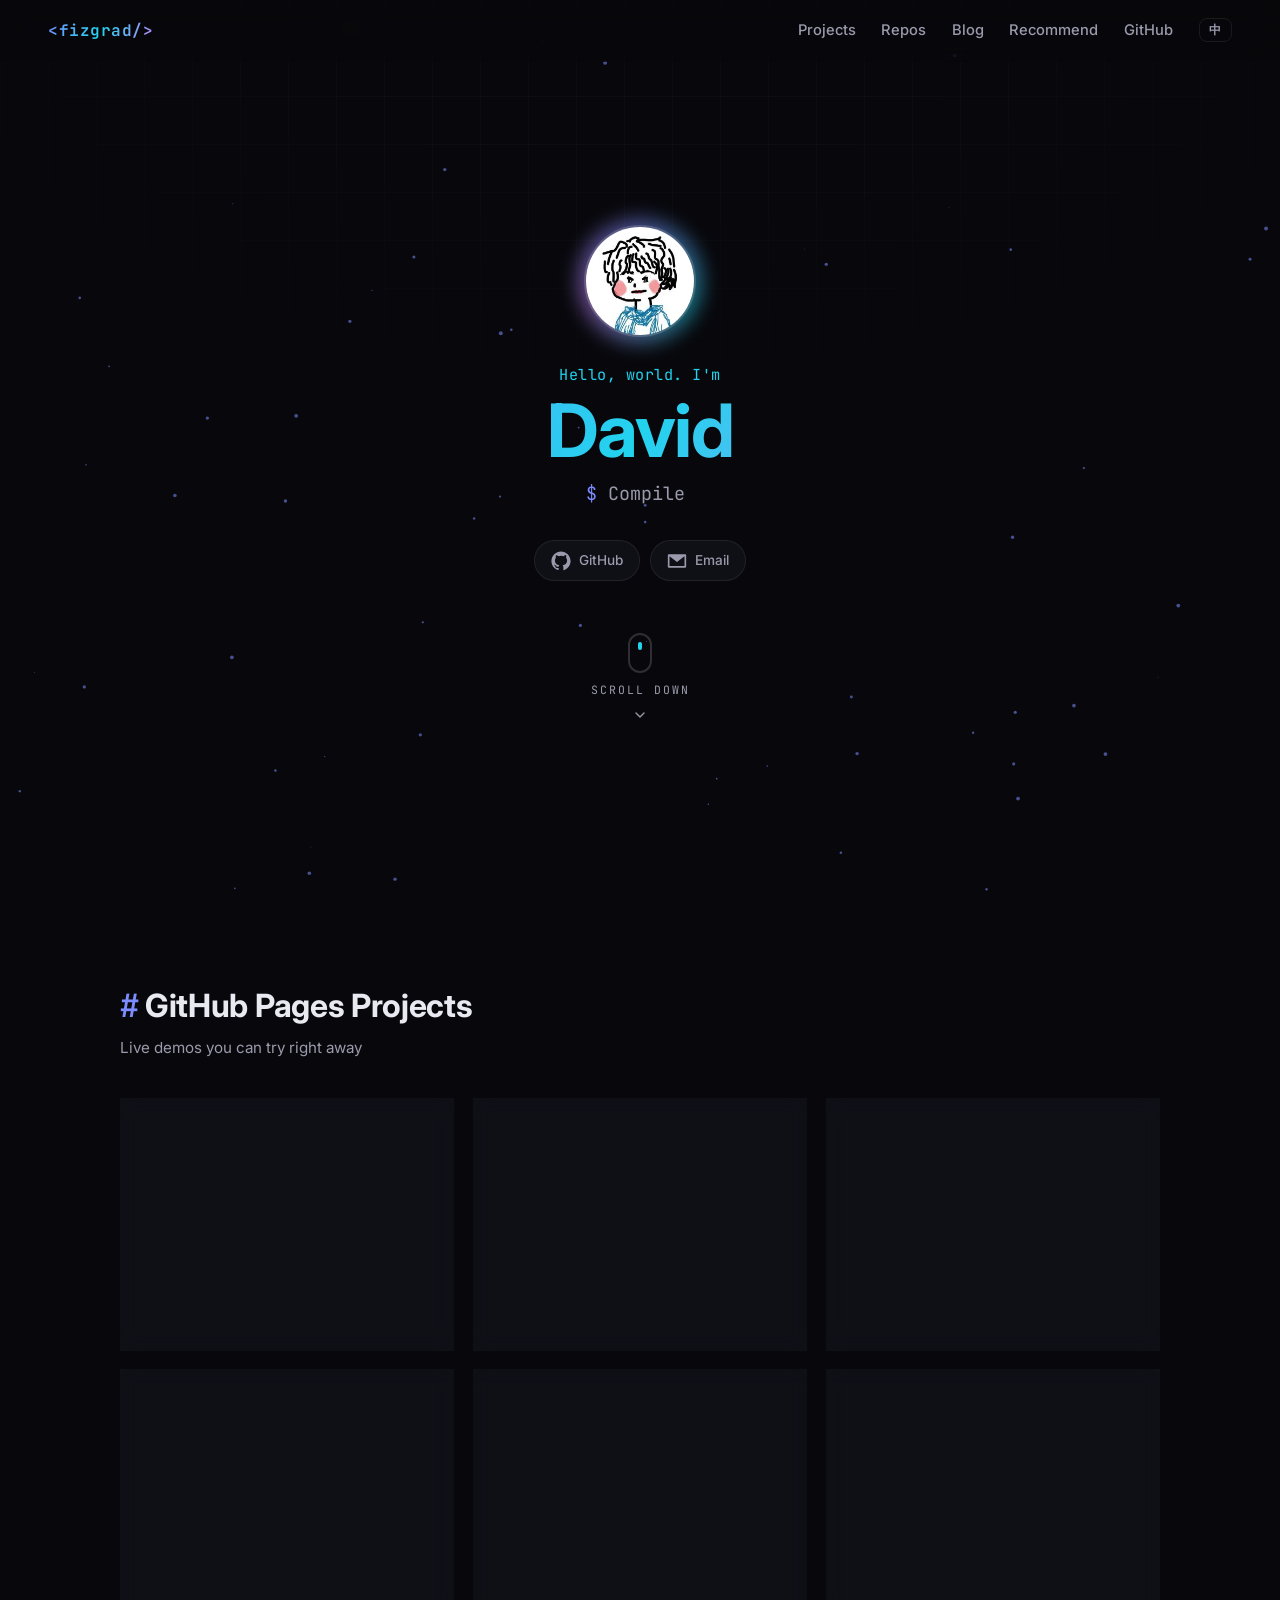
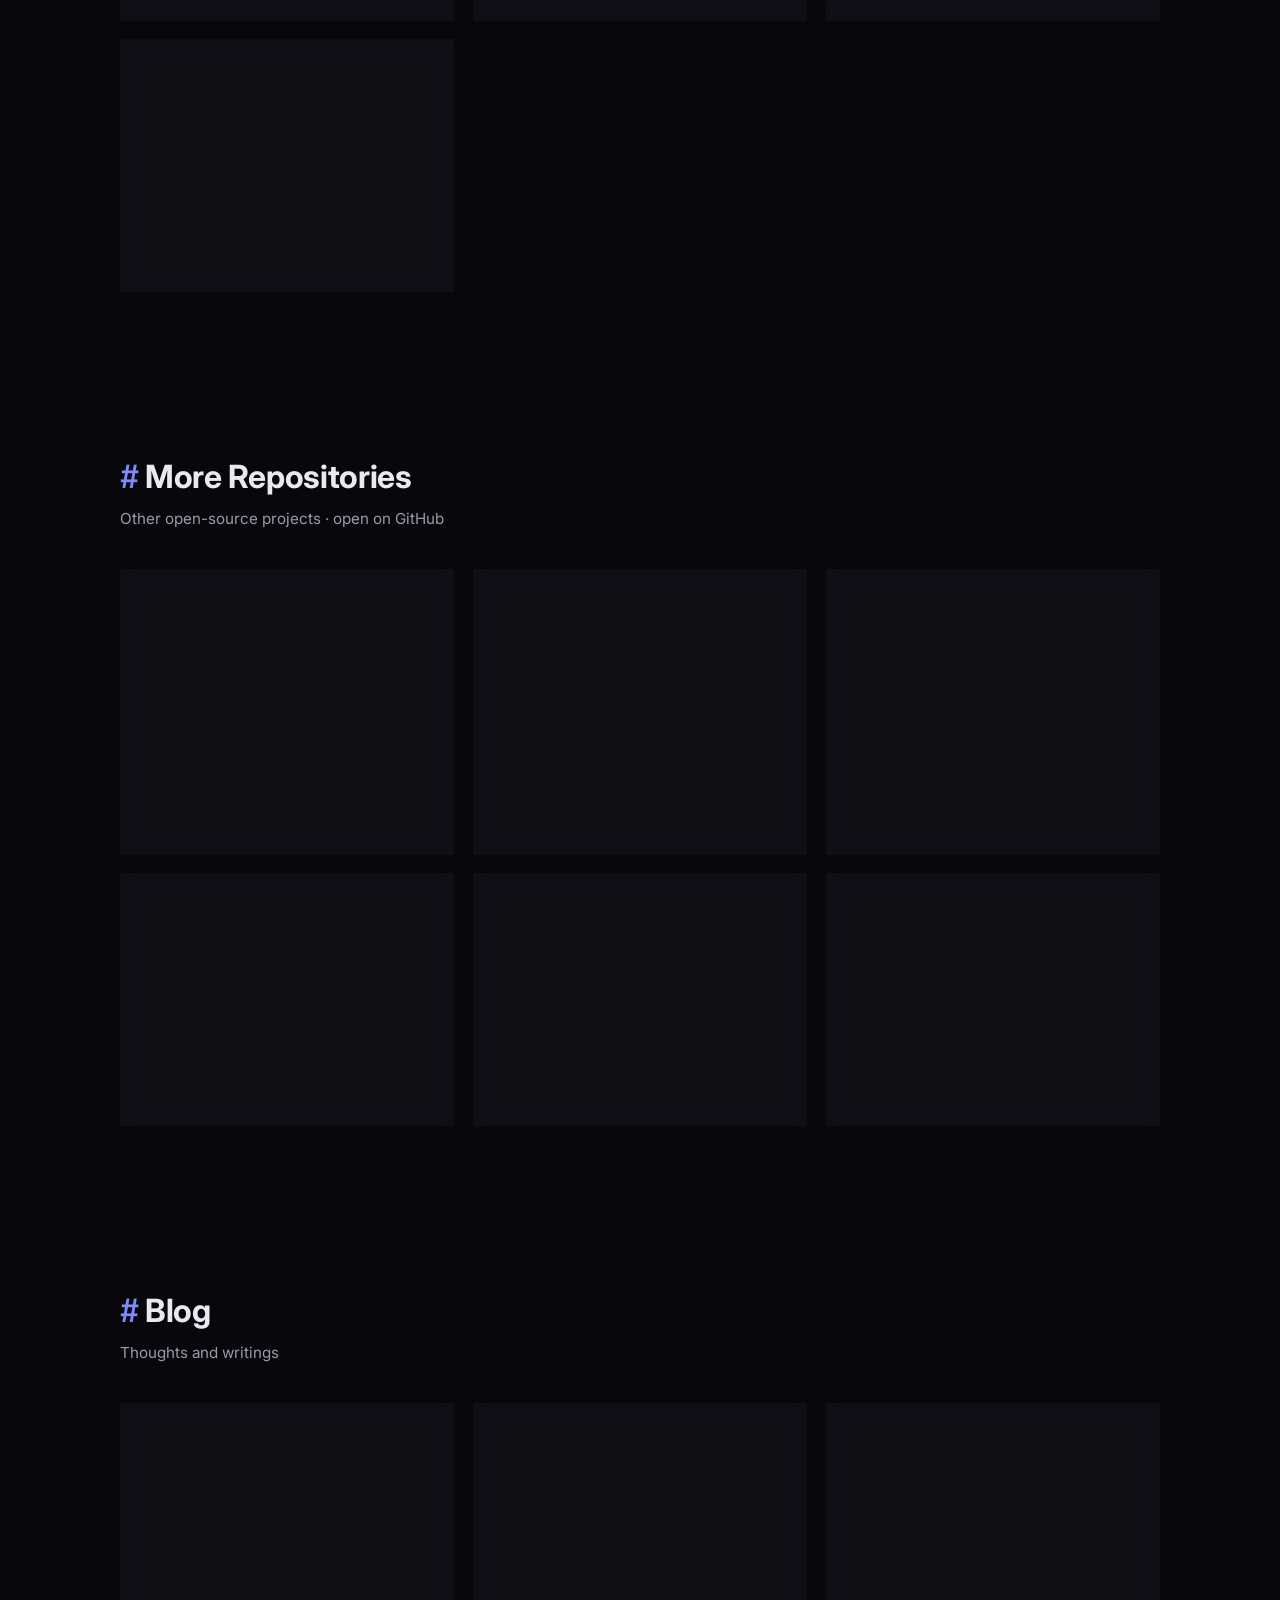
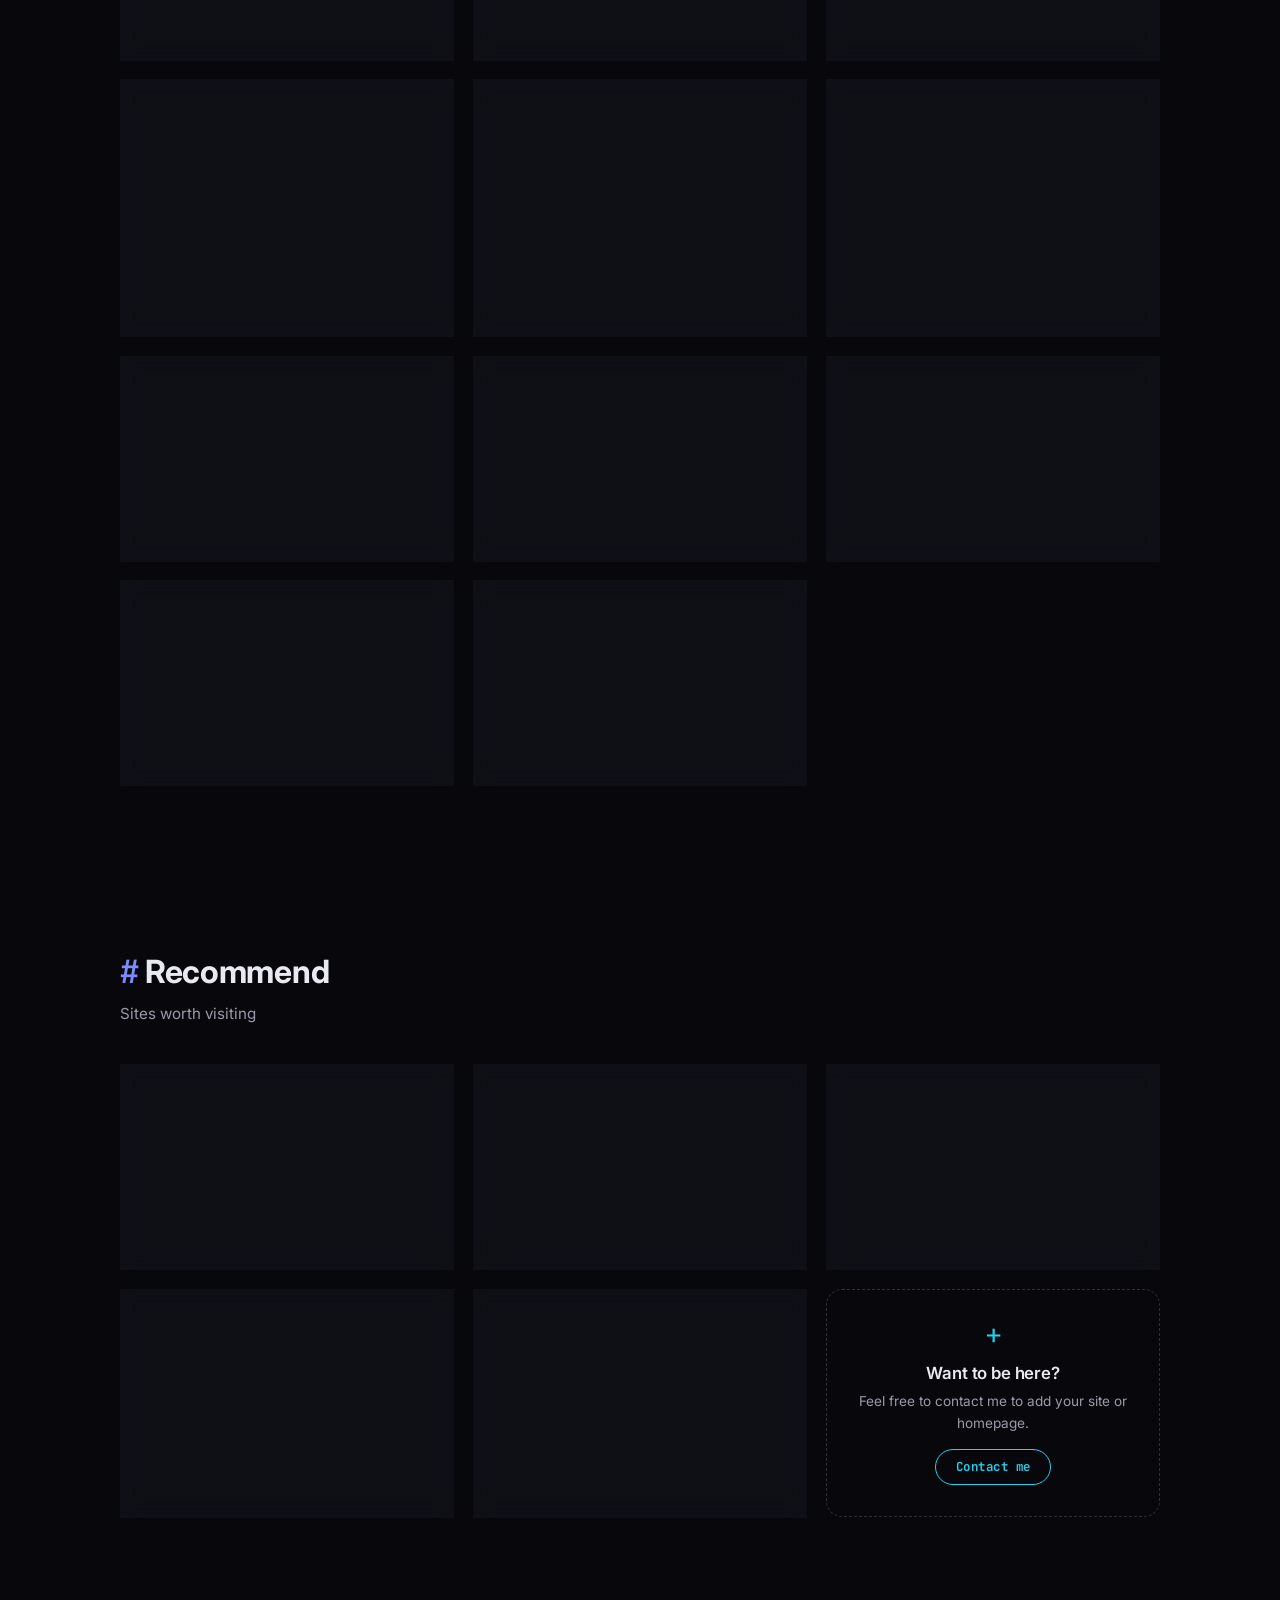
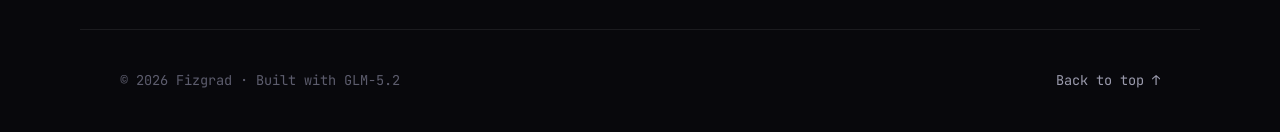
==== index.html @ fcf9db64 "Tighten hamburger drawer width (180px), fix overlay blocking content - Shrink drawer from 220px to 1" ====
<!DOCTYPE html>
<html lang="zh-CN">
<head>
  <meta charset="UTF-8" />
  <meta name="viewport" content="width=device-width, initial-scale=1.0" />
  <meta name="description" content="Fizgrad - 个人主页" />
  <title>Fizgrad</title>
  <link rel="icon" href="assets/img/avatar.png" />
  <link rel="preconnect" href="https://fonts.googleapis.com" />
  <link rel="preconnect" href="https://fonts.gstatic.com" crossorigin />
  <link href="https://fonts.googleapis.com/css2?family=Inter:wght@300;400;500;600;700&family=JetBrains+Mono:wght@400;500;600&display=swap" rel="stylesheet" />
  <link rel="stylesheet" href="assets/css/style.css" />
</head>
<body>
  <canvas id="bg-canvas" aria-hidden="true"></canvas>
  <div class="grid-overlay" aria-hidden="true"></div>
  <div class="nav-overlay" id="nav-overlay"></div>

  <a class="skip-link" href="#main" data-i18n="skip">跳到主内容</a>

  <header class="nav">
    <a href="#top" class="nav-logo">&lt;fizgrad/&gt;</a>
    <button class="nav-hamburger" id="nav-hamburger" type="button" aria-label="Toggle menu">
      <span></span><span></span><span></span>
    </button>
    <nav class="nav-links" id="nav-menu">
      <a href="#projects" data-i18n="navProjects">项目</a>
      <a href="#repos" data-i18n="navRepos">仓库</a>
      <a href="#blog" data-i18n="navBlog">博客</a>
      <a href="#recommend" data-i18n="navRec">推荐</a>
      <a href="https://github.com/Fizgrad" target="_blank" rel="noopener" aria-label="GitHub" class="nav-github">
        <span class="nav-github-text">GitHub</span>
        <svg class="nav-github-icon" viewBox="0 0 24 24" width="18" height="18" aria-hidden="true"><path fill="currentColor" d="M12 .5C5.7.5.5 5.7.5 12c0 5.1 3.3 9.4 7.9 10.9.6.1.8-.3.8-.6v-2c-3.2.7-3.9-1.5-3.9-1.5-.5-1.3-1.3-1.7-1.3-1.7-1.1-.7.1-.7.1-.7 1.2.1 1.8 1.2 1.8 1.2 1 1.8 2.7 1.3 3.4 1 .1-.8.4-1.3.7-1.6-2.6-.3-5.3-1.3-5.3-5.8 0-1.3.5-2.3 1.2-3.1-.1-.3-.5-1.5.1-3.1 0 0 1-.3 3.3 1.2a11.5 11.5 0 0 1 6 0C17 4.6 18 4.9 18 4.9c.6 1.6.2 2.8.1 3.1.8.8 1.2 1.8 1.2 3.1 0 4.5-2.7 5.5-5.3 5.8.4.4.8 1.1.8 2.2v3.3c0 .3.2.7.8.6 4.6-1.5 7.9-5.8 7.9-10.9C23.5 5.7 18.3.5 12 .5z"/></svg>
      </a>
      <button id="lang-toggle" class="lang-btn" type="button" data-i18n="langBtn" data-i18n-aria="langBtnAria" aria-label="Switch to English">EN</button>
    </nav>
  </header>

  <main id="main">
    <section class="hero" id="top">
      <div class="hero-inner">
        <div class="avatar-wrap">
          <img src="assets/img/avatar.png" alt="Fizgrad avatar" class="avatar" loading="eager" />
          <span class="avatar-ring"></span>
        </div>
        <p class="hero-greet" data-i18n="greet">Hello, world. 我是</p>
        <h1 class="hero-name" data-text="David">David</h1>
        <p class="hero-tagline"><span class="prompt">$</span> <span id="typed"></span><span class="caret"></span></p>
        <ul class="socials">
          <li>
            <a href="https://github.com/Fizgrad" target="_blank" rel="noopener" aria-label="GitHub">
              <svg viewBox="0 0 24 24" width="20" height="20" aria-hidden="true"><path fill="currentColor" d="M12 .5C5.7.5.5 5.7.5 12c0 5.1 3.3 9.4 7.9 10.9.6.1.8-.3.8-.6v-2c-3.2.7-3.9-1.5-3.9-1.5-.5-1.3-1.3-1.7-1.3-1.7-1.1-.7.1-.7.1-.7 1.2.1 1.8 1.2 1.8 1.2 1 1.8 2.7 1.3 3.4 1 .1-.8.4-1.3.7-1.6-2.6-.3-5.3-1.3-5.3-5.8 0-1.3.5-2.3 1.2-3.1-.1-.3-.5-1.5.1-3.1 0 0 1-.3 3.3 1.2a11.5 11.5 0 0 1 6 0C17 4.6 18 4.9 18 4.9c.6 1.6.2 2.8.1 3.1.8.8 1.2 1.8 1.2 3.1 0 4.5-2.7 5.5-5.3 5.8.4.4.8 1.1.8 2.2v3.3c0 .3.2.7.8.6 4.6-1.5 7.9-5.8 7.9-10.9C23.5 5.7 18.3.5 12 .5z"/></svg>
              <span>GitHub</span>
            </a>
          </li>
          <li>
            <a href="mailto:davidchenms@hotmail.com" aria-label="Email">
              <svg viewBox="0 0 24 24" width="20" height="20" aria-hidden="true"><path fill="currentColor" d="M2 4h20a1 1 0 0 1 1 1v14a1 1 0 0 1-1 1H2a1 1 0 0 1-1-1V5a1 1 0 0 1 1-1zm10 7L3.5 5.5h17L12 11zm0 2.3L3 6.4V18h18V6.4l-9 6.9z"/></svg>
              <span>Email</span>
            </a>
          </li>
         </ul>
        <div class="hero-scroll">
          <a href="#projects" data-i18n-aria="scrollAria" aria-label="向下滚动查看项目">
            <span class="mouse"><span class="wheel"></span></span>
            <span class="scroll-label" data-i18n="scroll">向下探索</span>
            <svg class="scroll-chev" viewBox="0 0 24 24" width="16" height="16" aria-hidden="true"><path fill="none" stroke="currentColor" stroke-width="2" stroke-linecap="round" stroke-linejoin="round" d="m6 9 6 6 6-6"/></svg>
          </a>
        </div>
      </div>
    </section>

    <section class="section" id="projects">
      <div class="section-head">
        <h2 class="section-title"><span class="hash">#</span> <span data-i18n="pagesTitle">GitHub Pages 项目</span></h2>
        <p class="section-sub" data-i18n="pagesSub">可直接访问的在线 Demo</p>
      </div>
      <div class="card-grid" id="pages-grid"></div>
    </section>

    <section class="section" id="repos">
      <div class="section-head">
        <h2 class="section-title"><span class="hash">#</span> <span data-i18n="reposTitle">更多仓库</span></h2>
        <p class="section-sub" data-i18n="reposSub">其他开源项目 · 点击前往 GitHub</p>
      </div>
      <div class="card-grid" id="repos-grid"></div>
    </section>

    <section class="section" id="blog">
      <div class="section-head">
        <h2 class="section-title"><span class="hash">#</span> <span data-i18n="blogTitle">博客</span></h2>
        <p class="section-sub" data-i18n="blogSub">所思所写</p>
      </div>
      <div class="card-grid" id="blog-grid"></div>
    </section>

    <section class="section" id="recommend">
      <div class="section-head">
        <h2 class="section-title"><span class="hash">#</span> <span data-i18n="recTitle">推荐</span></h2>
        <p class="section-sub" data-i18n="recSub">值得一看的站点</p>
      </div>
      <div class="card-grid" id="rec-grid"></div>
    </section>
  </main>

  <footer class="footer">
    <p>&copy; <span id="year"></span> Fizgrad · Built with GLM-5.2</p>
    <a href="#top" class="back-top" data-i18n="backTop">回到顶部 ↑</a>
  </footer>

  <script src="assets/js/main.js"></script>
</body>
</html>
---- assets/css/style.css ----
:root {
  --bg: #08080c;
  --surface: rgba(20, 20, 30, 0.6);
  --border: rgba(255, 255, 255, 0.08);
  --border-strong: rgba(255, 255, 255, 0.16);
  --text: #e9e9f2;
  --text-dim: #9a9aac;
  --text-faint: #5d5d6e;
  --accent: #7c8cff;
  --accent-2: #22d3ee;
  --accent-3: #c084fc;
  --grad: linear-gradient(120deg, var(--accent) 0%, var(--accent-2) 50%, var(--accent-3) 100%);
  --shadow: 0 20px 60px -20px rgba(0, 0, 0, 0.7);
  --radius: 16px;
  --maxw: 1120px;
  --font-sans: "Inter", -apple-system, BlinkMacSystemFont, "Segoe UI", Roboto, "PingFang SC", "Microsoft YaHei", sans-serif;
  --font-mono: "JetBrains Mono", "SF Mono", ui-monospace, Menlo, Consolas, monospace;
}

* { box-sizing: border-box; margin: 0; padding: 0; }

html { scroll-behavior: smooth; }

body {
  font-family: var(--font-sans);
  background: var(--bg);
  color: var(--text);
  line-height: 1.6;
  -webkit-font-smoothing: antialiased;
  overflow-x: hidden;
  position: relative;
}

a { color: inherit; text-decoration: none; }

#bg-canvas {
  position: fixed;
  inset: 0;
  z-index: -2;
  width: 100%;
  height: 100%;
}

.grid-overlay {
  position: fixed;
  inset: 0;
  z-index: -1;
  background-image:
    linear-gradient(rgba(255, 255, 255, 0.025) 1px, transparent 1px),
    linear-gradient(90deg, rgba(255, 255, 255, 0.025) 1px, transparent 1px);
  background-size: 48px 48px;
  mask-image: radial-gradient(ellipse 80% 60% at 50% 0%, #000 30%, transparent 80%);
  -webkit-mask-image: radial-gradient(ellipse 80% 60% at 50% 0%, #000 30%, transparent 80%);
  pointer-events: none;
}

.skip-link {
  position: absolute;
  left: -9999px;
  top: 0;
  background: var(--accent);
  color: #000;
  padding: 0.5rem 1rem;
  z-index: 100;
}
.skip-link:focus { left: 1rem; top: 1rem; }

.nav {
  position: fixed;
  top: 0;
  left: 0;
  right: 0;
  z-index: 50;
  display: flex;
  align-items: center;
  justify-content: space-between;
  padding: 1.1rem clamp(1.2rem, 5vw, 3rem);
  backdrop-filter: blur(12px);
  -webkit-backdrop-filter: blur(12px);
  background: rgba(8, 8, 12, 0.55);
  border-bottom: 1px solid transparent;
  transition: border-color 0.3s, background 0.3s;
}
.nav.scrolled { border-bottom-color: var(--border); background: rgba(8, 8, 12, 0.8); }
.nav-logo {
  font-family: var(--font-mono);
  font-weight: 600;
  font-size: 1rem;
  letter-spacing: 0.5px;
  background: var(--grad);
  -webkit-background-clip: text;
  background-clip: text;
  color: transparent;
}
.nav-links { display: flex; align-items: center; gap: 1.6rem; }
.nav-links a {
  display: inline-flex;
  align-items: center;
  font-size: 0.92rem;
  color: var(--text-dim);
  font-weight: 500;
  transition: color 0.2s;
  position: relative;
  text-decoration: none;
}
.nav-github-icon { vertical-align: middle; }
.nav-github-text { line-height: 1; }
.nav-links a:hover { color: var(--text); }
.nav-links a::after {
  content: "";
  position: absolute;
  left: 0; bottom: -6px;
  width: 0; height: 2px;
  background: var(--grad);
  transition: width 0.25s;
}
.nav-links a:hover::after { width: 100%; }
.lang-btn {
  font-family: var(--font-mono);
  font-size: 0.78rem;
  font-weight: 600;
  letter-spacing: 0.3px;
  padding: 0.3rem 0.6rem;
  border-radius: 8px;
  border: 1px solid var(--border);
  background: transparent;
  color: var(--text-dim);
  cursor: pointer;
  transition: color 0.2s, border-color 0.2s, background 0.2s;
  line-height: 1;
}
.lang-btn:hover { color: var(--text); border-color: var(--accent); background: rgba(124, 140, 255, 0.08); }

main { max-width: var(--maxw); margin: 0 auto; padding: 0 clamp(1.2rem, 5vw, 2.5rem); }

.hero {
  min-height: 100vh;
  display: flex;
  align-items: center;
  justify-content: center;
  text-align: center;
  padding: 6rem 0 3rem;
}
.hero-inner { width: 100%; }

.avatar-wrap {
  position: relative;
  width: 112px;
  height: 112px;
  margin: 0 auto 1.6rem;
}
.avatar {
  width: 100%;
  height: 100%;
  border-radius: 50%;
  border: 2px solid var(--border-strong);
  position: relative;
  z-index: 2;
}
.avatar-ring {
  position: absolute;
  inset: -6px;
  border-radius: 50%;
  background: conic-gradient(from 0deg, var(--accent), var(--accent-2), var(--accent-3), var(--accent));
  filter: blur(10px);
  opacity: 0.55;
  z-index: 1;
  animation: spin 8s linear infinite;
}
@keyframes spin { to { transform: rotate(360deg); } }

.hero-greet {
  font-family: var(--font-mono);
  color: var(--accent-2);
  font-size: 0.95rem;
  letter-spacing: 0.5px;
  margin-bottom: 0.3rem;
  opacity: 0;
  animation: rise 0.7s 0.1s forwards;
}
.hero-name {
  font-size: clamp(2.6rem, 8vw, 4.6rem);
  font-weight: 700;
  letter-spacing: -0.02em;
  line-height: 1.05;
  background: var(--grad);
  -webkit-background-clip: text;
  background-clip: text;
  color: transparent;
  margin-bottom: 0.6rem;
  opacity: 0;
  animation: rise 0.7s 0.2s forwards;
}
.hero-tagline {
  font-family: var(--font-mono);
  font-size: clamp(0.95rem, 2.5vw, 1.15rem);
  color: var(--text-dim);
  min-height: 1.6em;
  opacity: 0;
  animation: rise 0.7s 0.3s forwards;
}
.hero-tagline .prompt { color: var(--accent); }
.caret {
  display: inline-block;
  width: 8px;
  background: var(--accent-2);
  margin-left: 2px;
  animation: blink 1s steps(2) infinite;
}
@keyframes blink { 50% { opacity: 0; } }
@keyframes rise {
  from { opacity: 0; transform: translateY(16px); }
  to { opacity: 1; transform: translateY(0); }
}

.socials {
  list-style: none;
  display: flex;
  flex-wrap: wrap;
  justify-content: center;
  gap: 0.6rem;
  margin-top: 2rem;
  opacity: 0;
  animation: rise 0.7s 0.4s forwards;
}
.socials a {
  display: inline-flex;
  align-items: center;
  gap: 0.5rem;
  padding: 0.55rem 1rem;
  border-radius: 999px;
  border: 1px solid var(--border);
  background: var(--surface);
  color: var(--text-dim);
  font-size: 0.85rem;
  font-weight: 500;
  backdrop-filter: blur(6px);
  transition: transform 0.2s, color 0.2s, border-color 0.2s, box-shadow 0.2s;
}
.socials a:hover {
  color: var(--text);
  border-color: var(--accent);
  transform: translateY(-2px);
  box-shadow: 0 8px 24px -10px var(--accent);
}

.hero-scroll { margin-top: 3.2rem; opacity: 0; animation: rise 0.7s 0.5s forwards; }
.hero-scroll a {
  display: inline-flex;
  flex-direction: column;
  align-items: center;
  gap: 0.5rem;
  color: var(--text-dim);
  transition: color 0.2s, transform 0.2s;
}
.hero-scroll a:hover { color: var(--accent-2); transform: translateY(3px); }
.mouse {
  display: inline-block;
  width: 24px;
  height: 40px;
  border: 2px solid var(--border-strong);
  border-radius: 14px;
  position: relative;
  transition: border-color 0.2s;
}
.hero-scroll a:hover .mouse { border-color: var(--accent-2); }
.wheel {
  position: absolute;
  left: 50%; top: 7px;
  width: 4px; height: 8px;
  background: var(--accent-2);
  border-radius: 2px;
  transform: translateX(-50%);
  animation: wheel 1.6s ease-in-out infinite;
}
@keyframes wheel { 0% { opacity: 1; top: 7px; } 70% { opacity: 0; top: 20px; } 100% { opacity: 0; } }
.scroll-label {
  font-family: var(--font-mono);
  font-size: 0.72rem;
  letter-spacing: 2px;
  text-transform: uppercase;
}
.scroll-chev { animation: bob 1.6s ease-in-out infinite; }
@keyframes bob { 0%, 100% { transform: translateY(0); } 50% { transform: translateY(4px); } }

.section { padding: 5rem 0; }
.section-head { margin-bottom: 2.4rem; }
.section-title {
  font-size: clamp(1.5rem, 4vw, 2rem);
  font-weight: 700;
  letter-spacing: -0.01em;
  display: flex;
  align-items: baseline;
  gap: 0.4rem;
}
.section-title .hash { color: var(--accent); font-family: var(--font-mono); }
.section-sub { color: var(--text-dim); font-size: 0.95rem; margin-top: 0.3rem; }

.card-grid {
  display: grid;
  grid-template-columns: repeat(auto-fill, minmax(300px, 1fr));
  gap: 1.2rem;
}

.card {
  position: relative;
  display: flex;
  flex-direction: column;
  padding: 1.5rem;
  border-radius: var(--radius);
  border: 1px solid var(--border);
  background: var(--surface);
  backdrop-filter: blur(10px);
  -webkit-backdrop-filter: blur(10px);
  overflow: hidden;
  transition: transform 0.25s, border-color 0.25s, box-shadow 0.25s;
  opacity: 0;
  transform: translateY(24px);
}
.card.reveal { opacity: 1; transform: translateY(0); transition: opacity 0.6s, transform 0.6s, border-color 0.25s, box-shadow 0.25s; }
.card::before {
  content: "";
  position: absolute;
  inset: 0;
  border-radius: var(--radius);
  padding: 1px;
  background: var(--grad);
  -webkit-mask: linear-gradient(#000 0 0) content-box, linear-gradient(#000 0 0);
  mask: linear-gradient(#000 0 0) content-box, linear-gradient(#000 0 0);
  -webkit-mask-composite: xor;
  mask-composite: exclude;
  opacity: 0;
  transition: opacity 0.3s;
  pointer-events: none;
}
.card:hover { transform: translateY(-6px); border-color: transparent; box-shadow: var(--shadow); }
.card:hover::before { opacity: 1; }
.card::after {
  content: "";
  position: absolute;
  top: -40%;
  right: -20%;
  width: 220px;
  height: 220px;
  background: radial-gradient(circle, var(--card-glow, var(--accent)) 0%, transparent 70%);
  opacity: 0;
  transition: opacity 0.4s;
  pointer-events: none;
}
.card:hover::after { opacity: 0.18; }

.card-top { display: flex; align-items: center; justify-content: space-between; margin-bottom: 0.9rem; }
.card-icon {
  width: 40px; height: 40px;
  border-radius: 10px;
  display: grid;
  place-items: center;
  background: rgba(124, 140, 255, 0.12);
  color: var(--card-glow, var(--accent));
  font-family: var(--font-mono);
  font-weight: 600;
  font-size: 1.1rem;
}
.card-arrow {
  color: var(--text-faint);
  transition: color 0.2s, transform 0.2s;
}
.card:hover .card-arrow { color: var(--accent-2); transform: translate(3px, -3px); }
.card-title {
  font-size: 1.12rem;
  font-weight: 600;
  letter-spacing: -0.01em;
  margin-bottom: 0.4rem;
  word-break: break-word;
}
.card-head {
  display: flex;
  align-items: center;
  gap: 0.6rem;
  margin-bottom: 0.4rem;
}
.card-head .card-title { margin-bottom: 0; }
.badge {
  font-family: var(--font-mono);
  font-size: 0.68rem;
  font-weight: 600;
  letter-spacing: 0.3px;
  padding: 0.18rem 0.5rem;
  border-radius: 6px;
  white-space: nowrap;
  flex-shrink: 0;
}
.badge.contrib {
  color: #08080c;
  background: linear-gradient(120deg, var(--accent-2), #34d399);
  box-shadow: 0 0 12px -2px var(--accent-2);
}
.badge.recommend {
  color: #08080c;
  background: linear-gradient(120deg, #f472b6, #f59e0b);
  box-shadow: 0 0 12px -2px #f472b6;
}
.card-desc {
  color: var(--text-dim);
  font-size: 0.9rem;
  flex: 1;
  margin-bottom: 1rem;
}
.card-tags { display: flex; flex-wrap: wrap; gap: 0.4rem; margin-top: auto; }
.tag {
  font-family: var(--font-mono);
  font-size: 0.72rem;
  padding: 0.2rem 0.55rem;
  border-radius: 6px;
  background: rgba(255, 255, 255, 0.05);
  color: var(--text-dim);
  border: 1px solid var(--border);
}
.card-link { position: absolute; inset: 0; z-index: 1; }

.cta-card {
  align-items: center;
  justify-content: center;
  text-align: center;
  gap: 0.3rem;
  border: 1.5px dashed var(--border-strong);
  background: transparent;
  backdrop-filter: none;
  -webkit-backdrop-filter: none;
  color: var(--text-dim);
  transition: border-color 0.25s, background 0.25s, transform 0.25s;
}
.cta-card::before,
.cta-card::after { display: none; }
.cta-card:hover {
  transform: translateY(-6px);
  border-color: var(--accent-2);
  background: rgba(34, 211, 238, 0.05);
  box-shadow: none;
}
.cta-plus {
  font-family: var(--font-mono);
  font-size: 1.8rem;
  font-weight: 300;
  line-height: 1;
  color: var(--accent-2);
  margin-bottom: 0.3rem;
  transition: transform 0.3s;
}
.cta-card:hover .cta-plus { transform: rotate(90deg); }
.cta-title {
  font-size: 1.05rem;
  font-weight: 600;
  color: var(--text);
  letter-spacing: -0.01em;
}
.cta-text {
  font-size: 0.85rem;
}
.cta-btn {
  margin-top: 0.6rem;
  font-family: var(--font-mono);
  font-size: 0.78rem;
  font-weight: 600;
  letter-spacing: 0.5px;
  padding: 0.45rem 1.2rem;
  border-radius: 999px;
  color: var(--accent-2);
  border: 1px solid var(--accent-2);
  transition: color 0.2s, background 0.2s;
}
.cta-card:hover .cta-btn {
  color: #08080c;
  background: var(--accent-2);
}

.blog-card { cursor: pointer; }
.blog-tag {
  color: var(--accent-2);
  border-color: var(--accent-2);
}

.post-wrap {
  max-width: 800px;
  margin: 0 auto;
  padding-bottom: 4rem;
}
.post-page { padding-top: 5rem; }
.post-wrap.markdown-body {
  background: transparent;
  font-family: "JetBrains Mono", var(--font-mono);
}
.post-wrap .mermaid {
  display: inline-block;
}
.mermaid-wrapper {
  position: relative;
  margin: 1rem 0;
  border: 1px solid var(--border);
  border-radius: 10px;
  background: rgba(0, 0, 0, 0.2);
}
.mermaid-scroll {
  overflow: auto;
  max-height: 600px;
  padding: 1rem;
  text-align: center;
}
.mermaid-controls {
  position: absolute;
  bottom: 0.5rem;
  right: 0.5rem;
  display: flex;
  gap: 0.3rem;
  z-index: 2;
}
.mermaid-zoom-btn {
  width: 28px;
  height: 28px;
  display: grid;
  place-items: center;
  font-size: 1rem;
  font-weight: 600;
  line-height: 1;
  color: var(--text-dim);
  background: rgba(255, 255, 255, 0.08);
  border: 1px solid var(--border);
  border-radius: 6px;
  cursor: pointer;
  transition: color 0.2s, border-color 0.2s;
}
.mermaid-zoom-btn:hover {
  color: var(--accent-2);
  border-color: var(--accent-2);
}

.markdown-body pre {
  position: relative;
}
.copy-btn {
  position: absolute;
  top: 0.5rem;
  right: 0.5rem;
  padding: 0.3rem 0.6rem;
  font-family: var(--font-mono);
  font-size: 0.72rem;
  color: var(--text-faint);
  background: rgba(255, 255, 255, 0.06);
  border: 1px solid var(--border);
  border-radius: 6px;
  cursor: pointer;
  opacity: 0;
  transition: opacity 0.2s;
  z-index: 1;
}
.markdown-body pre:hover .copy-btn,
.code-block-wrapper:hover .copy-btn { opacity: 1; }
.copy-btn:hover { color: var(--accent-2); border-color: var(--accent-2); }

.markdown-body h1, .markdown-body h2, .markdown-body h3,
.markdown-body h4, .markdown-body h5, .markdown-body h6 {
  position: relative;
}
.heading-anchor {
  position: absolute;
  left: -1.2em;
  color: var(--text-faint);
  text-decoration: none;
  opacity: 0;
  transition: opacity 0.2s 1s;
}
.markdown-body h1:hover .heading-anchor,
.markdown-body h2:hover .heading-anchor,
.markdown-body h3:hover .heading-anchor,
.markdown-body h4:hover .heading-anchor,
.markdown-body h5:hover .heading-anchor,
.markdown-body h6:hover .heading-anchor {
  opacity: 1;
  transition: opacity 0.2s;
}

.section-toggle {
  display: inline-block;
  background: none;
  border: none;
  cursor: pointer;
  color: var(--text-faint);
  font-size: 0.75em;
  margin-right: 0.3em;
  padding: 0;
  transition: color 0.2s, transform 0.2s;
}
.section-toggle:hover { color: var(--accent-2); }

.code-block-wrapper {
  position: relative;
  overflow: hidden;
  max-height: 400px;
}
.markdown-body .code-block-wrapper pre {
  overflow-y: auto;
  max-height: 400px;
}
.code-block-wrapper[data-expanded="false"]::after {
  content: "";
  position: absolute;
  bottom: 0;
  left: 0;
  right: 0;
  height: 64px;
  background: linear-gradient(transparent, #0d1117);
  pointer-events: none;
  z-index: 1;
}
.code-block-wrapper[data-expanded="true"] { max-height: none; }
.markdown-body .code-block-wrapper[data-expanded="true"] pre {
  max-height: none;
  overflow-y: visible;
}
.code-block-wrapper[data-expanded="true"] .code-expand-btn {
  position: static;
  display: block;
  margin: 0.5rem auto;
  width: fit-content;
}
.code-expand-btn {
  position: absolute;
  bottom: 0.4rem;
  left: 50%;
  transform: translateX(-50%);
  z-index: 2;
  padding: 0.3rem 1rem;
  font-family: var(--font-mono);
  font-size: 0.72rem;
  color: var(--text-dim);
  background: rgba(255, 255, 255, 0.08);
  border: 1px solid var(--border);
  border-radius: 6px;
  cursor: pointer;
  transition: color 0.2s, border-color 0.2s;
}
.code-expand-btn:hover { color: var(--accent-2); border-color: var(--accent-2); }
.post-loading {
  color: var(--text-dim);
  text-align: center;
  padding: 4rem 0;
}

.footer {
  max-width: var(--maxw);
  margin: 2rem auto 0;
  padding: 2.5rem clamp(1.2rem, 5vw, 2.5rem);
  border-top: 1px solid var(--border);
  display: flex;
  align-items: center;
  justify-content: space-between;
  flex-wrap: wrap;
  gap: 1rem;
  color: var(--text-faint);
  font-size: 0.85rem;
  font-family: var(--font-mono);
}
.back-top { color: var(--text-dim); transition: color 0.2s; }
.back-top:hover { color: var(--accent-2); }

@media (prefers-reduced-motion: reduce) {
  *, *::before, *::after { animation: none !important; transition: none !important; }
  .card { opacity: 1; transform: none; }
}

/* ===================== TOC Sidebar ===================== */
.post-layout {
  max-width: var(--maxw);
  margin: 0 auto;
}
.post-main {
  max-width: 800px;
  margin: 0 auto;
  padding-bottom: 4rem;
}

.toc-sidebar {
  display: none;
}

@media (min-width: 1200px) {
  .post-layout {
    display: flex;
    gap: 2rem;
    align-items: flex-start;
    padding-left: clamp(1.2rem, 5vw, 2.5rem);
    padding-right: clamp(1.2rem, 5vw, 2.5rem);
  }
  .post-main {
    flex: 1;
    min-width: 0;
    margin: 0;
    max-width: none;
  }
  .toc-sidebar {
    display: block;
    position: sticky;
    top: 5rem;
    width: 240px;
    flex-shrink: 0;
    max-height: calc(100vh - 6rem);
    overflow-y: auto;
  }
  .toc-sidebar::-webkit-scrollbar { width: 4px; }
  .toc-sidebar::-webkit-scrollbar-thumb { background: var(--border-strong); border-radius: 2px; }
  .toc-sidebar::-webkit-scrollbar-track { background: transparent; }
}

.toc-title {
  font-family: var(--font-mono);
  font-size: 0.78rem;
  font-weight: 600;
  letter-spacing: 1px;
  text-transform: uppercase;
  color: var(--text-faint);
  margin-bottom: 0.8rem;
  padding-left: 0.8rem;
}

.toc-nav { list-style: none; }
.toc-nav li { margin: 0; }
.toc-nav a {
  display: block;
  padding: 0.35rem 0.8rem;
  font-size: 0.83rem;
  line-height: 1.4;
  color: var(--text-dim);
  border-left: 2px solid var(--border);
  transition: color 0.2s, border-color 0.2s, background 0.2s;
  white-space: nowrap;
  overflow: hidden;
  text-overflow: ellipsis;
}
.toc-nav a:hover {
  color: var(--text);
  background: rgba(255, 255, 255, 0.03);
}
.toc-nav a.active {
  color: var(--accent-2);
  border-left-color: var(--accent-2);
  background: rgba(34, 211, 238, 0.06);
  font-weight: 500;
}
.toc-nav .toc-h2 { padding-left: 1.4rem; font-size: 0.8rem; }
.toc-nav .toc-h3 { padding-left: 2rem; font-size: 0.78rem; }
.toc-nav .toc-h4 { padding-left: 2.6rem; font-size: 0.76rem; }
.toc-nav .toc-h5 { padding-left: 3rem; font-size: 0.74rem; }
.toc-nav .toc-h6 { padding-left: 3.4rem; font-size: 0.72rem; }

.toc-progress {
  height: 2px;
  background: var(--border);
  border-radius: 1px;
  margin: 0.5rem 0.8rem 0.8rem;
  overflow: hidden;
}
.toc-progress-bar {
  height: 100%;
  width: 0%;
  background: var(--grad);
  border-radius: 1px;
  transition: width 0.15s ease-out;
}

@media (max-width: 640px) {
  .nav-links { gap: 0.7rem; }
  .nav-links a { font-size: 0.82rem; }
  .nav-github-text { display: none; }
  .nav-github-icon { display: inline-block; vertical-align: middle; }
  .nav-github { padding: 0.25rem; }
  .nav-back-full { display: none; }
  .nav-back-short { display: inline; }
  .card-grid { grid-template-columns: 1fr; }
  .socials a span { display: none; }
  .socials a { padding: 0.6rem; }
}

@media (max-width: 480px) {
  .nav-links {
    position: fixed;
    top: 0;
    right: 0;
    width: 180px;
    height: 100vh;
    padding: 4.5rem 1.2rem 2rem;
    flex-direction: column;
    gap: 0.3rem;
    background: rgba(12, 12, 20, 0.97);
    backdrop-filter: blur(16px);
    -webkit-backdrop-filter: blur(16px);
    border-left: 1px solid var(--border);
    transform: translateX(100%);
    transition: transform 0.3s ease;
    z-index: 49;
  }
  .nav-links.open { transform: translateX(0); }
  .nav-links a {
    display: block;
    padding: 0.6rem 0;
    font-size: 0.95rem;
    border-bottom: 1px solid var(--border);
  }
  .nav-links a.nav-github {
    display: flex;
    align-items: center;
    gap: 0.5rem;
  }
  .nav-links a::after { display: none; }
  .nav-links .lang-btn { margin-top: 0.5rem; align-self: flex-start; }
  .nav-links .nav-github-text { display: inline; }

  .nav-hamburger {
    display: flex;
    flex-direction: column;
    justify-content: center;
    gap: 4px;
    width: 28px;
    height: 28px;
    background: none;
    border: none;
    cursor: pointer;
    z-index: 51;
    padding: 0;
  }
  .nav-hamburger span {
    display: block;
    width: 100%;
    height: 2px;
    background: var(--text-dim);
    border-radius: 1px;
    transition: transform 0.25s, opacity 0.2s;
  }
  .nav-hamburger.open span:nth-child(1) { transform: translateY(6px) rotate(45deg); }
  .nav-hamburger.open span:nth-child(2) { opacity: 0; }
  .nav-hamburger.open span:nth-child(3) { transform: translateY(-6px) rotate(-45deg); }

  .nav-overlay {
    display: none;
    position: fixed;
    inset: 0;
    background: rgba(0, 0, 0, 0.4);
    z-index: 48;
    opacity: 0;
    transition: opacity 0.3s ease;
  }
  .nav-overlay.open { display: block; opacity: 1; }
}

@media (min-width: 481px) {
  .nav-hamburger { display: none; }
}

@media (min-width: 641px) {
  .nav-github-icon { display: none; }
  .nav-back-short { display: none; }
}
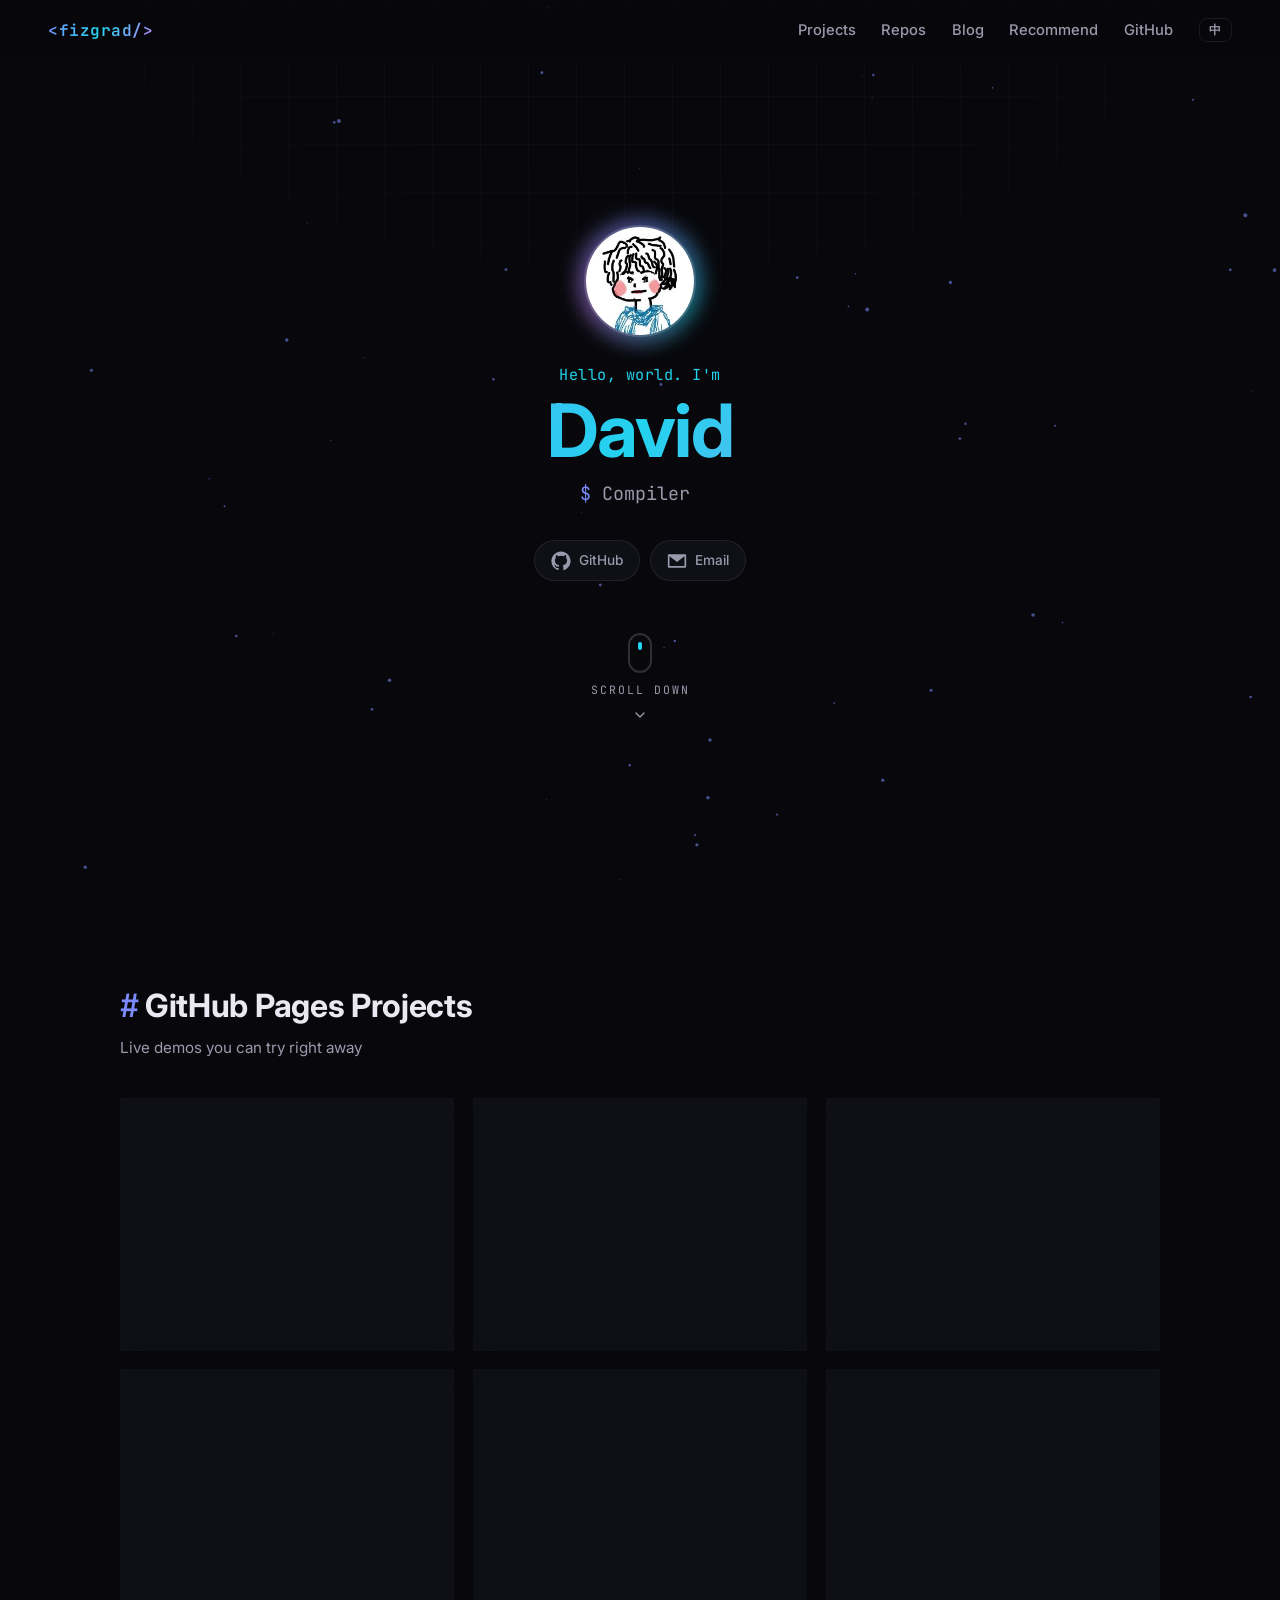
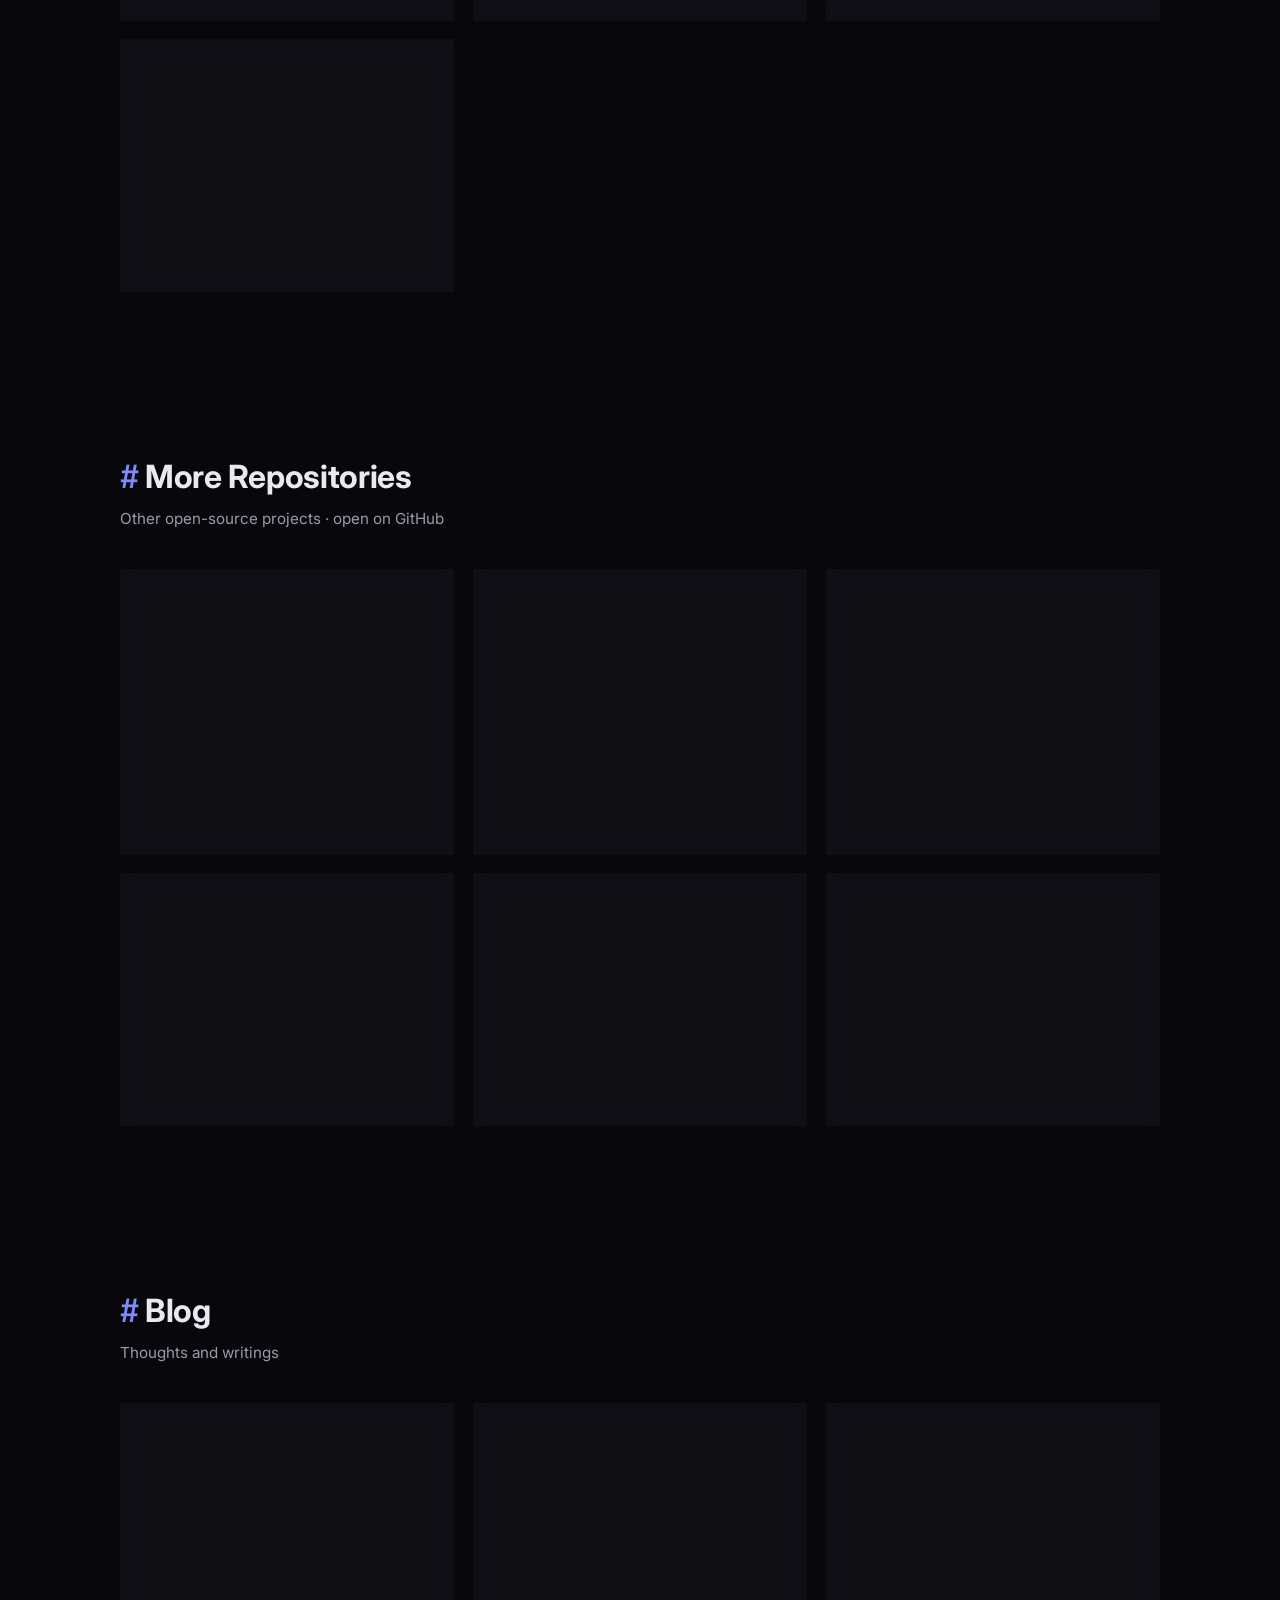
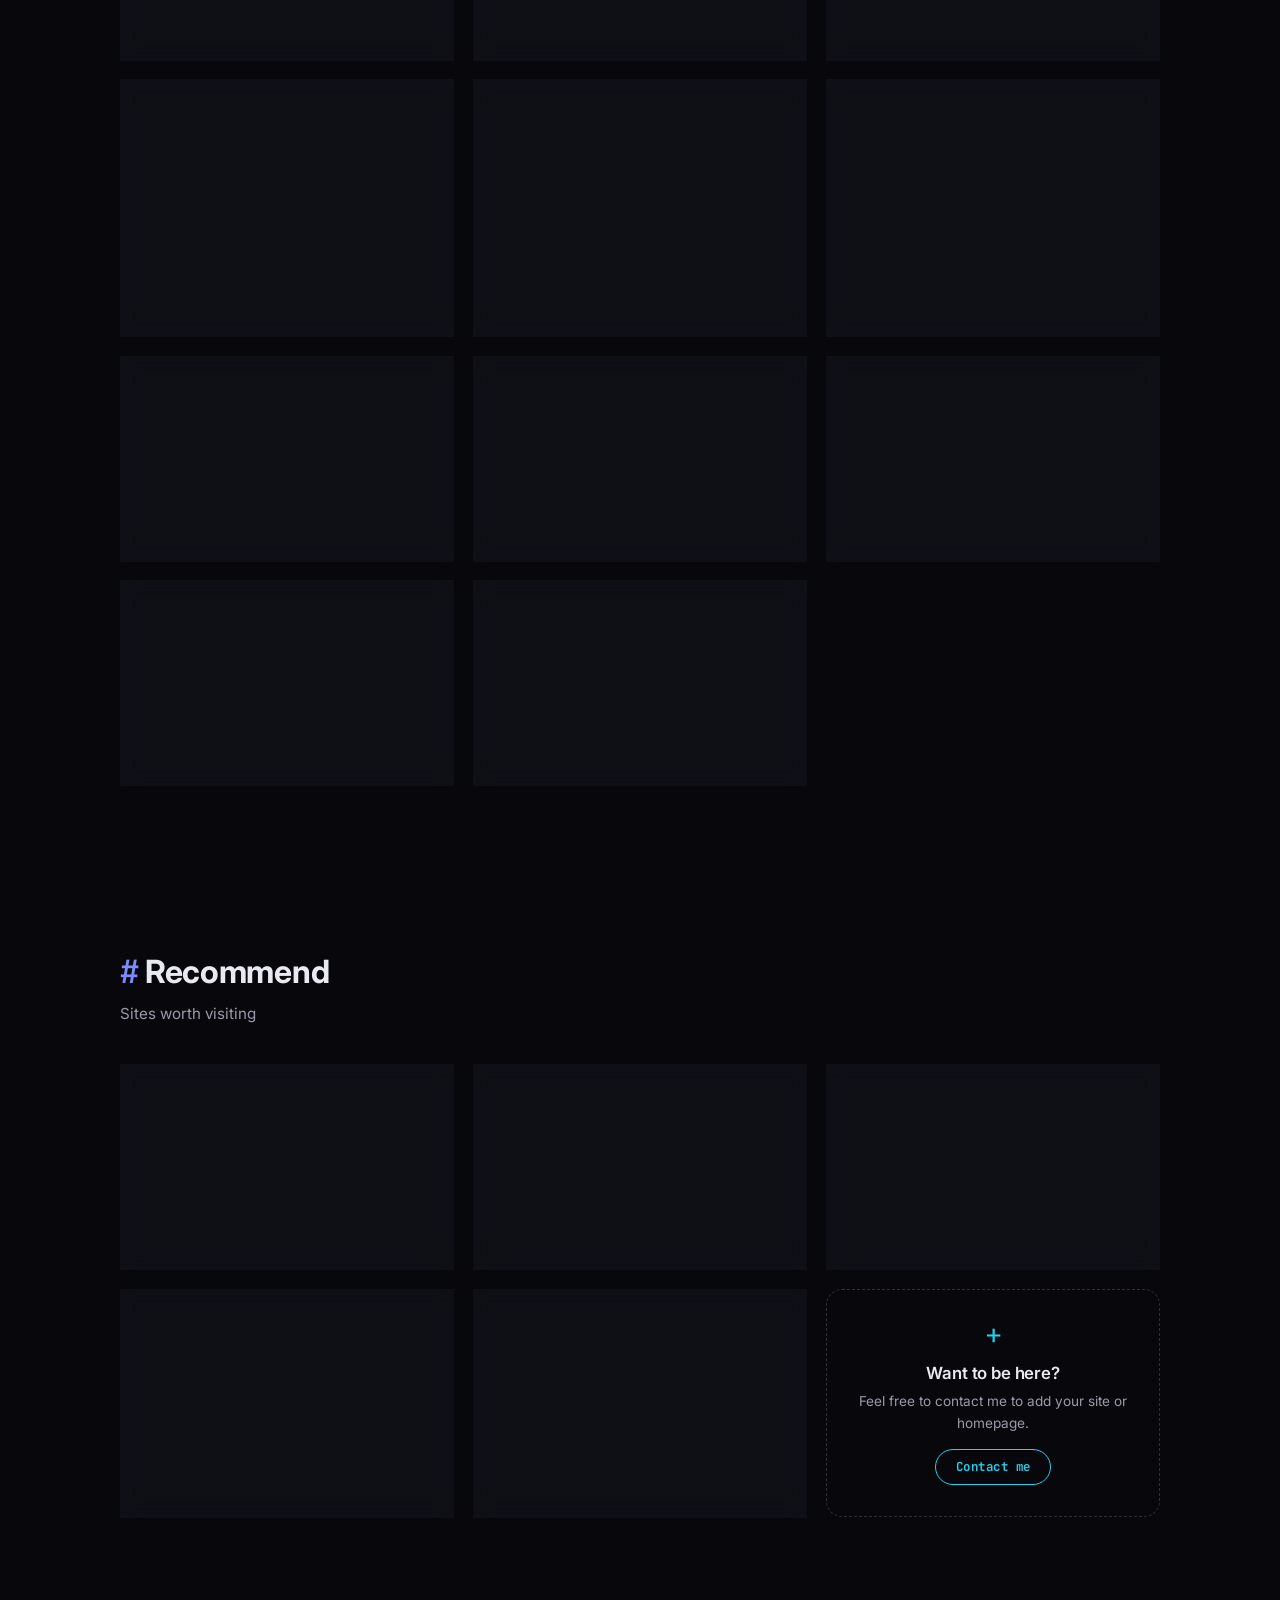
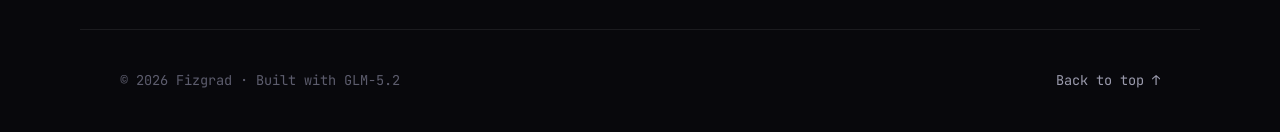
==== commit b2e98ce4: "Scope mobile drawer styles to .nav-drawer only (homepage) Blog page nav-links no longer affected by " ====
--- a/index.html
+++ b/index.html
@@ -18,7 +18,7 @@
 
   <a class="skip-link" href="#main" data-i18n="skip">跳到主内容</a>
 
-  <header class="nav">
+  <header class="nav nav-drawer">
     <a href="#top" class="nav-logo">&lt;fizgrad/&gt;</a>
     <button class="nav-hamburger" id="nav-hamburger" type="button" aria-label="Toggle menu">
       <span></span><span></span><span></span>
--- a/assets/css/style.css
+++ b/assets/css/style.css
@@ -664,8 +664,9 @@
 .back-top:hover { color: var(--accent-2); }
 
 @media (prefers-reduced-motion: reduce) {
-  *, *::before, *::after { animation: none !important; transition: none !important; }
+  *, *::before, *::after { animation-duration: 0.01ms !important; animation-iteration-count: 1 !important; transition-duration: 0.01ms !important; }
   .card { opacity: 1; transform: none; }
+  .hero-greet, .hero-name, .hero-tagline, .socials, .hero-scroll { opacity: 1; transform: none; }
 }
 
 /* ===================== TOC Sidebar ===================== */
@@ -781,44 +782,69 @@
 }
 
 @media (max-width: 480px) {
-  .nav-links {
+  .nav-drawer .nav-links {
     position: fixed;
     top: 0;
     right: 0;
-    width: 180px;
+    width: fit-content;
+    min-width: 170px;
     height: 100vh;
-    padding: 4.5rem 1.2rem 2rem;
+    padding: 4.5rem 1.4rem 2rem;
     flex-direction: column;
-    gap: 0.3rem;
-    background: rgba(12, 12, 20, 0.97);
-    backdrop-filter: blur(16px);
-    -webkit-backdrop-filter: blur(16px);
-    border-left: 1px solid var(--border);
+    gap: 0;
+    background: rgba(8, 8, 12, 0.85);
+    backdrop-filter: blur(20px);
+    -webkit-backdrop-filter: blur(20px);
+    border-left: 1px solid var(--border-strong);
     transform: translateX(100%);
-    transition: transform 0.3s ease;
+    transition: transform 0.3s cubic-bezier(0.4, 0, 0.2, 1);
     z-index: 49;
   }
-  .nav-links.open { transform: translateX(0); }
-  .nav-links a {
+  .nav-drawer .nav-links.open { transform: translateX(0); }
+  .nav-drawer .nav-links a {
     display: block;
-    padding: 0.6rem 0;
-    font-size: 0.95rem;
-    border-bottom: 1px solid var(--border);
-  }
-  .nav-links a.nav-github {
+    padding: 0.8rem 0.6rem;
+    font-size: 0.9rem;
+    color: var(--text-dim);
+    transition: color 0.2s, background 0.2s, padding-left 0.2s;
+    border-radius: 8px;
+    margin-bottom: 0.2rem;
+  }
+  .nav-drawer .nav-links a:hover {
+    color: var(--text);
+    background: rgba(124, 140, 255, 0.06);
+    padding-left: 1rem;
+  }
+  .nav-drawer .nav-links a.nav-github {
     display: flex;
     align-items: center;
     gap: 0.5rem;
   }
-  .nav-links a::after { display: none; }
-  .nav-links .lang-btn { margin-top: 0.5rem; align-self: flex-start; }
-  .nav-links .nav-github-text { display: inline; }
+  .nav-drawer .nav-links a::after { display: none; }
+  .nav-drawer .nav-links .lang-btn {
+    margin-top: 0.6rem;
+    align-self: stretch;
+    text-align: center;
+    padding: 0.6rem;
+    border: 1px solid var(--border);
+    border-radius: 8px;
+    background: transparent;
+    font-size: 0.9rem;
+    color: var(--text-dim);
+    transition: color 0.2s, border-color 0.2s, background 0.2s;
+  }
+  .nav-drawer .nav-links .lang-btn:hover {
+    color: var(--text);
+    border-color: var(--accent);
+    background: rgba(124, 140, 255, 0.08);
+  }
+  .nav-drawer .nav-links .nav-github-text { display: inline; }
 
   .nav-hamburger {
     display: flex;
     flex-direction: column;
     justify-content: center;
-    gap: 4px;
+    gap: 5px;
     width: 28px;
     height: 28px;
     background: none;
@@ -833,17 +859,20 @@
     height: 2px;
     background: var(--text-dim);
     border-radius: 1px;
-    transition: transform 0.25s, opacity 0.2s;
-  }
-  .nav-hamburger.open span:nth-child(1) { transform: translateY(6px) rotate(45deg); }
+    transition: transform 0.25s, opacity 0.2s, background 0.2s;
+  }
+  .nav-hamburger:hover span { background: var(--text); }
+  .nav-hamburger.open span:nth-child(1) { transform: translateY(7px) rotate(45deg); background: var(--accent-2); }
   .nav-hamburger.open span:nth-child(2) { opacity: 0; }
-  .nav-hamburger.open span:nth-child(3) { transform: translateY(-6px) rotate(-45deg); }
+  .nav-hamburger.open span:nth-child(3) { transform: translateY(-7px) rotate(-45deg); background: var(--accent-2); }
 
   .nav-overlay {
     display: none;
     position: fixed;
     inset: 0;
-    background: rgba(0, 0, 0, 0.4);
+    background: rgba(0, 0, 0, 0.5);
+    backdrop-filter: blur(2px);
+    -webkit-backdrop-filter: blur(2px);
     z-index: 48;
     opacity: 0;
     transition: opacity 0.3s ease;
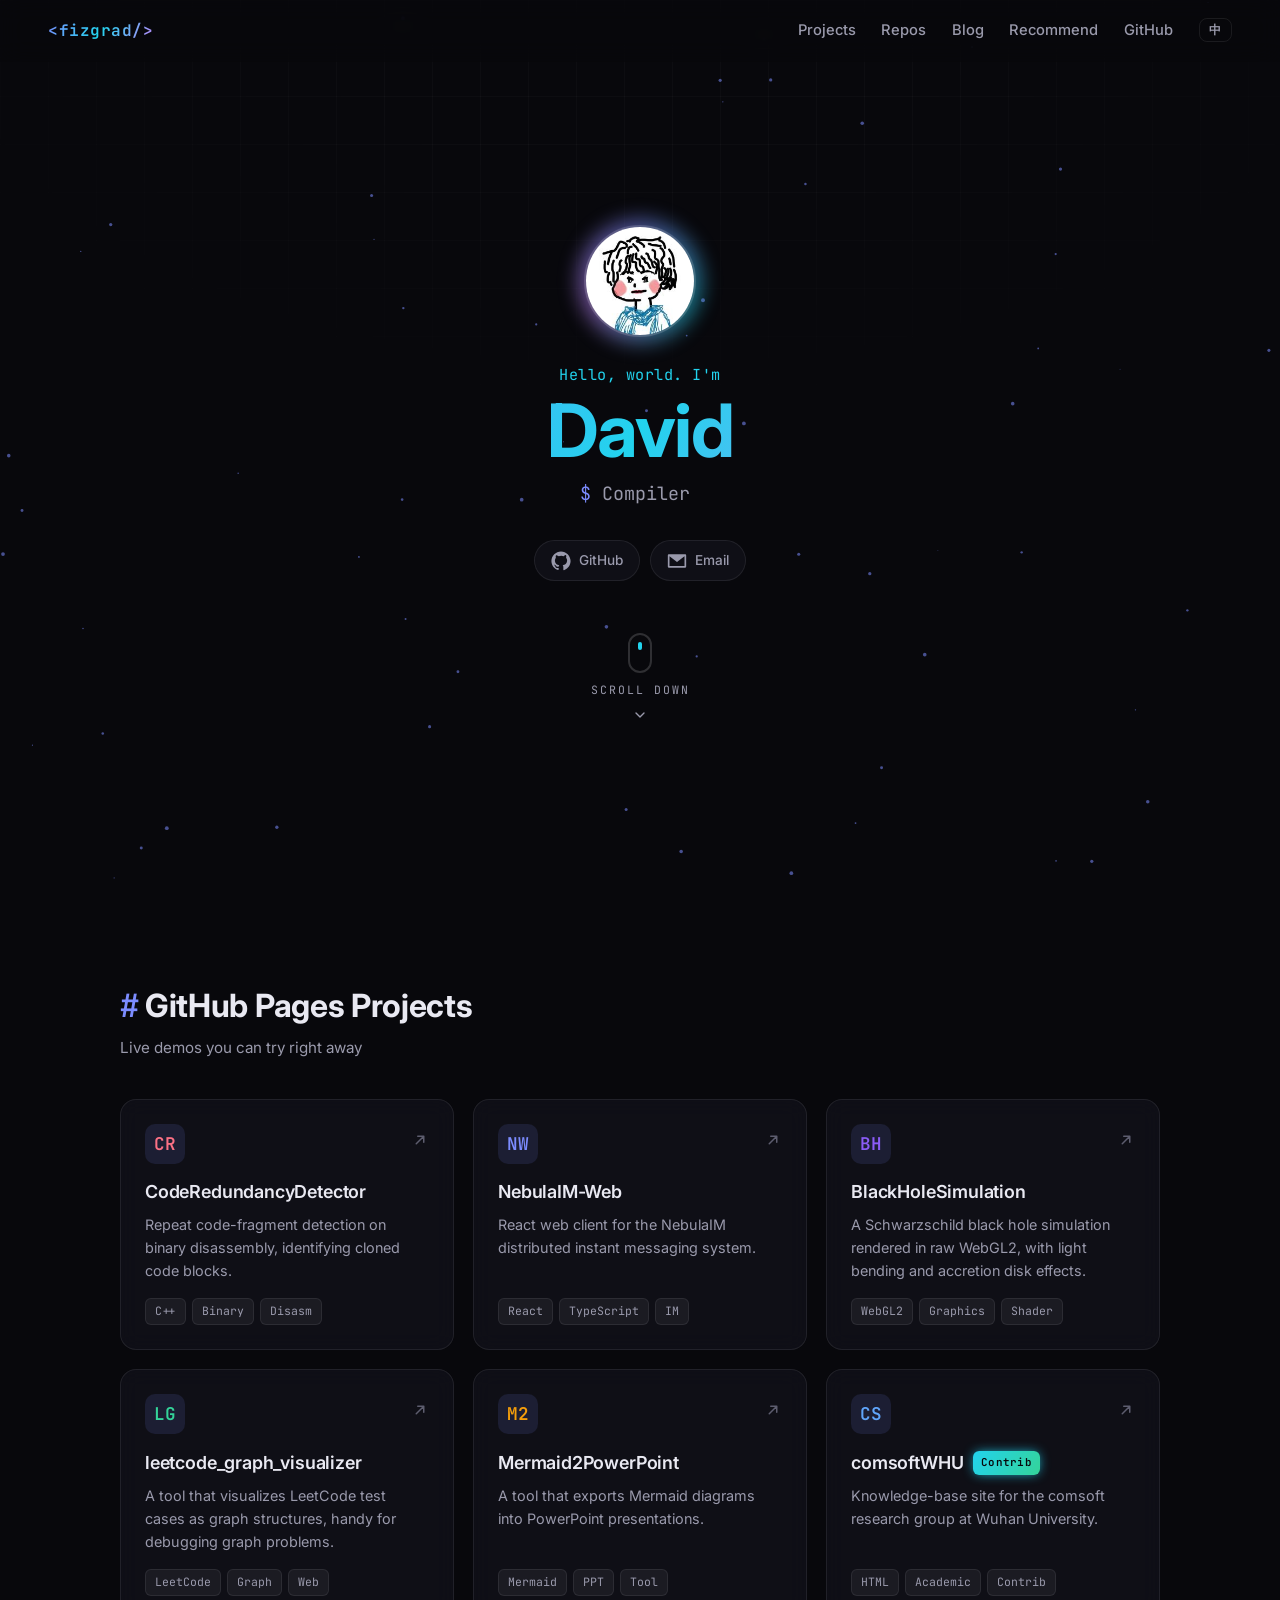
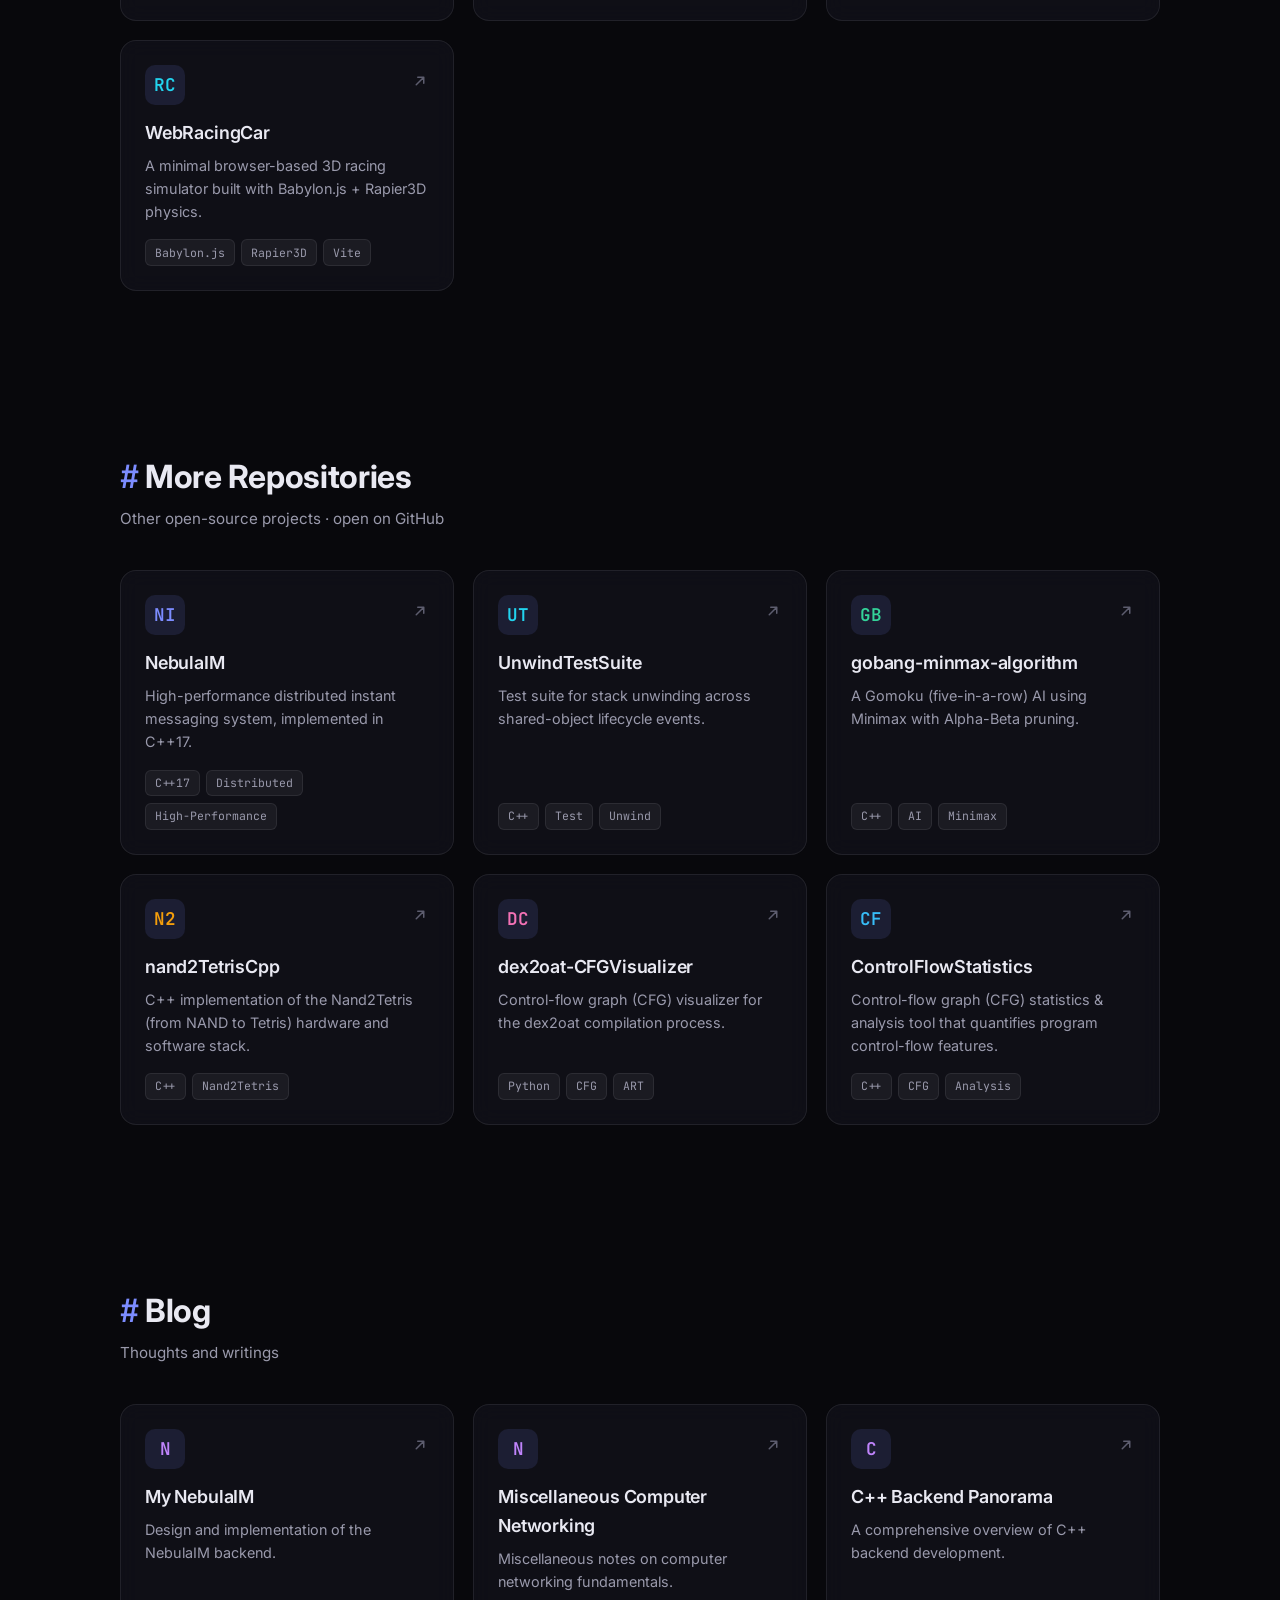
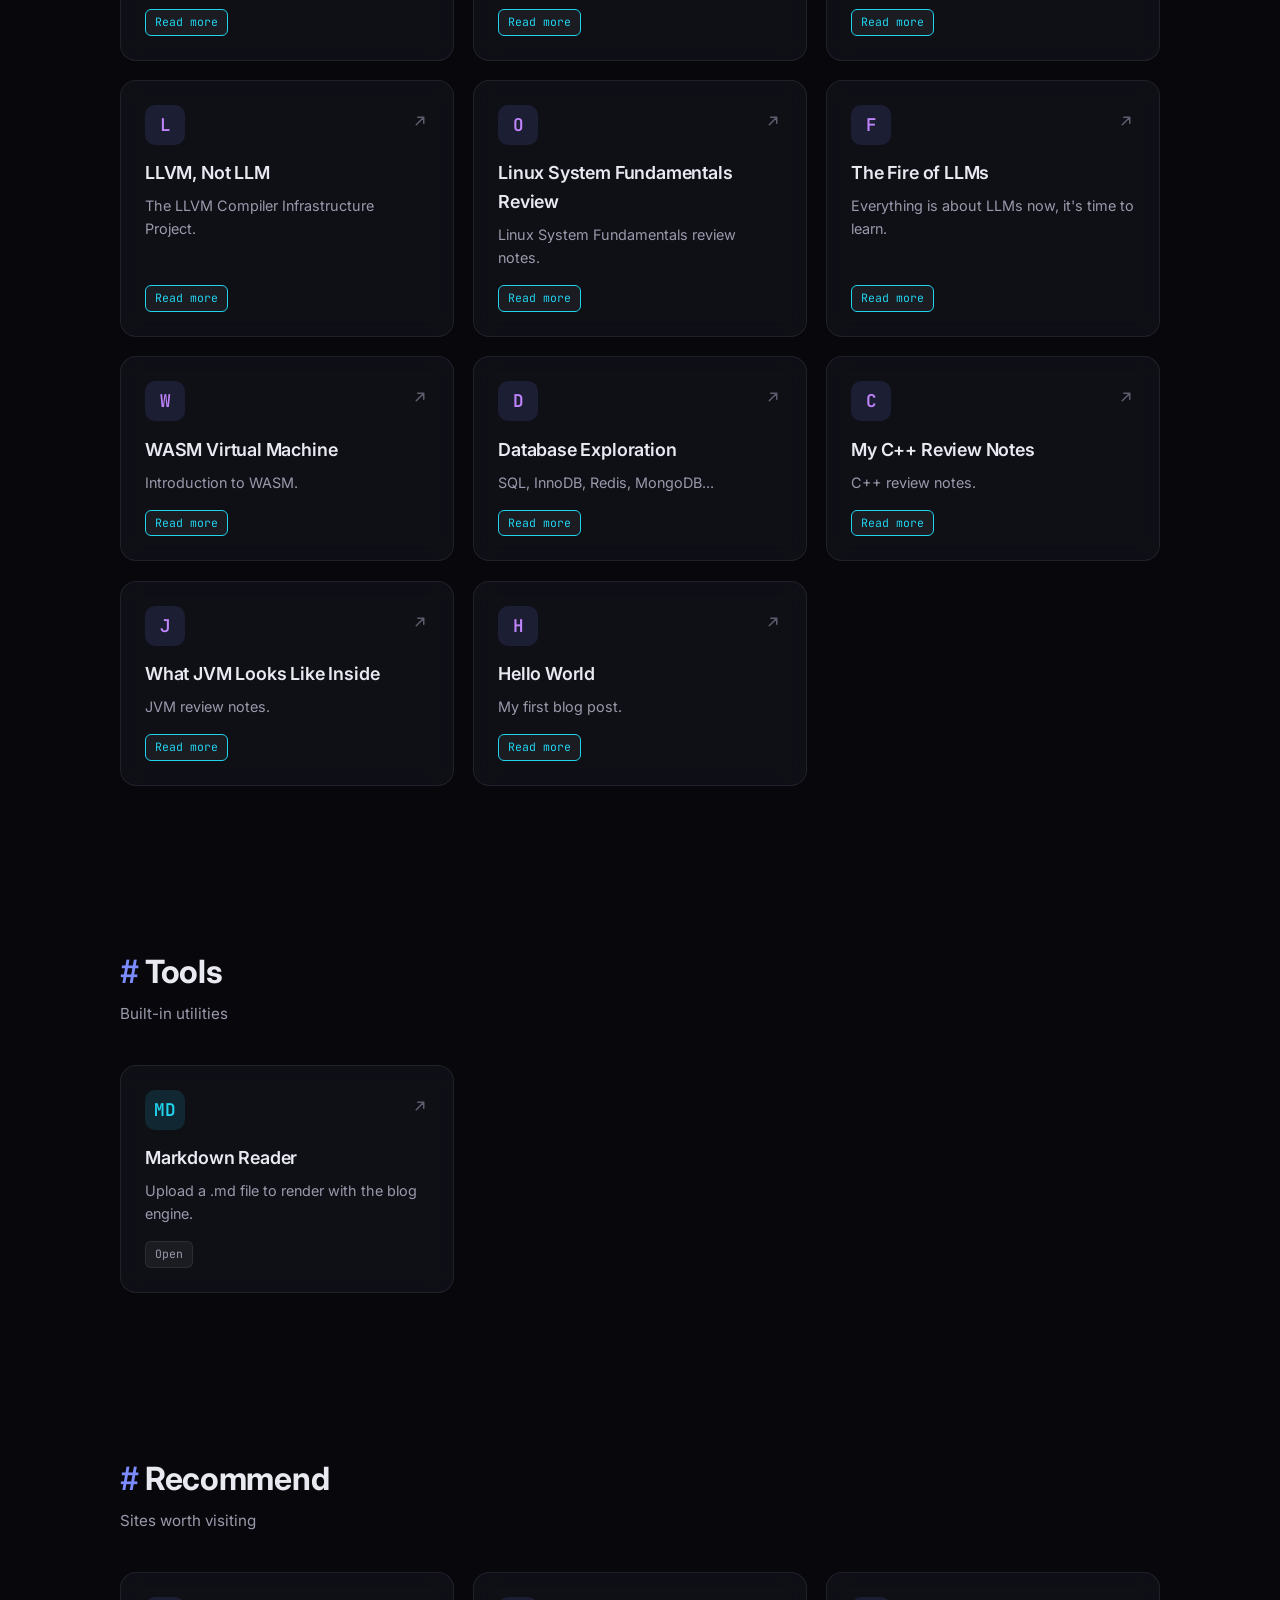
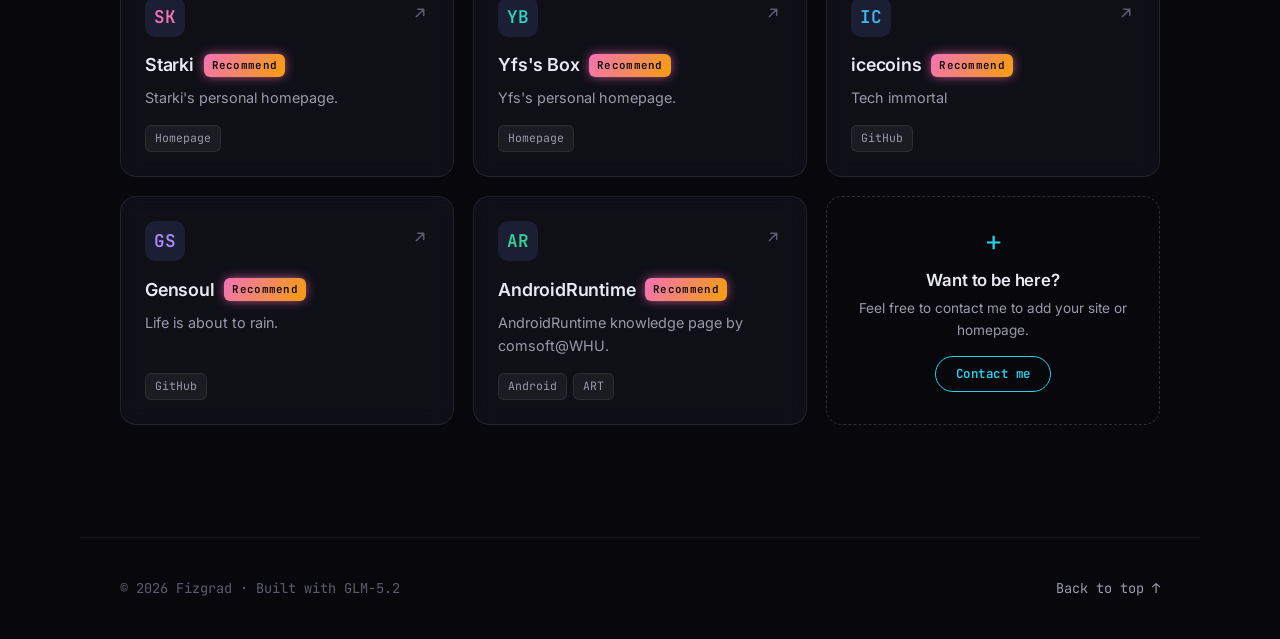
==== commit 6e209807: "Add Tools section for site utilities - New Tools section between Blog and Recommend on homepage - Mo" ====
--- a/index.html
+++ b/index.html
@@ -94,6 +94,14 @@
       <div class="card-grid" id="blog-grid"></div>
     </section>
 
+    <section class="section" id="tools">
+      <div class="section-head">
+        <h2 class="section-title"><span class="hash">#</span> <span data-i18n="toolsTitle">工具</span></h2>
+        <p class="section-sub" data-i18n="toolsSub">站内小工具</p>
+      </div>
+      <div class="card-grid" id="tools-grid"></div>
+    </section>
+
     <section class="section" id="recommend">
       <div class="section-head">
         <h2 class="section-title"><span class="hash">#</span> <span data-i18n="recTitle">推荐</span></h2>
--- a/assets/css/style.css
+++ b/assets/css/style.css
@@ -644,6 +644,111 @@
   color: var(--text-dim);
   text-align: center;
   padding: 4rem 0;
+}
+
+.reader-dropzone {
+  min-height: 60vh;
+  display: flex;
+  align-items: center;
+  justify-content: center;
+  padding: 2rem;
+  cursor: pointer;
+  border: 2px dashed var(--border-strong);
+  border-radius: var(--radius);
+  background: var(--surface);
+  backdrop-filter: blur(10px);
+  -webkit-backdrop-filter: blur(10px);
+  transition: border-color 0.25s, background 0.25s;
+}
+.reader-dropzone:hover {
+  border-color: var(--accent);
+  background: rgba(124, 140, 255, 0.04);
+}
+.reader-dropzone.reader-dragover {
+  border-color: var(--accent-2);
+  background: rgba(34, 211, 238, 0.06);
+}
+.reader-dropzone-inner {
+  text-align: center;
+  color: var(--text-dim);
+}
+.reader-dropzone-inner svg {
+  margin-bottom: 1rem;
+  color: var(--text-faint);
+  transition: color 0.25s;
+}
+.reader-dropzone:hover .reader-dropzone-inner svg,
+.reader-dropzone.reader-dragover .reader-dropzone-inner svg {
+  color: var(--accent-2);
+}
+.reader-dropzone-title {
+  font-size: 1.1rem;
+  font-weight: 600;
+  color: var(--text);
+  margin-bottom: 0.3rem;
+}
+.reader-dropzone-sub {
+  font-size: 0.85rem;
+  font-family: var(--font-mono);
+}
+.reader-card .card-icon { background: rgba(34, 211, 238, 0.12); }
+
+.reader-divider {
+  display: flex;
+  align-items: center;
+  gap: 0.8rem;
+  margin: 1.5rem 0 0.8rem;
+  color: var(--text-faint);
+  font-size: 0.75rem;
+  font-family: var(--font-mono);
+  width: 100%;
+  max-width: 600px;
+}
+.reader-divider::before,
+.reader-divider::after {
+  content: "";
+  flex: 1;
+  height: 1px;
+  background: var(--border);
+}
+.reader-textarea {
+  width: 100%;
+  max-width: 600px;
+  min-height: 160px;
+  padding: 0.8rem 1rem;
+  font-family: var(--font-mono);
+  font-size: 0.85rem;
+  line-height: 1.6;
+  color: var(--text);
+  background: rgba(0, 0, 0, 0.3);
+  border: 1px solid var(--border-strong);
+  border-radius: 10px;
+  resize: vertical;
+  outline: none;
+  transition: border-color 0.2s;
+}
+.reader-textarea:focus {
+  border-color: var(--accent);
+}
+.reader-textarea::placeholder {
+  color: var(--text-faint);
+}
+.reader-render-btn {
+  margin-top: 0.8rem;
+  padding: 0.5rem 1.5rem;
+  font-family: var(--font-mono);
+  font-size: 0.85rem;
+  font-weight: 600;
+  color: var(--accent-2);
+  background: rgba(34, 211, 238, 0.08);
+  border: 1px solid var(--accent-2);
+  border-radius: 999px;
+  cursor: pointer;
+  transition: color 0.2s, background 0.2s;
+}
+.reader-render-btn:hover {
+  color: #08080c;
+  background: var(--accent-2);
 }
 
 .footer {
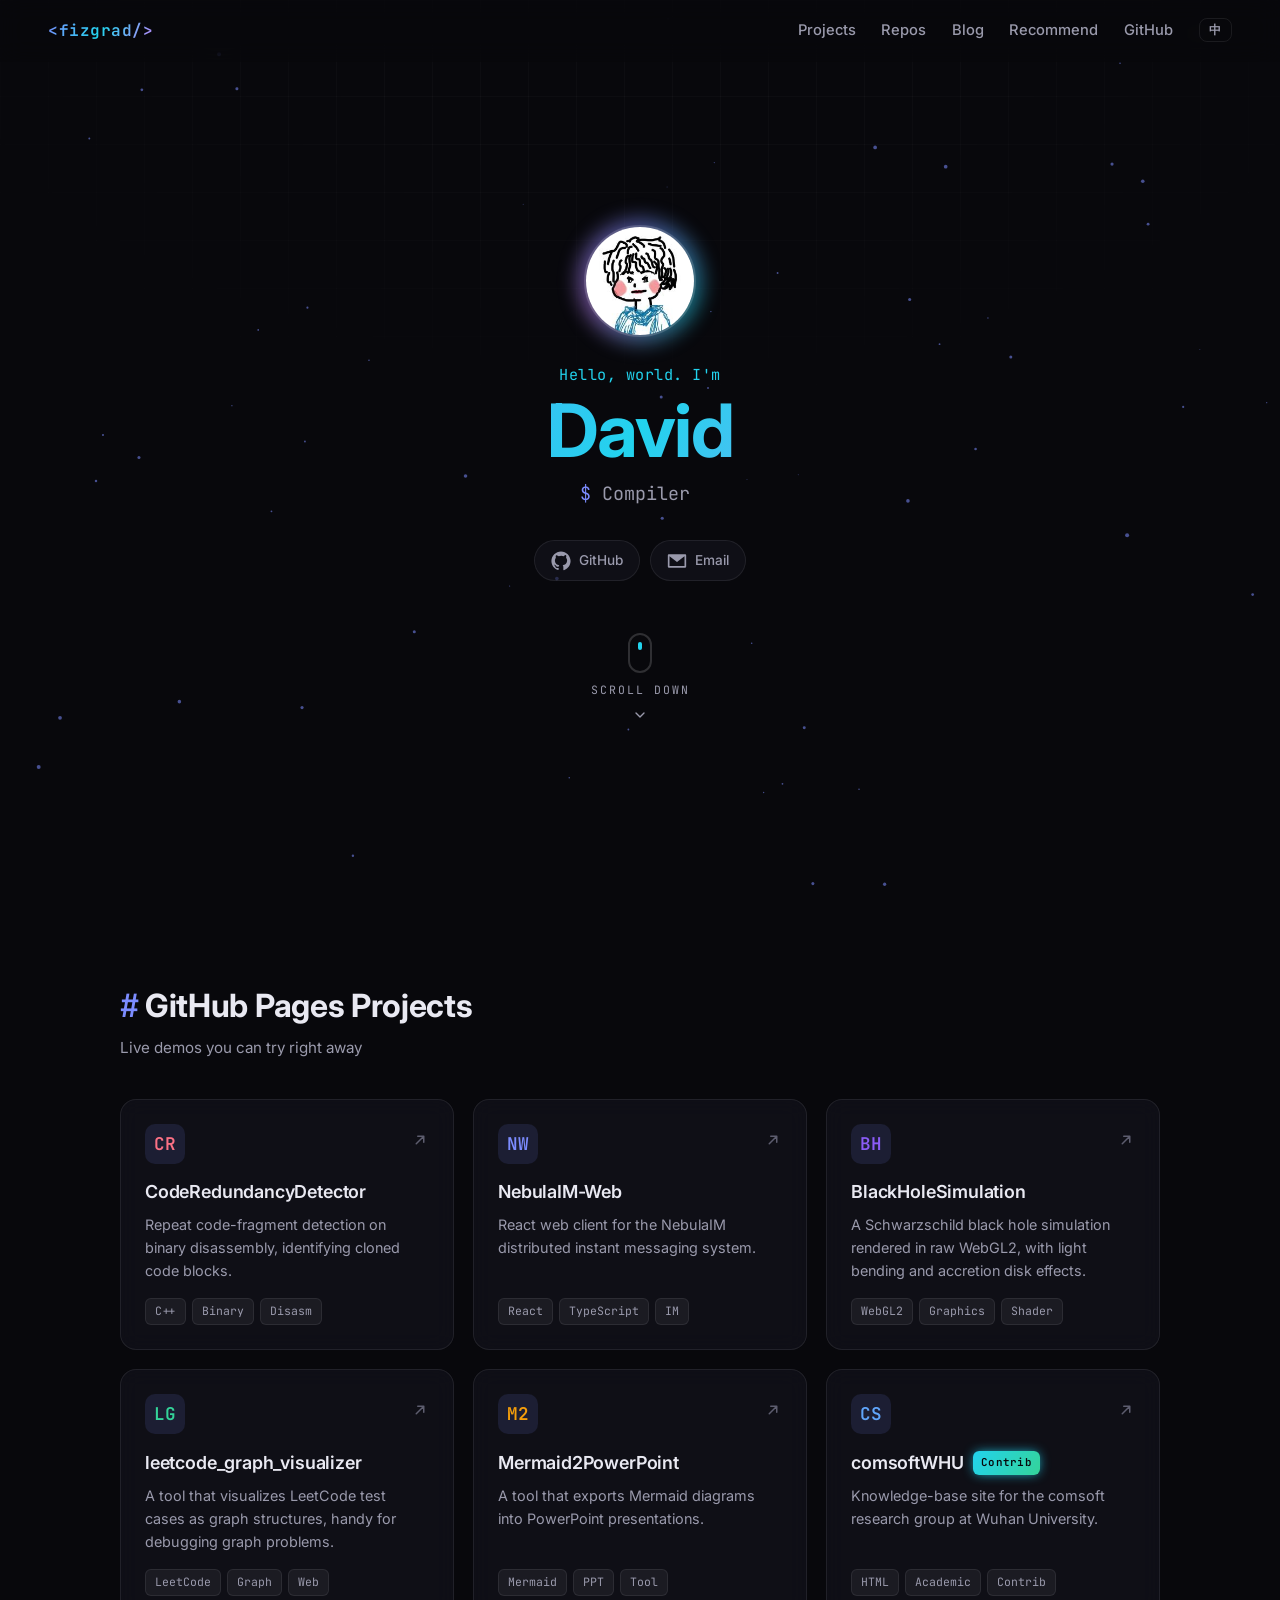
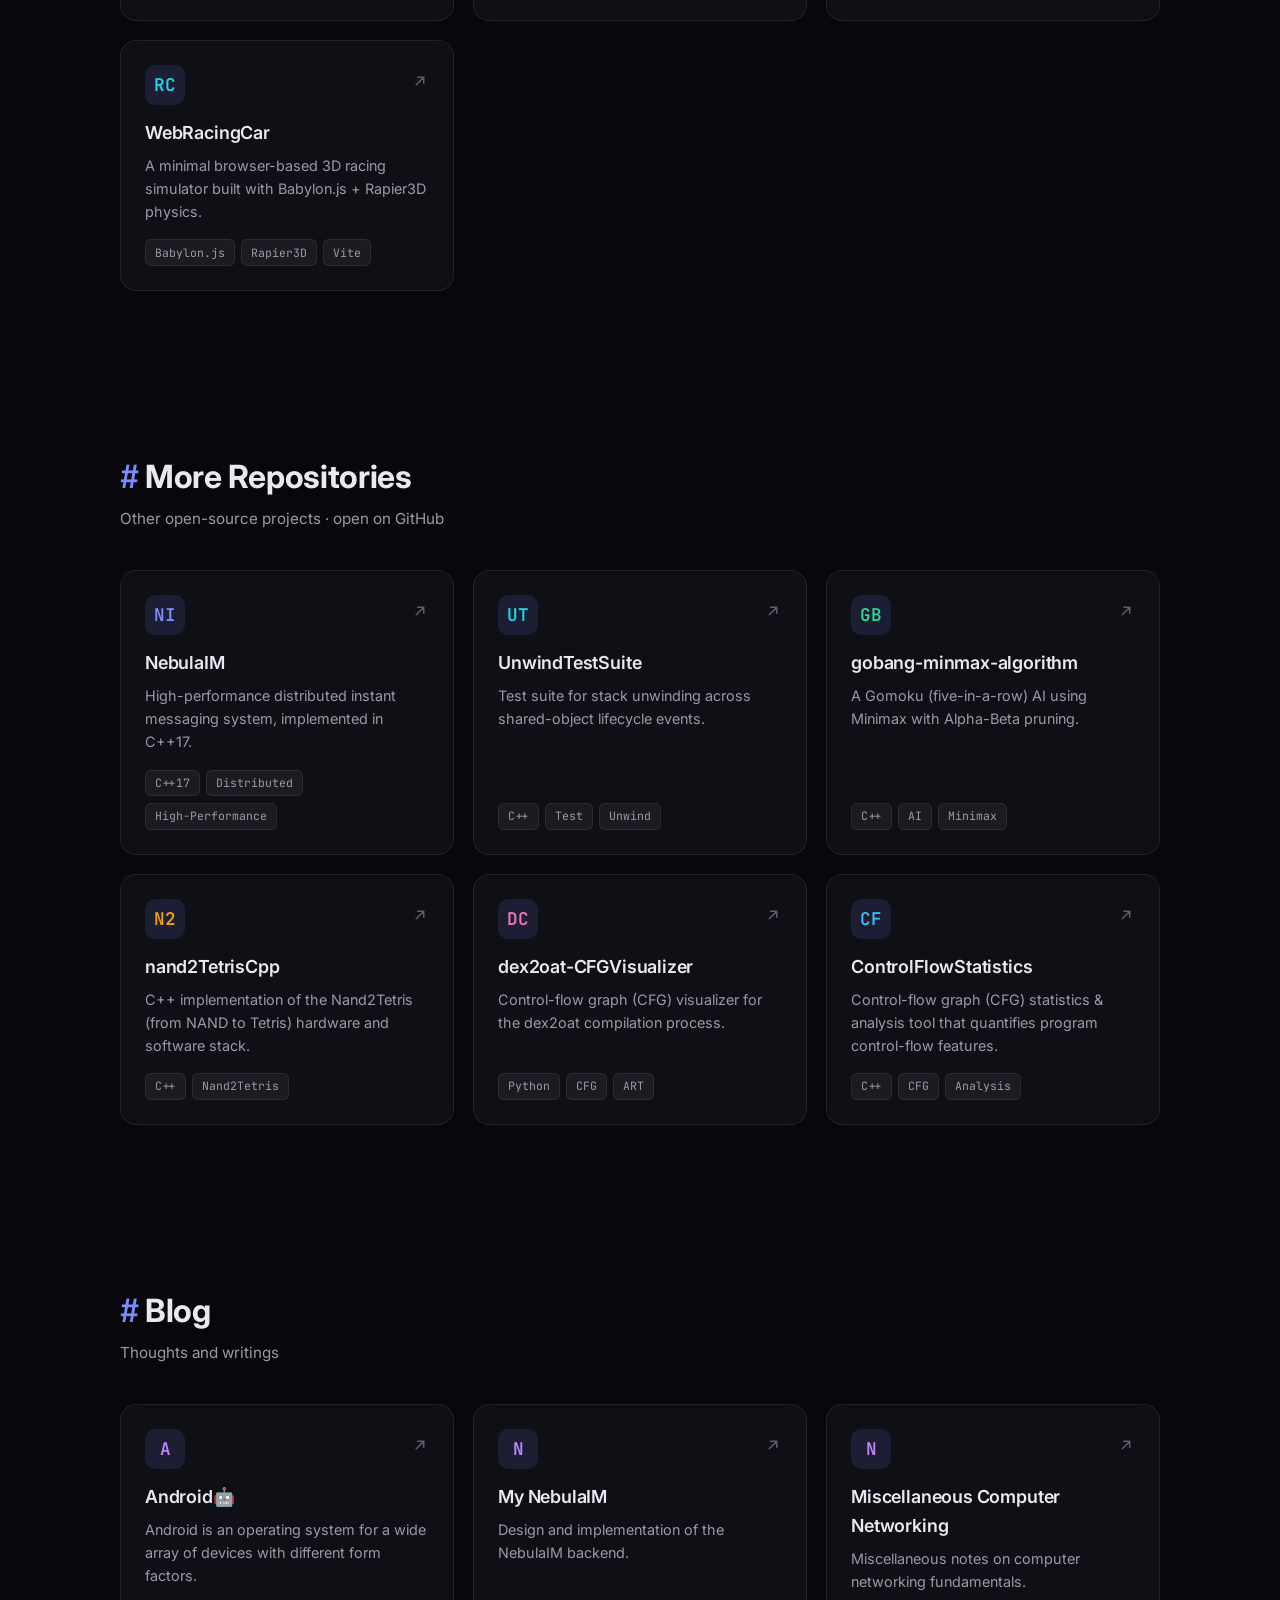
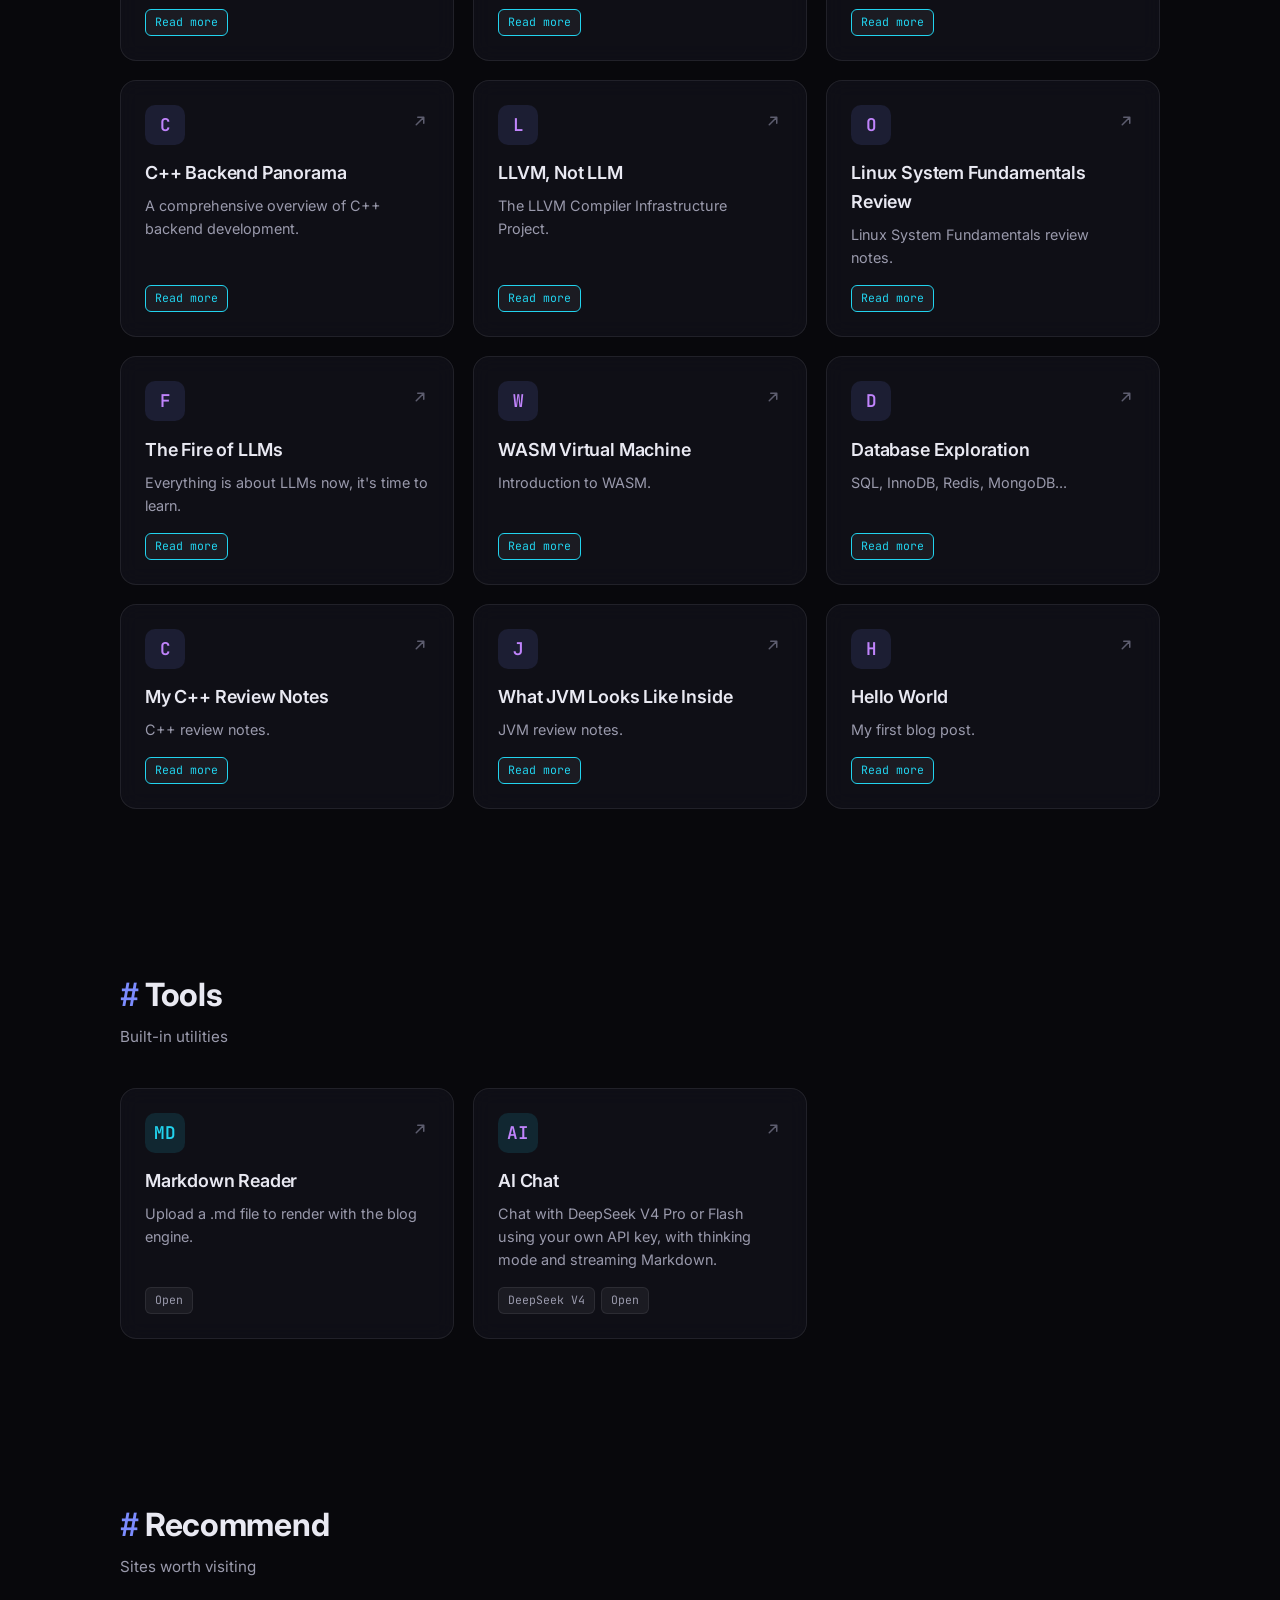
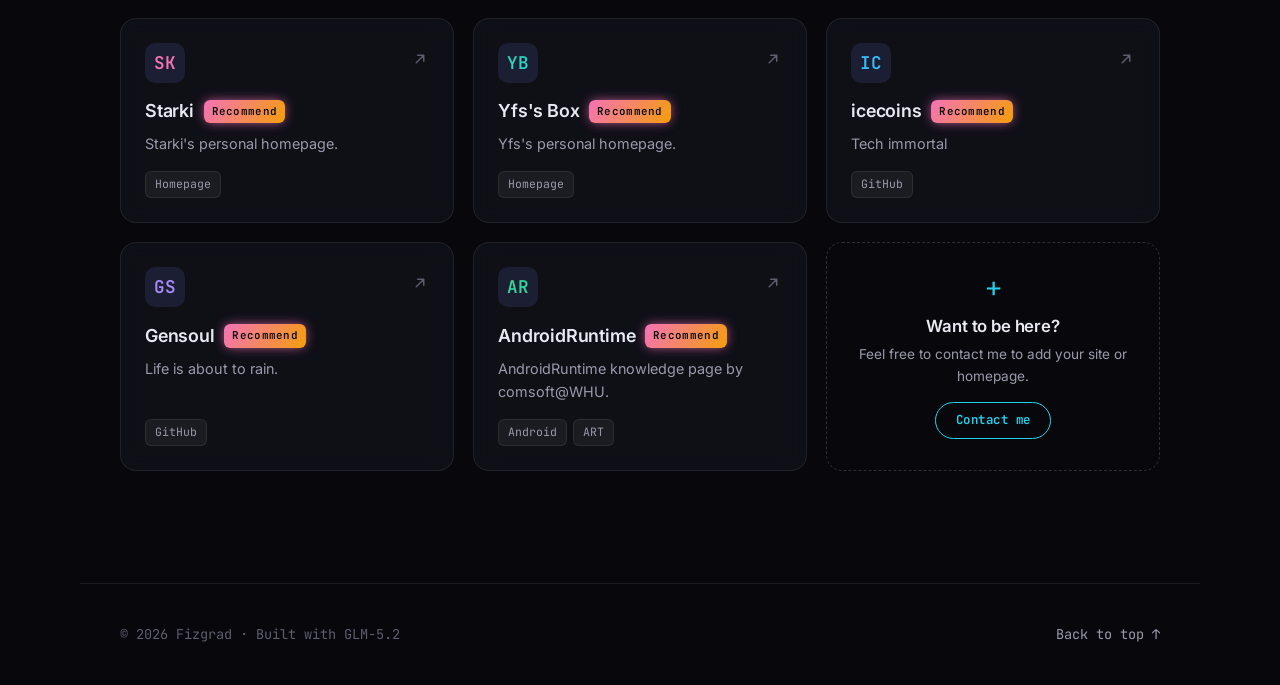
==== commit d28eaa81: "Fix site localization and rendering" ====
--- a/index.html
+++ b/index.html
@@ -112,7 +112,7 @@
   </main>
 
   <footer class="footer">
-    <p>&copy; <span id="year"></span> Fizgrad · Built with GLM-5.2</p>
+    <p>&copy; <span id="year"></span> Fizgrad · <span data-i18n="footerBuilt">使用 GLM-5.2 构建</span></p>
     <a href="#top" class="back-top" data-i18n="backTop">回到顶部 ↑</a>
   </footer>
 
--- a/assets/css/style.css
+++ b/assets/css/style.css
@@ -554,7 +554,10 @@
   z-index: 1;
 }
 .markdown-body pre:hover .copy-btn,
-.code-block-wrapper:hover .copy-btn { opacity: 1; }
+.code-block-wrapper:hover .copy-btn,
+.markdown-body pre:focus-within .copy-btn,
+.code-block-wrapper:focus-within .copy-btn,
+.copy-btn:focus-visible { opacity: 1; }
 .copy-btn:hover { color: var(--accent-2); border-color: var(--accent-2); }
 
 .markdown-body h1, .markdown-body h2, .markdown-body h3,
@@ -574,9 +577,15 @@
 .markdown-body h3:hover .heading-anchor,
 .markdown-body h4:hover .heading-anchor,
 .markdown-body h5:hover .heading-anchor,
-.markdown-body h6:hover .heading-anchor {
+.markdown-body h6:hover .heading-anchor,
+.heading-anchor:focus,
+.heading-anchor:focus-visible {
   opacity: 1;
   transition: opacity 0.2s;
+}
+
+@media (hover: none) {
+  .copy-btn { opacity: 1; }
 }
 
 .section-toggle {
@@ -692,6 +701,404 @@
   font-family: var(--font-mono);
 }
 .reader-card .card-icon { background: rgba(34, 211, 238, 0.12); }
+
+/* ===================== Chat ===================== */
+.chat-page {
+  display: flex;
+  max-width: 100%;
+  height: calc(100vh - 4rem);
+  height: calc(100dvh - 4rem);
+  margin-top: 4rem;
+  overflow: hidden;
+}
+.chat-settings {
+  width: 300px;
+  flex-shrink: 0;
+  padding: 1.5rem;
+  overflow-y: auto;
+  background: var(--surface);
+  backdrop-filter: blur(12px);
+  -webkit-backdrop-filter: blur(12px);
+  border-right: 1px solid var(--border);
+}
+.chat-settings-title {
+  font-size: 1rem;
+  font-weight: 700;
+  margin-bottom: 1.2rem;
+  color: var(--text);
+}
+.chat-field {
+  display: flex;
+  flex-direction: column;
+  gap: 0.3rem;
+  margin-bottom: 1rem;
+}
+.chat-field span {
+  font-size: 0.8rem;
+  font-weight: 600;
+  color: var(--text-dim);
+}
+.chat-field span b { color: var(--accent-2); font-family: var(--font-mono); }
+.chat-field input,
+.chat-field textarea {
+  padding: 0.5rem 0.7rem;
+  font-family: var(--font-mono);
+  font-size: 0.82rem;
+  color: var(--text);
+  background: rgba(0, 0, 0, 0.3);
+  border: 1px solid var(--border-strong);
+  border-radius: 8px;
+  outline: none;
+  transition: border-color 0.2s;
+  resize: vertical;
+}
+.chat-field input:focus,
+.chat-field textarea:focus { border-color: var(--accent); }
+.chat-field input[type="range"] { padding: 0; }
+.chat-field input[type="range"]:disabled,
+.chat-field input[type="text"]:disabled,
+.chat-field input[type="password"]:disabled,
+.chat-field textarea:disabled,
+.chat-field select:disabled {
+  opacity: 0.4;
+  cursor: not-allowed;
+}
+.chat-field-disabled > span { opacity: 0.4; }
+.chat-disabled-hint {
+  font-size: 0.7rem;
+  color: #f59e0b;
+  margin: -0.5rem 0 0.6rem;
+  padding-left: 0.2rem;
+}
+.chat-field input[type="number"] {
+  color-scheme: dark;
+}
+.chat-field select {
+  padding: 0.5rem 0.7rem;
+  font-family: var(--font-mono);
+  font-size: 0.82rem;
+  color: var(--text);
+  background: rgba(0, 0, 0, 0.3);
+  border: 1px solid var(--border-strong);
+  border-radius: 8px;
+  outline: none;
+  cursor: pointer;
+  transition: border-color 0.2s;
+  -webkit-appearance: none;
+  appearance: none;
+  background-image: url("data:image/svg+xml,%3Csvg xmlns='http://www.w3.org/2000/svg' width='12' height='8' viewBox='0 0 12 8'%3E%3Cpath fill='%239a9aac' d='M1.41 0L6 4.58 10.59 0 12 1.41l-6 6-6-6z'/%3E%3C/svg%3E");
+  background-repeat: no-repeat;
+  background-position: right 0.7rem center;
+  padding-right: 2rem;
+}
+.chat-field select:focus { border-color: var(--accent); }
+.chat-field-input-hidden { display: none; }
+.chat-field-input-hidden.show { display: block; margin-top: 0.4rem; }
+.chat-mode-field[hidden] { display: none; }
+#cfg-clear {
+  display: block;
+  width: 100%;
+  margin-top: 0.8rem;
+  padding: 0.5rem;
+  font-family: var(--font-mono);
+  font-size: 0.85rem;
+  font-weight: 600;
+  color: var(--text-dim);
+  background: transparent;
+  border: 1px solid var(--border-strong);
+  border-radius: 999px;
+  cursor: pointer;
+  transition: color 0.2s, border-color 0.2s, background 0.2s;
+}
+#cfg-clear:hover {
+  color: var(--text);
+  border-color: var(--accent);
+  background: rgba(124, 140, 255, 0.08);
+}
+.chat-field-check {
+  flex-direction: row !important;
+  align-items: center;
+  gap: 0.5rem;
+}
+.chat-field-check span { flex: 1; }
+.chat-field-check input[type="checkbox"] {
+  width: 18px;
+  height: 18px;
+  accent-color: var(--accent-2);
+  cursor: pointer;
+}
+.chat-settings-hint {
+  font-size: 0.72rem;
+  color: var(--text-faint);
+  line-height: 1.5;
+}
+.chat-page ~ .footer { display: none; }
+
+.chat-stats {
+  margin-top: 1.5rem;
+  padding-top: 1.2rem;
+  border-top: 1px solid var(--border);
+}
+.chat-stats-title {
+  font-size: 0.78rem;
+  font-weight: 700;
+  text-transform: uppercase;
+  letter-spacing: 1px;
+  color: var(--text-faint);
+  margin-bottom: 0.8rem;
+}
+.chat-stat-row {
+  display: flex;
+  justify-content: space-between;
+  align-items: center;
+  padding: 0.35rem 0;
+  font-size: 0.82rem;
+}
+.chat-stat-row span { color: var(--text-dim); }
+.chat-stat-row b {
+  font-family: var(--font-mono);
+  font-weight: 600;
+  color: var(--text);
+  max-width: 140px;
+  overflow: hidden;
+  text-overflow: ellipsis;
+  white-space: nowrap;
+}
+.chat-stat-idle { color: var(--text-faint); }
+.chat-stat-busy { color: var(--accent-2); }
+.chat-usage-stats {
+  margin: 0 0 1rem;
+  padding: 0.8rem;
+  border: 1px solid var(--border);
+  border-radius: 8px;
+  background: rgba(255, 255, 255, 0.025);
+}
+.chat-usage-stats .chat-stats-title {
+  margin-bottom: 0.45rem;
+  color: var(--accent-2);
+}
+.chat-stat-cumulative {
+  margin-top: 0.35rem;
+  padding-top: 0.6rem;
+  border-top: 1px solid var(--border);
+}
+.chat-stat-cumulative b { color: var(--accent-2); }
+
+.chat-main {
+  flex: 1;
+  display: flex;
+  flex-direction: column;
+  min-width: 0;
+  margin-left: 0;
+  transition: margin-left 0.3s ease;
+}
+.chat-messages {
+  flex: 1;
+  overflow-y: auto;
+  overflow-x: hidden;
+  padding: 1.5rem clamp(1rem, 4vw, 3rem);
+  scroll-behavior: smooth;
+  scrollbar-width: thin;
+  scrollbar-color: var(--border-strong) transparent;
+}
+.chat-messages::-webkit-scrollbar { width: 5px; }
+.chat-messages::-webkit-scrollbar-thumb { background: var(--border-strong); border-radius: 3px; }
+.chat-messages::-webkit-scrollbar-track { background: transparent; }
+.chat-settings::-webkit-scrollbar { width: 4px; }
+.chat-settings::-webkit-scrollbar-thumb { background: var(--border-strong); border-radius: 2px; }
+.chat-settings::-webkit-scrollbar-track { background: transparent; }
+.chat-empty {
+  text-align: center;
+  color: var(--text-dim);
+  padding: 4rem 1rem;
+}
+.chat-empty p { margin-bottom: 0.3rem; }
+.chat-empty-sub { font-size: 0.82rem; color: var(--text-faint); }
+
+.chat-msg {
+  display: flex;
+  gap: 0.8rem;
+  margin-bottom: 1.2rem;
+  max-width: 900px;
+}
+.chat-avatar {
+  width: 32px;
+  height: 32px;
+  border-radius: 50%;
+  display: grid;
+  place-items: center;
+  font-size: 0.75rem;
+  font-weight: 700;
+  flex-shrink: 0;
+}
+.chat-msg-user .chat-avatar { background: rgba(124, 140, 255, 0.15); color: var(--accent); }
+.chat-msg-assistant .chat-avatar { background: rgba(34, 211, 238, 0.15); color: var(--accent-2); }
+.chat-bubble {
+  padding: 0.7rem 1rem;
+  border-radius: 12px;
+  font-size: 0.9rem;
+  line-height: 1.6;
+  color: var(--text);
+  word-break: break-word;
+  overflow-wrap: anywhere;
+  min-width: 0;
+}
+.chat-msg-user .chat-bubble {
+  background: rgba(124, 140, 255, 0.1);
+  border: 1px solid rgba(124, 140, 255, 0.15);
+}
+.chat-msg-assistant .chat-bubble {
+  background: var(--surface);
+  border: 1px solid var(--border);
+}
+.chat-msg-assistant .chat-bubble pre {
+  border-radius: 8px;
+  overflow-x: auto;
+}
+.chat-msg-assistant .chat-bubble table {
+  display: block;
+  overflow-x: auto;
+  max-width: 100%;
+}
+.chat-msg-assistant .chat-bubble img {
+  max-width: 100%;
+  height: auto;
+}
+.chat-msg-assistant .chat-bubble code {
+  font-family: var(--font-mono);
+  font-size: 0.82rem;
+}
+.chat-msg-assistant .chat-bubble p { margin-bottom: 0.5rem; }
+.chat-msg-assistant .chat-bubble p:last-child { margin-bottom: 0; }
+.chat-typing { color: var(--text-faint); font-style: italic; }
+.chat-error { color: #fb7185; }
+.chat-plain-text { white-space: pre-wrap; }
+.chat-finish-warning { font-style: italic; }
+.chat-finish-warning-muted { color: var(--text-faint); }
+.chat-finish-warning-error { color: #fb7185; }
+.chat-finish-warning-tool { color: #fbbf24; }
+
+.chat-retry-btn {
+  display: inline-flex;
+  align-items: center;
+  margin-top: 0.8rem;
+  padding: 0.45rem 0.8rem;
+  font-family: var(--font-mono);
+  font-size: 0.76rem;
+  font-weight: 600;
+  color: var(--accent-2);
+  background: rgba(34, 211, 238, 0.08);
+  border: 1px solid var(--accent-2);
+  border-radius: 999px;
+  cursor: pointer;
+}
+.chat-retry-btn:hover {
+  color: #08080c;
+  background: var(--accent-2);
+}
+
+.chat-usage {
+  margin-top: 0.8rem;
+  padding: 0.4rem 0.6rem;
+  font-size: 0.72rem;
+  font-family: var(--font-mono);
+  color: var(--text-faint);
+  background: rgba(255, 255, 255, 0.03);
+  border-radius: 6px;
+}
+
+.chat-reasoning {
+  margin-bottom: 0.8rem;
+  border: 1px solid var(--border);
+  border-radius: 8px;
+  overflow: hidden;
+}
+.chat-reasoning summary {
+  padding: 0.5rem 0.8rem;
+  font-size: 0.8rem;
+  font-weight: 600;
+  color: var(--accent-2);
+  background: rgba(34, 211, 238, 0.06);
+  cursor: pointer;
+  user-select: none;
+}
+.chat-reasoning summary:hover { background: rgba(34, 211, 238, 0.1); }
+.chat-reasoning-content {
+  padding: 0.6rem 0.8rem;
+  font-size: 0.8rem;
+  line-height: 1.5;
+  color: var(--text-dim);
+  max-height: 300px;
+  overflow-y: auto;
+  white-space: pre-wrap;
+  word-break: break-word;
+}
+
+.chat-input-area {
+  display: flex;
+  gap: 0.6rem;
+  padding: 0.8rem clamp(1rem, 4vw, 3rem);
+  border-top: 1px solid var(--border);
+  background: rgba(8, 8, 12, 0.6);
+  backdrop-filter: blur(8px);
+  -webkit-backdrop-filter: blur(8px);
+}
+.chat-input {
+  flex: 1;
+  padding: 0.6rem 0.8rem;
+  font-family: var(--font-sans);
+  font-size: 0.9rem;
+  color: var(--text);
+  background: rgba(0, 0, 0, 0.3);
+  border: 1px solid var(--border-strong);
+  border-radius: 10px;
+  outline: none;
+  resize: none;
+  max-height: 150px;
+  transition: border-color 0.2s;
+}
+.chat-input:focus { border-color: var(--accent); }
+.chat-send-btn {
+  padding: 0.6rem 1.4rem;
+  font-family: var(--font-mono);
+  font-size: 0.85rem;
+  font-weight: 600;
+  color: var(--accent-2);
+  background: rgba(34, 211, 238, 0.08);
+  border: 1px solid var(--accent-2);
+  border-radius: 999px;
+  cursor: pointer;
+  transition: color 0.2s, background 0.2s;
+  white-space: nowrap;
+}
+.chat-send-btn:hover:not(:disabled) {
+  color: #08080c;
+  background: var(--accent-2);
+}
+.chat-send-btn:disabled { opacity: 0.5; cursor: not-allowed; }
+
+@media (max-width: 768px) {
+  .chat-settings {
+    position: fixed;
+    top: 4rem;
+    left: 0;
+    bottom: 0;
+    width: 280px;
+    z-index: 50;
+    transform: translateX(-100%);
+    transition: transform 0.3s ease;
+  }
+  .chat-settings.open { transform: translateX(0); }
+  .chat-page { flex-direction: column; }
+}
+@media (min-width: 769px) {
+  #chat-settings-toggle { display: none; }
+}
+
+@media (max-width: 480px) {
+  .chat-input { min-height: 4rem; }
+  .chat-send-btn { align-self: flex-end; }
+}
 
 .reader-divider {
   display: flex;
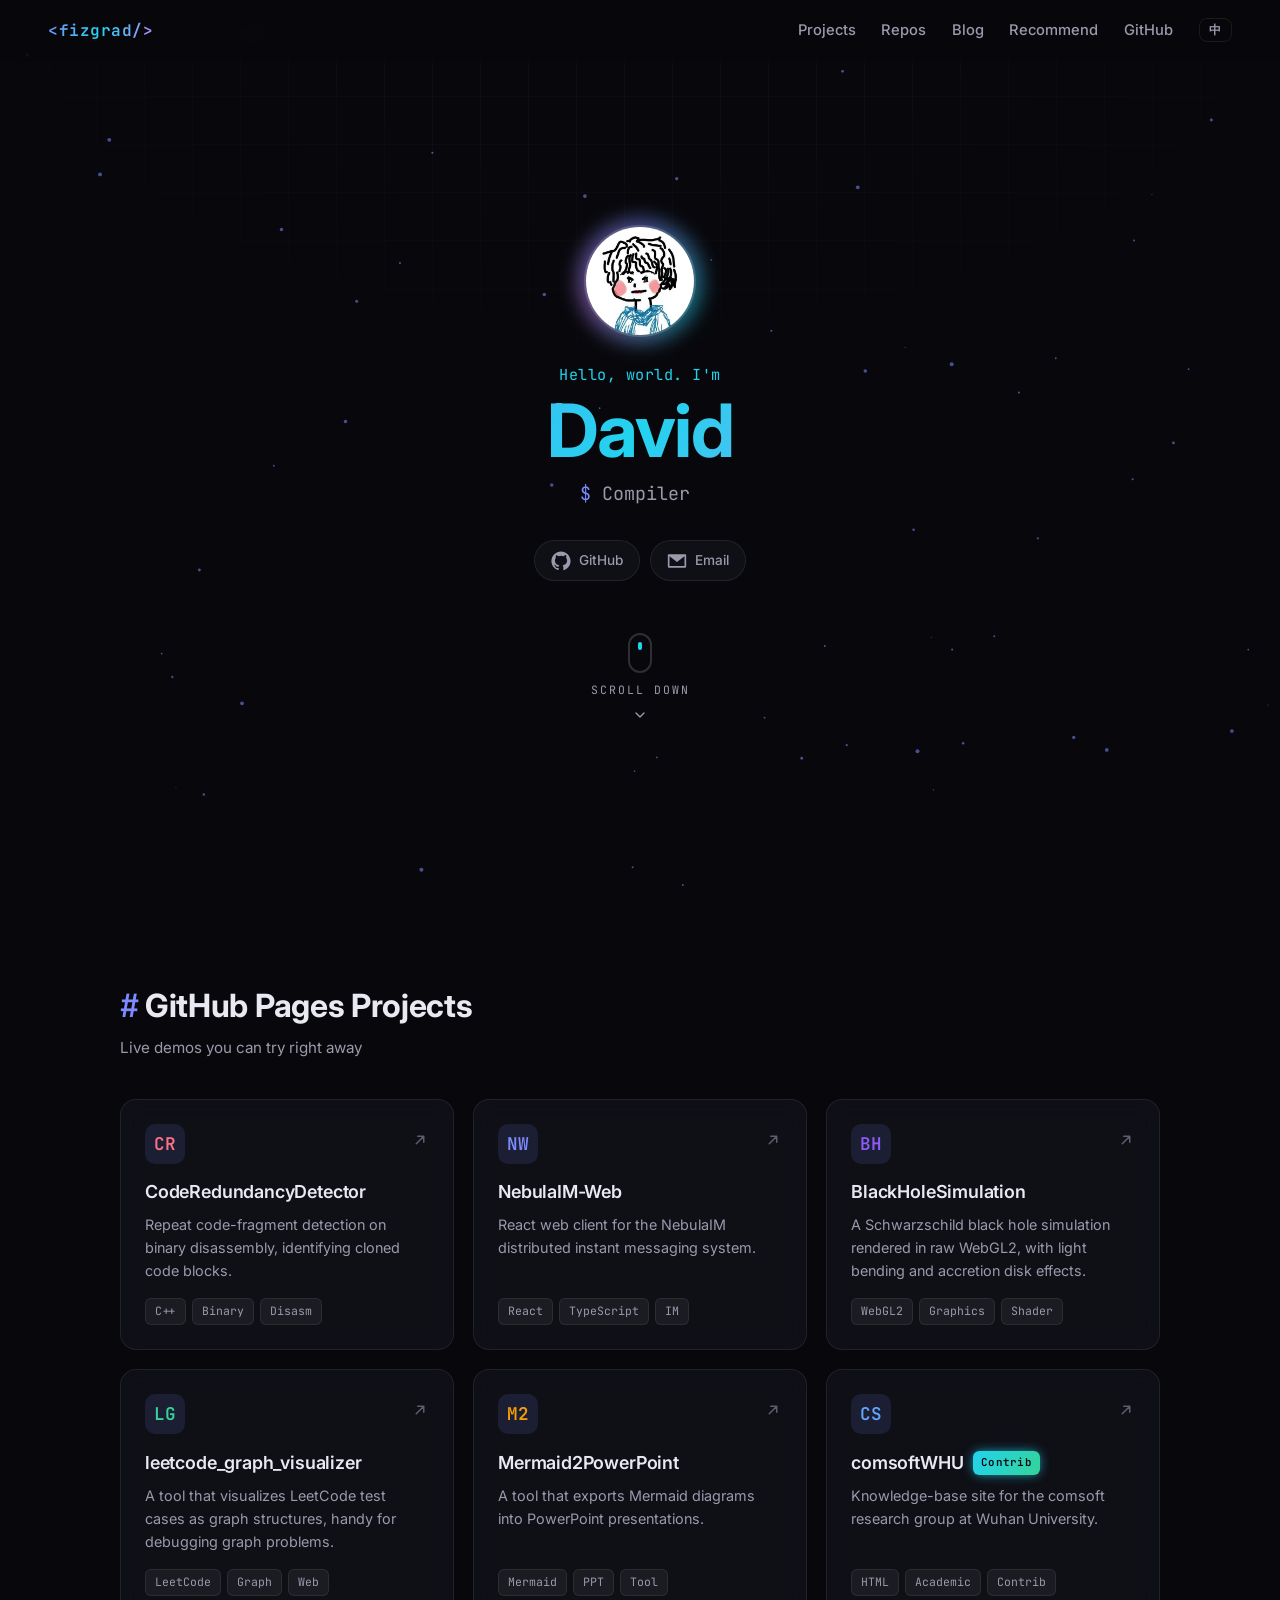
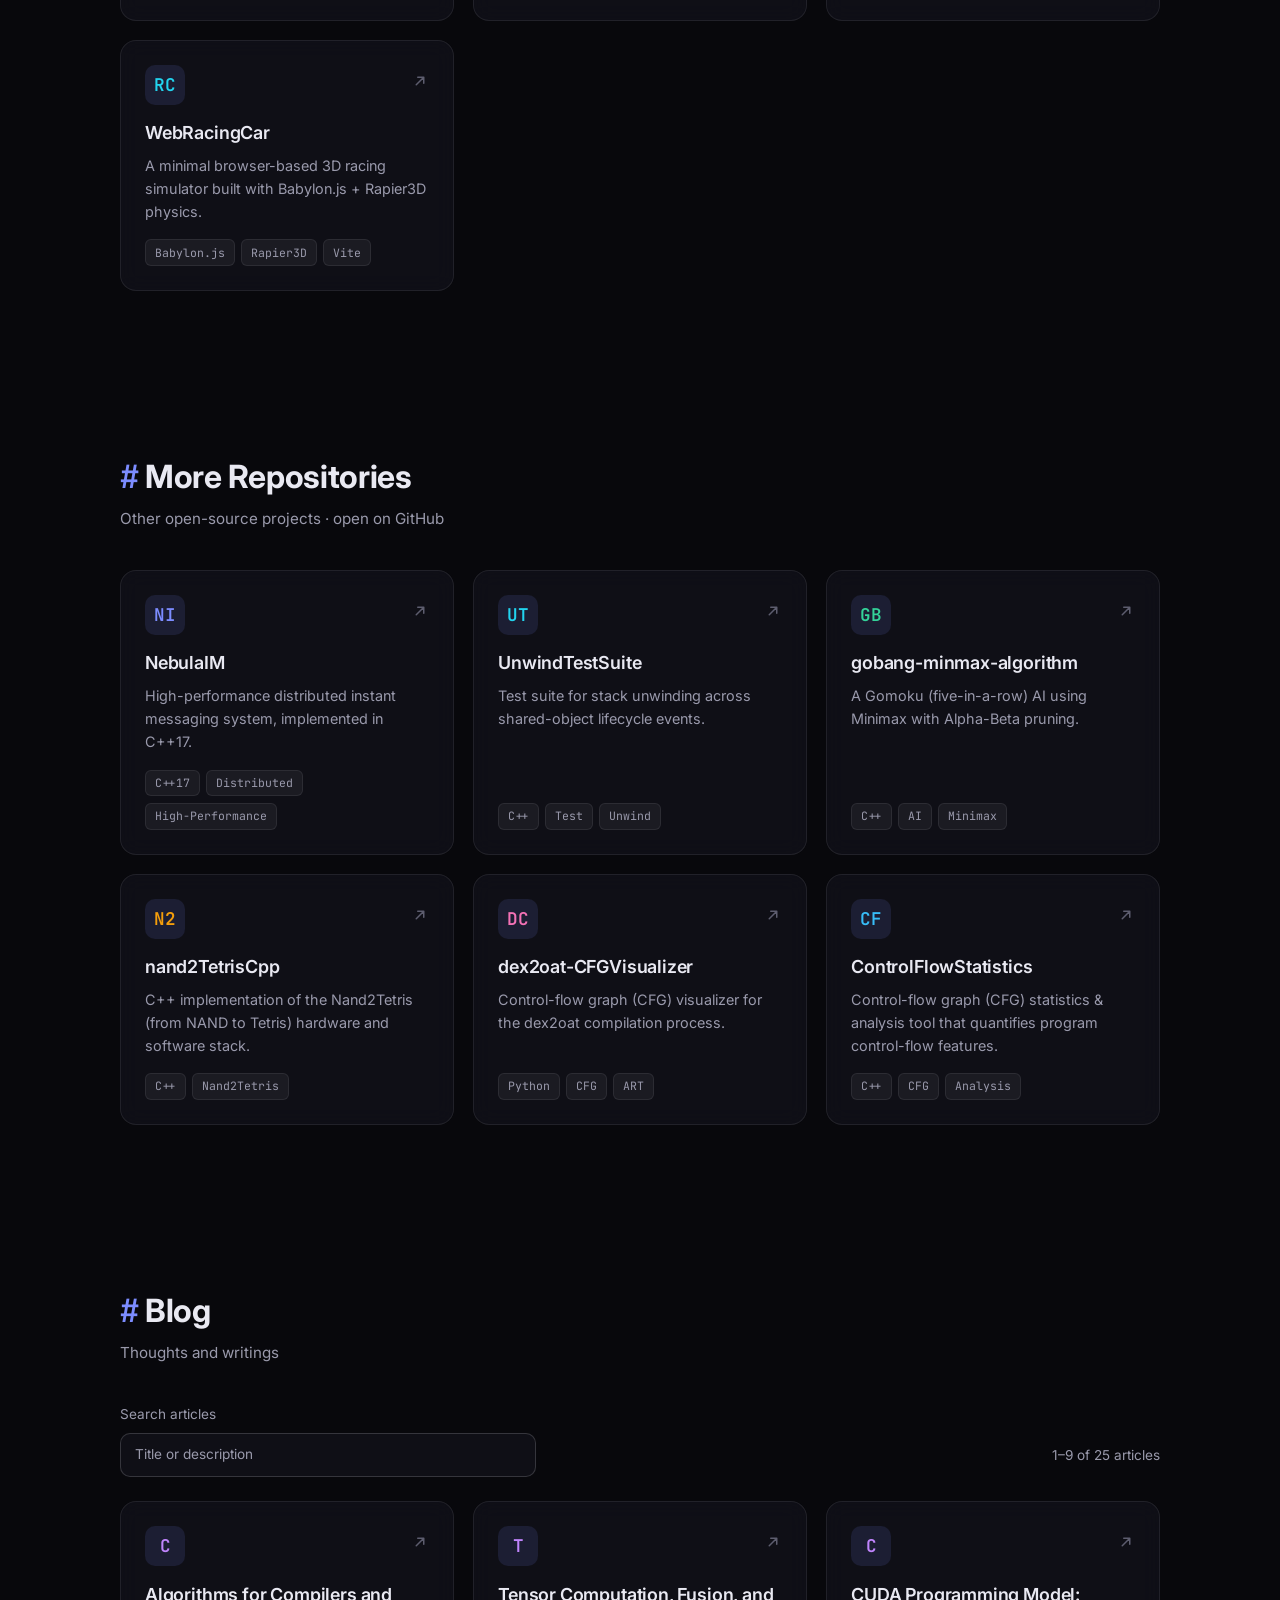
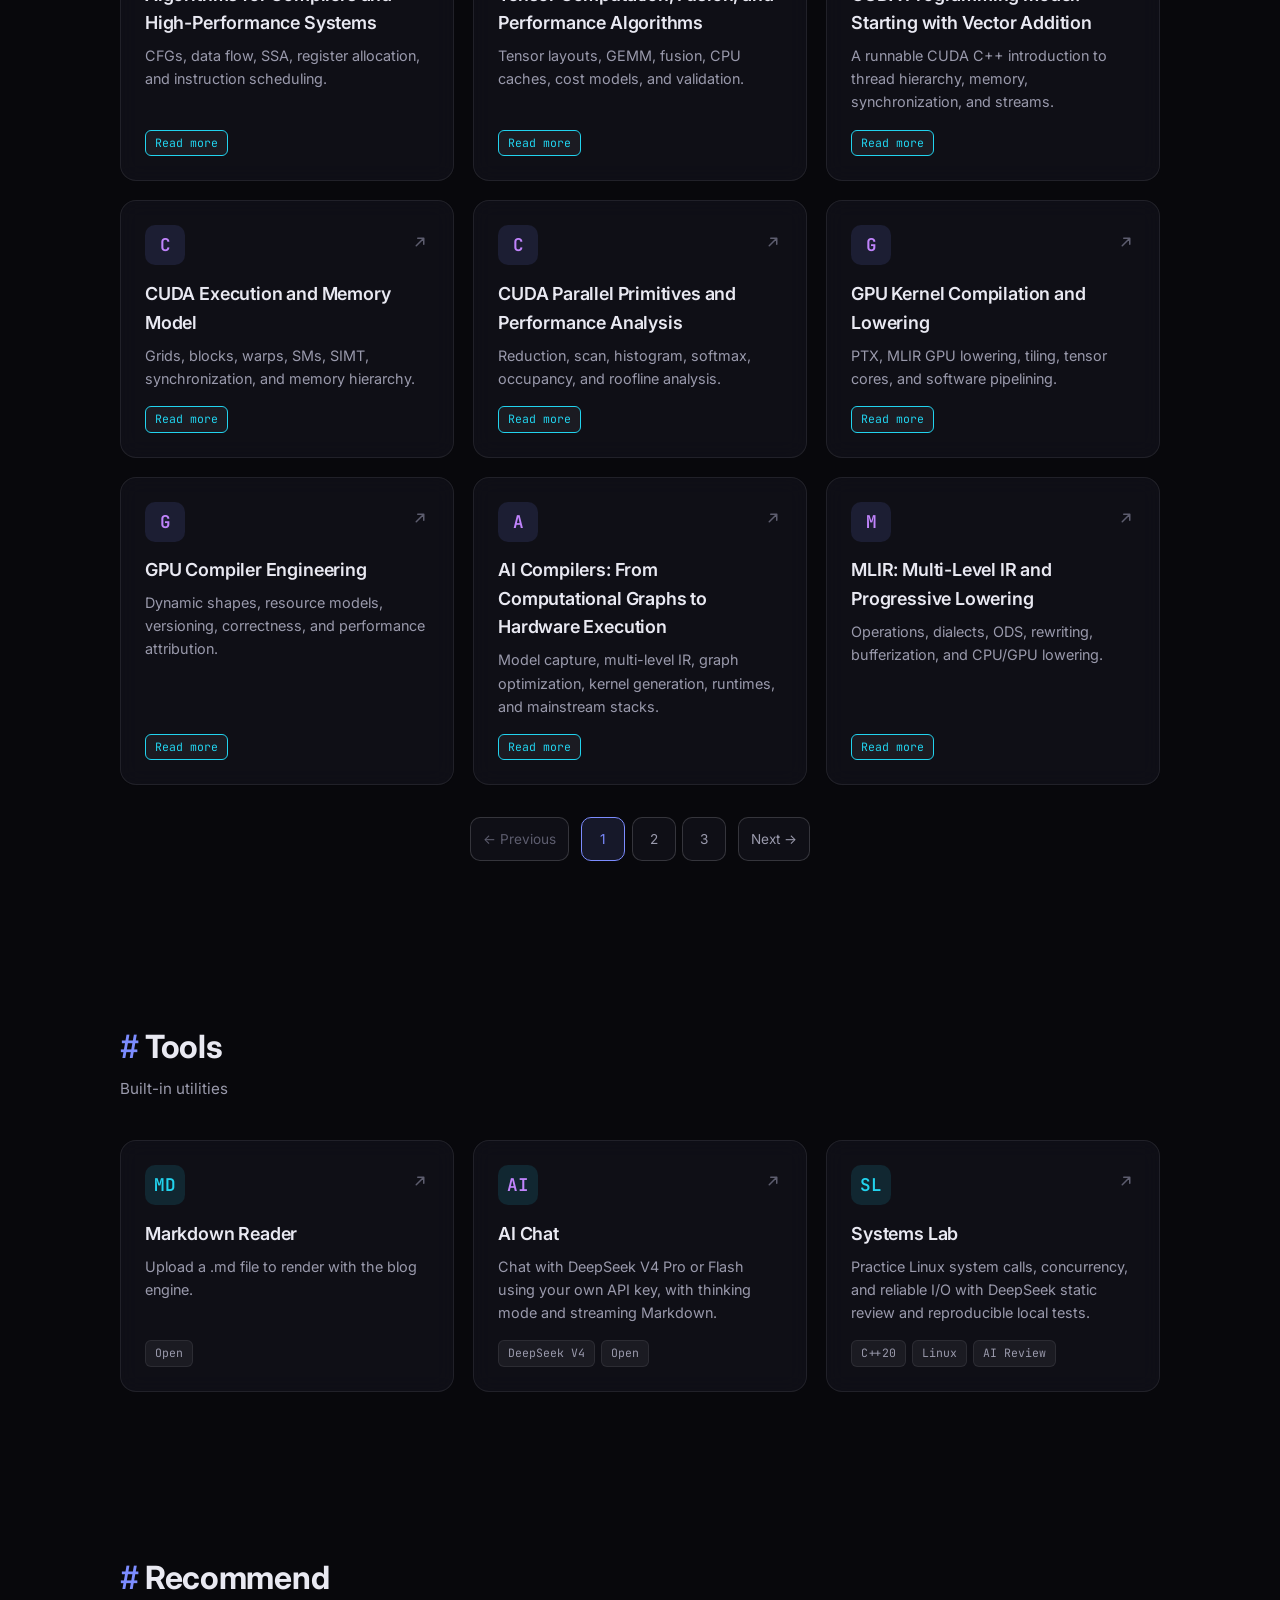
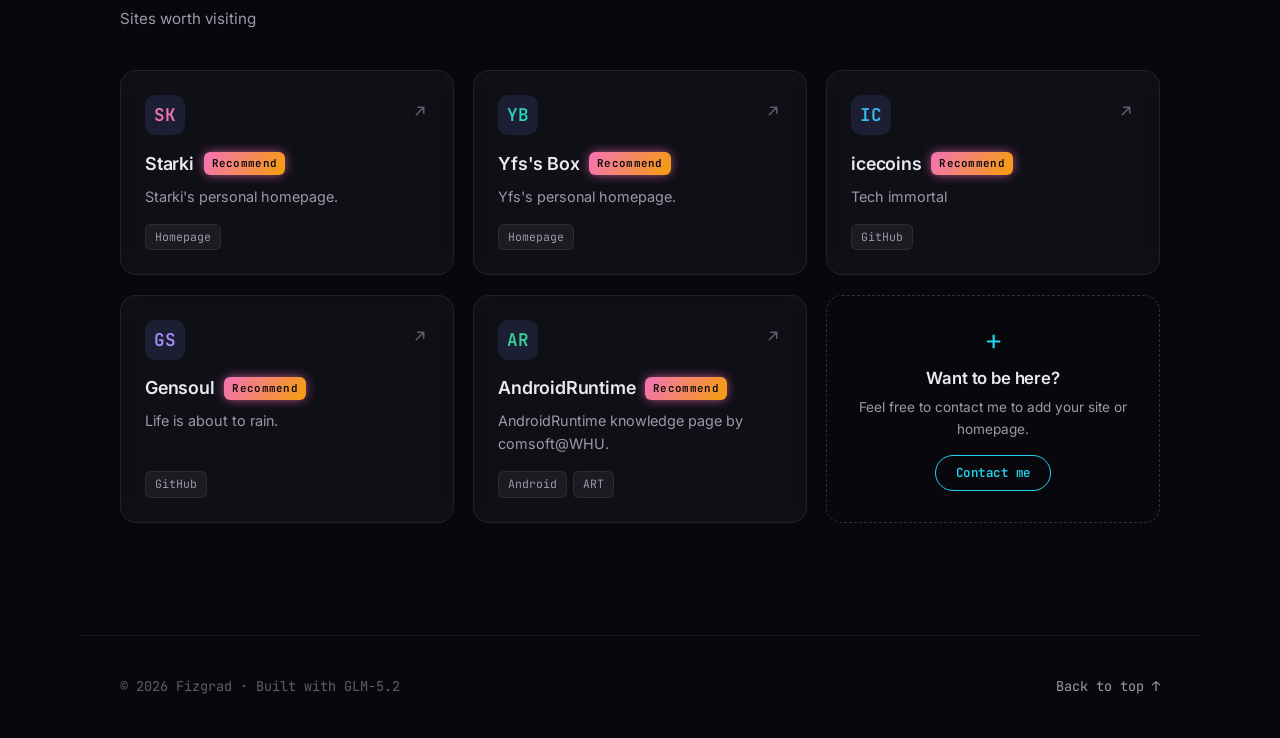
==== commit b8710fb9: "Update blog tutorials and add pagination" ====
--- a/index.html
+++ b/index.html
@@ -91,7 +91,24 @@
         <h2 class="section-title"><span class="hash">#</span> <span data-i18n="blogTitle">博客</span></h2>
         <p class="section-sub" data-i18n="blogSub">所思所写</p>
       </div>
+      <div class="blog-toolbar">
+        <label class="blog-search" for="blog-search">
+          <span data-i18n="blogSearchLabel">搜索文章</span>
+          <input id="blog-search" type="search" placeholder="标题或简介" data-i18n-placeholder="blogSearchPlaceholder" aria-controls="blog-grid" />
+        </label>
+        <p id="blog-status" class="blog-status" role="status" aria-live="polite" aria-atomic="true"></p>
+      </div>
       <div class="card-grid" id="blog-grid"></div>
+      <p id="blog-empty" class="blog-empty" data-i18n="blogEmpty" hidden>没有找到相关文章</p>
+      <nav id="blog-pagination" class="blog-pagination" data-i18n-aria="blogPaginationAria" aria-label="博客分页" hidden>
+        <button id="blog-prev" class="blog-page blog-page-step" type="button" data-blog-action="prev" aria-controls="blog-grid" disabled>
+          <span aria-hidden="true">←</span> <span data-i18n="blogPrevious">上一页</span>
+        </button>
+        <div id="blog-page-list" class="blog-page-list"></div>
+        <button id="blog-next" class="blog-page blog-page-step" type="button" data-blog-action="next" aria-controls="blog-grid" disabled>
+          <span data-i18n="blogNext">下一页</span> <span aria-hidden="true">→</span>
+        </button>
+      </nav>
     </section>
 
     <section class="section" id="tools">
--- a/assets/css/style.css
+++ b/assets/css/style.css
@@ -480,6 +480,74 @@
   border-color: var(--accent-2);
 }
 
+#blog { scroll-margin-top: 5rem; }
+.blog-toolbar {
+  display: flex;
+  align-items: flex-end;
+  justify-content: space-between;
+  flex-wrap: wrap;
+  gap: 1rem;
+  margin-bottom: 1.5rem;
+}
+.blog-search {
+  display: flex;
+  flex-direction: column;
+  gap: 0.45rem;
+  flex: 1 1 240px;
+  max-width: 26rem;
+  color: var(--text-dim);
+  font-size: 0.85rem;
+}
+.blog-search input {
+  width: 100%;
+  min-height: 44px;
+  padding: 0.65rem 0.9rem;
+  border: 1px solid var(--border-strong);
+  border-radius: 10px;
+  background: var(--surface);
+  color: var(--text);
+  font: inherit;
+  transition: border-color 0.2s;
+}
+.blog-search input::placeholder { color: var(--text-dim); }
+.blog-status { color: var(--text-dim); font-size: 0.85rem; padding-bottom: 0.65rem; }
+.blog-empty { padding: 2rem 0; text-align: center; color: var(--text-dim); }
+.blog-pagination {
+  display: flex;
+  align-items: center;
+  justify-content: center;
+  flex-wrap: wrap;
+  gap: 0.75rem;
+  margin-top: 2rem;
+}
+.blog-pagination[hidden], .blog-empty[hidden] { display: none; }
+.blog-page-list { display: flex; align-items: center; justify-content: center; gap: 0.4rem; }
+.blog-page {
+  min-width: 44px;
+  min-height: 44px;
+  padding: 0.5rem 0.75rem;
+  border: 1px solid var(--border-strong);
+  border-radius: 10px;
+  background: var(--surface);
+  color: var(--text-dim);
+  font: inherit;
+  font-size: 0.85rem;
+  cursor: pointer;
+  transition: color 0.2s, border-color 0.2s, background 0.2s;
+}
+.blog-page:hover:not(:disabled) { color: var(--text); border-color: var(--accent); }
+.blog-page[aria-current="page"] {
+  color: var(--accent);
+  border-color: var(--accent);
+  background: rgba(124, 140, 255, 0.12);
+}
+.blog-page:disabled { color: var(--text-faint); cursor: default; }
+.blog-page:focus-visible, .blog-search input:focus-visible {
+  outline: 2px solid var(--accent-2);
+  outline-offset: 3px;
+}
+.blog-page-ellipsis { color: var(--text-dim); padding: 0 0.2rem; }
+
 .post-wrap {
   max-width: 800px;
   margin: 0 auto;
@@ -490,35 +558,77 @@
   background: transparent;
   font-family: "JetBrains Mono", var(--font-mono);
 }
+.markdown-body div.math-slot {
+  min-width: 0;
+  max-width: 100%;
+  overflow-x: auto;
+  overflow-y: hidden;
+  padding: 0.25rem 0;
+  overscroll-behavior-inline: contain;
+  scrollbar-width: thin;
+  -webkit-overflow-scrolling: touch;
+}
+.markdown-body div.math-slot > mjx-container[display="true"] {
+  width: max-content;
+  min-width: 100%;
+}
+.markdown-body div.math-slot::-webkit-scrollbar { height: 4px; }
+.markdown-body div.math-slot::-webkit-scrollbar-thumb {
+  background: var(--border-strong);
+  border-radius: 2px;
+}
+.markdown-body div.math-slot::-webkit-scrollbar-track { background: transparent; }
 .post-wrap .mermaid {
   display: inline-block;
 }
 .mermaid-wrapper {
   position: relative;
+  display: flex;
+  flex-direction: column;
   margin: 1rem 0;
+  min-width: 0;
   border: 1px solid var(--border);
   border-radius: 10px;
   background: rgba(0, 0, 0, 0.2);
+  overflow: hidden;
 }
 .mermaid-scroll {
+  min-width: 0;
   overflow: auto;
   max-height: 600px;
   padding: 1rem;
-  text-align: center;
+  overscroll-behavior: contain;
+  scrollbar-width: thin;
+  -webkit-overflow-scrolling: touch;
+}
+.mermaid-wrapper .mermaid {
+  display: flex;
+  align-items: center;
+  justify-content: center;
+  width: max-content;
+  min-width: 100%;
+  min-height: 100%;
+  margin: 0 auto;
+}
+.mermaid-wrapper .mermaid svg {
+  display: block;
+  margin: 0 auto;
 }
 .mermaid-controls {
   position: absolute;
+  right: 0.5rem;
   bottom: 0.5rem;
-  right: 0.5rem;
-  display: flex;
+  display: flex;
+  align-items: center;
   gap: 0.3rem;
   z-index: 2;
 }
-.mermaid-zoom-btn {
+.mermaid-control-btn {
   width: 28px;
   height: 28px;
   display: grid;
   place-items: center;
+  padding: 0;
   font-size: 1rem;
   font-weight: 600;
   line-height: 1;
@@ -527,11 +637,68 @@
   border: 1px solid var(--border);
   border-radius: 6px;
   cursor: pointer;
+  white-space: nowrap;
   transition: color 0.2s, border-color 0.2s;
 }
-.mermaid-zoom-btn:hover {
+.mermaid-control-btn:hover:not(:disabled),
+.mermaid-control-btn:focus-visible {
   color: var(--accent-2);
   border-color: var(--accent-2);
+  outline: none;
+}
+.mermaid-control-btn:disabled {
+  opacity: 0.38;
+  cursor: not-allowed;
+}
+.mermaid-fullscreen-icon {
+  display: block;
+  width: 14px;
+  height: 14px;
+  fill: none;
+  stroke: currentColor;
+  stroke-width: 2;
+  stroke-linecap: round;
+  stroke-linejoin: round;
+  pointer-events: none;
+}
+body.mermaid-page-fullscreen-open {
+  overflow: hidden;
+}
+.mermaid-wrapper.is-mermaid-page-fullscreen {
+  position: fixed;
+  inset: 0;
+  z-index: 10000;
+  width: auto;
+  height: auto;
+  max-width: none;
+  max-height: none;
+  margin: 0;
+  border: 0;
+  border-radius: 0;
+  background: #08080c;
+}
+.mermaid-wrapper.is-mermaid-page-fullscreen .mermaid-controls {
+  top: 0.75rem;
+  right: 0.75rem;
+  bottom: auto;
+}
+.mermaid-wrapper.is-mermaid-page-fullscreen .mermaid-scroll {
+  flex: 1 1 auto;
+  min-height: 0;
+  max-height: none;
+  padding: 4.25rem 1.5rem 1.5rem;
+}
+.mermaid-wrapper.is-mermaid-page-fullscreen .mermaid-fullscreen-btn {
+  width: auto;
+  min-width: 28px;
+  padding: 0 0.65rem;
+  font-size: 0.78rem;
+}
+
+@media (max-width: 480px) {
+  .mermaid-wrapper.is-mermaid-page-fullscreen .mermaid-scroll {
+    padding: 4rem 0.75rem 0.75rem;
+  }
 }
 
 .markdown-body pre {
@@ -654,6 +821,14 @@
   text-align: center;
   padding: 4rem 0;
 }
+.markdown-body .post-translation-notice {
+  margin: 0 0 1.5rem;
+  padding: 0.75rem 1rem;
+  color: var(--text-dim);
+  background: rgba(124, 140, 255, 0.08);
+  border: 1px solid rgba(124, 140, 255, 0.28);
+  border-radius: 8px;
+}
 
 .reader-dropzone {
   min-height: 60vh;
@@ -754,6 +929,13 @@
 }
 .chat-field input:focus,
 .chat-field textarea:focus { border-color: var(--accent); }
+.chat-field input[aria-invalid="true"] {
+  border-color: #fb7185;
+}
+.chat-field input[aria-invalid="true"]:focus {
+  border-color: #fb7185;
+  box-shadow: 0 0 0 2px rgba(251, 113, 133, 0.16);
+}
 .chat-field input[type="range"] { padding: 0; }
 .chat-field input[type="range"]:disabled,
 .chat-field input[type="text"]:disabled,
@@ -769,6 +951,13 @@
   color: #f59e0b;
   margin: -0.5rem 0 0.6rem;
   padding-left: 0.2rem;
+}
+.chat-field-error {
+  margin: -0.55rem 0 0.8rem;
+  padding-left: 0.2rem;
+  color: #fb7185;
+  font-size: 0.72rem;
+  line-height: 1.5;
 }
 .chat-field input[type="number"] {
   color-scheme: dark;
@@ -1237,6 +1426,12 @@
 
 .toc-nav { list-style: none; }
 .toc-nav li { margin: 0; }
+.toc-nav .toc-sections {
+  list-style: none;
+  margin: 0;
+  padding: 0;
+}
+.toc-nav .toc-sections[hidden] { display: none; }
 .toc-nav a {
   display: block;
   padding: 0.35rem 0.8rem;
@@ -1258,6 +1453,23 @@
   border-left-color: var(--accent-2);
   background: rgba(34, 211, 238, 0.06);
   font-weight: 500;
+}
+.toc-nav .toc-chapter.current > .toc-h1 {
+  color: var(--text);
+  border-left-color: var(--border-strong);
+}
+.toc-nav .toc-chapter.has-sections > .toc-h1 {
+  position: relative;
+  padding-right: 1.6rem;
+}
+.toc-nav .toc-chapter.has-sections > .toc-h1::after {
+  content: "›";
+  position: absolute;
+  right: 0.65rem;
+  transition: transform 0.2s ease;
+}
+.toc-nav .toc-chapter.has-sections.current > .toc-h1::after {
+  transform: rotate(90deg);
 }
 .toc-nav .toc-h2 { padding-left: 1.4rem; font-size: 0.8rem; }
 .toc-nav .toc-h3 { padding-left: 2rem; font-size: 0.78rem; }
@@ -1289,6 +1501,11 @@
   .nav-back-full { display: none; }
   .nav-back-short { display: inline; }
   .card-grid { grid-template-columns: 1fr; }
+  .blog-search { max-width: none; }
+  .blog-status { padding-bottom: 0; }
+  .blog-pagination { display: grid; grid-template-columns: repeat(2, minmax(0, 1fr)); gap: 0.75rem; }
+  .blog-page-list { grid-column: 1 / -1; grid-row: 2; gap: 0.25rem; }
+  .blog-page-list .blog-page { min-width: 36px; padding: 0.5rem 0.35rem; }
   .socials a span { display: none; }
   .socials a { padding: 0.6rem; }
 }
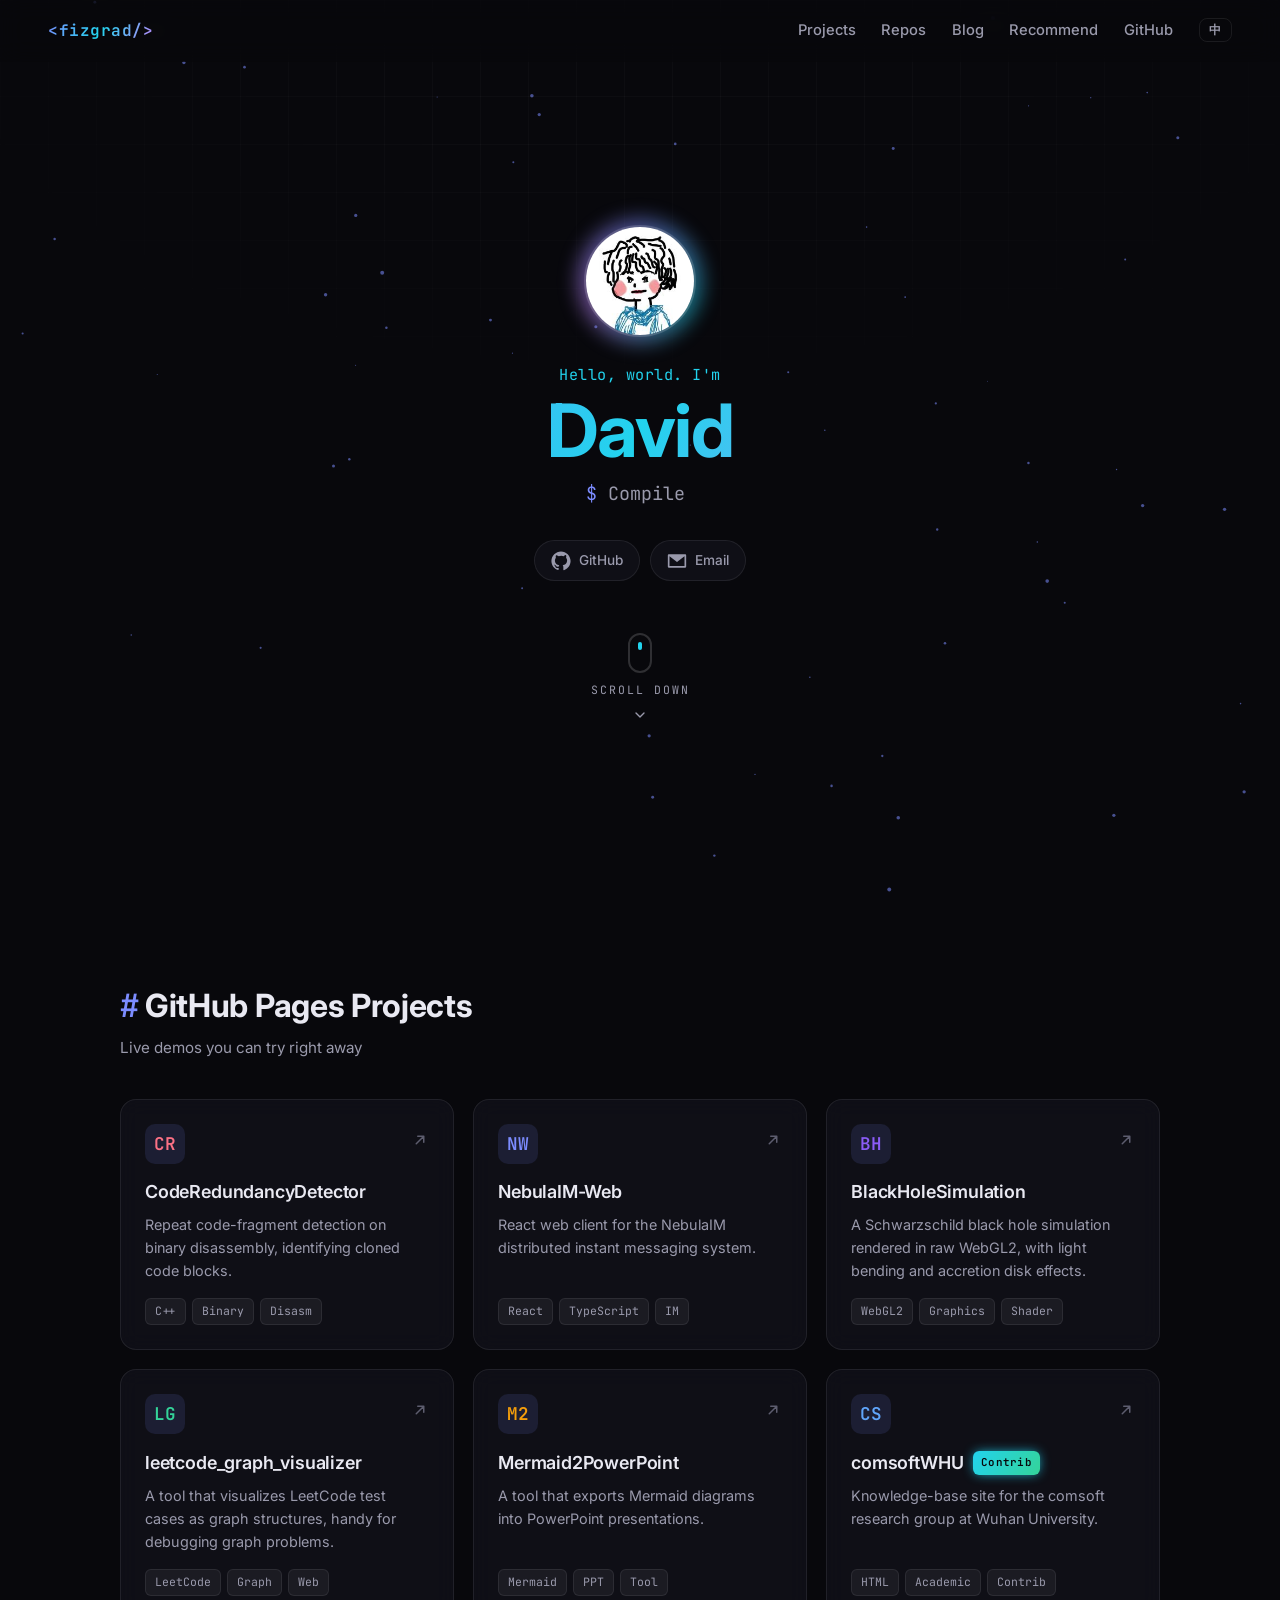
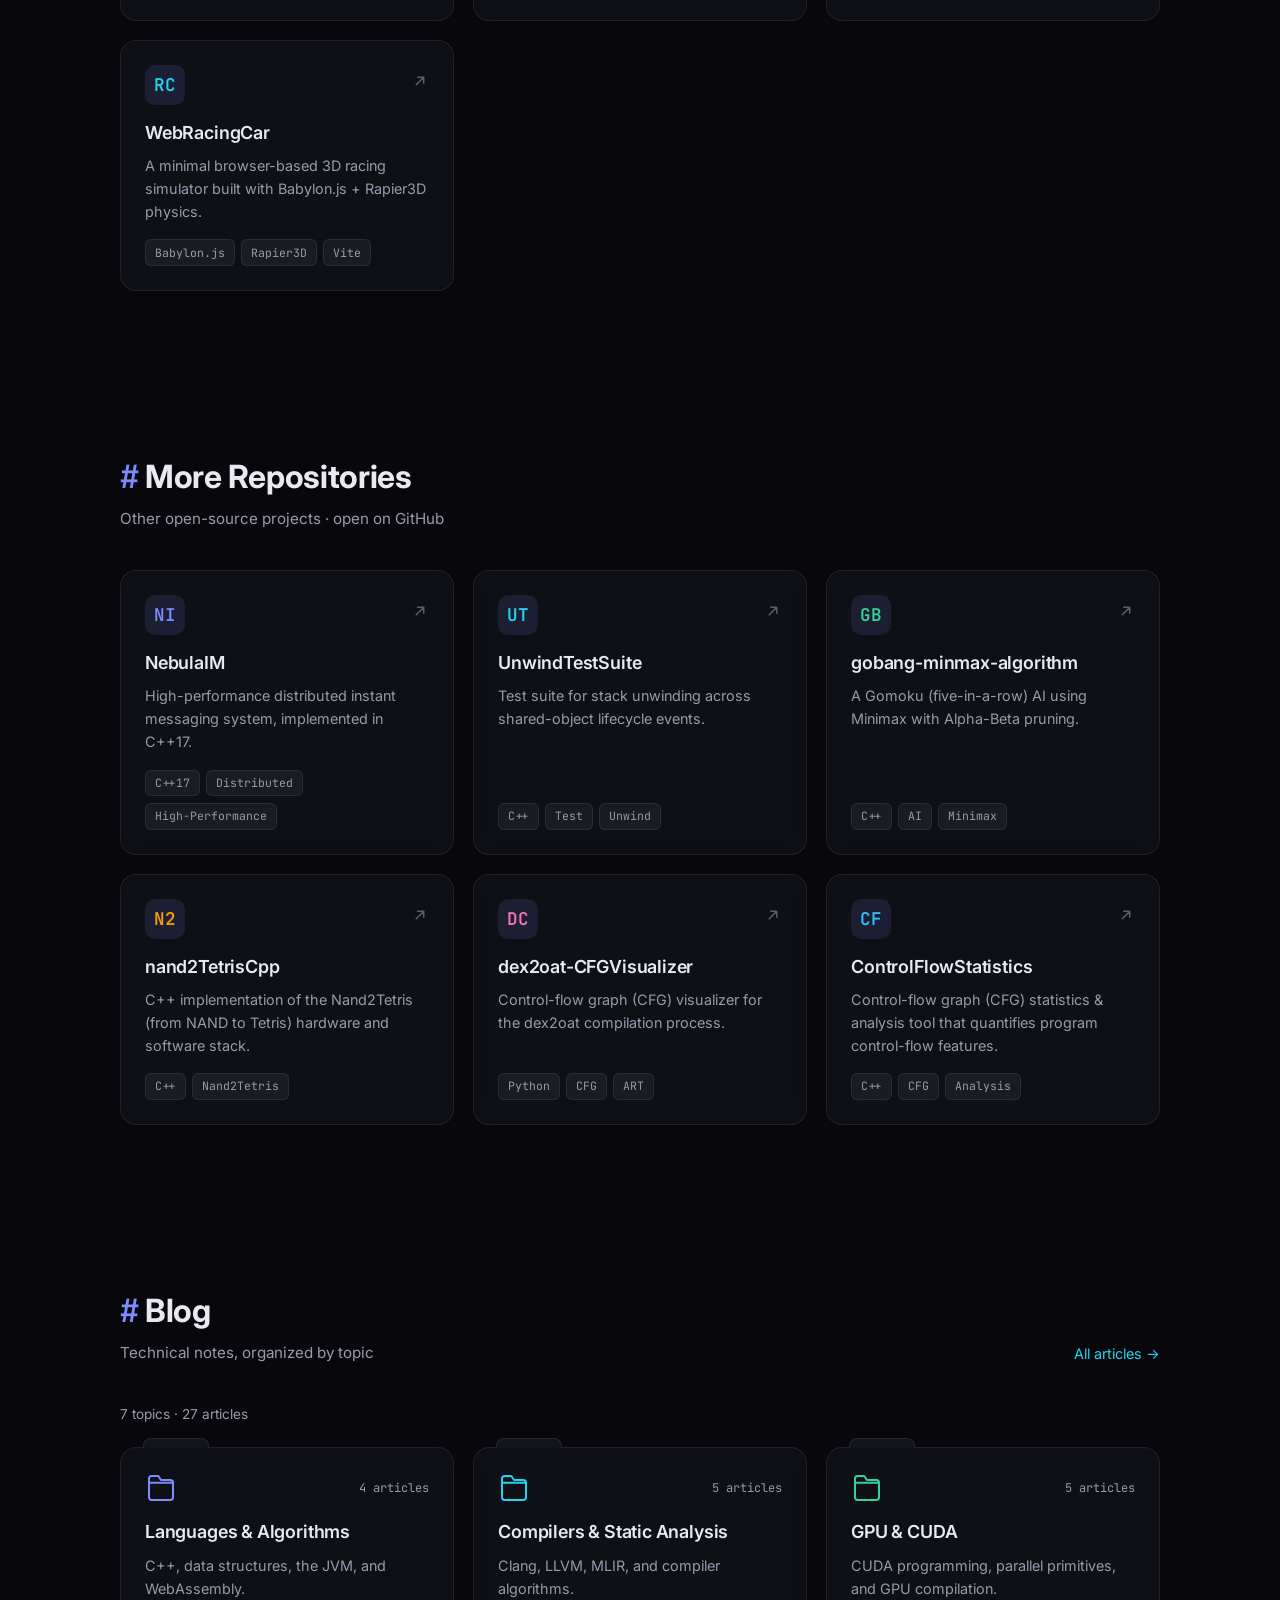
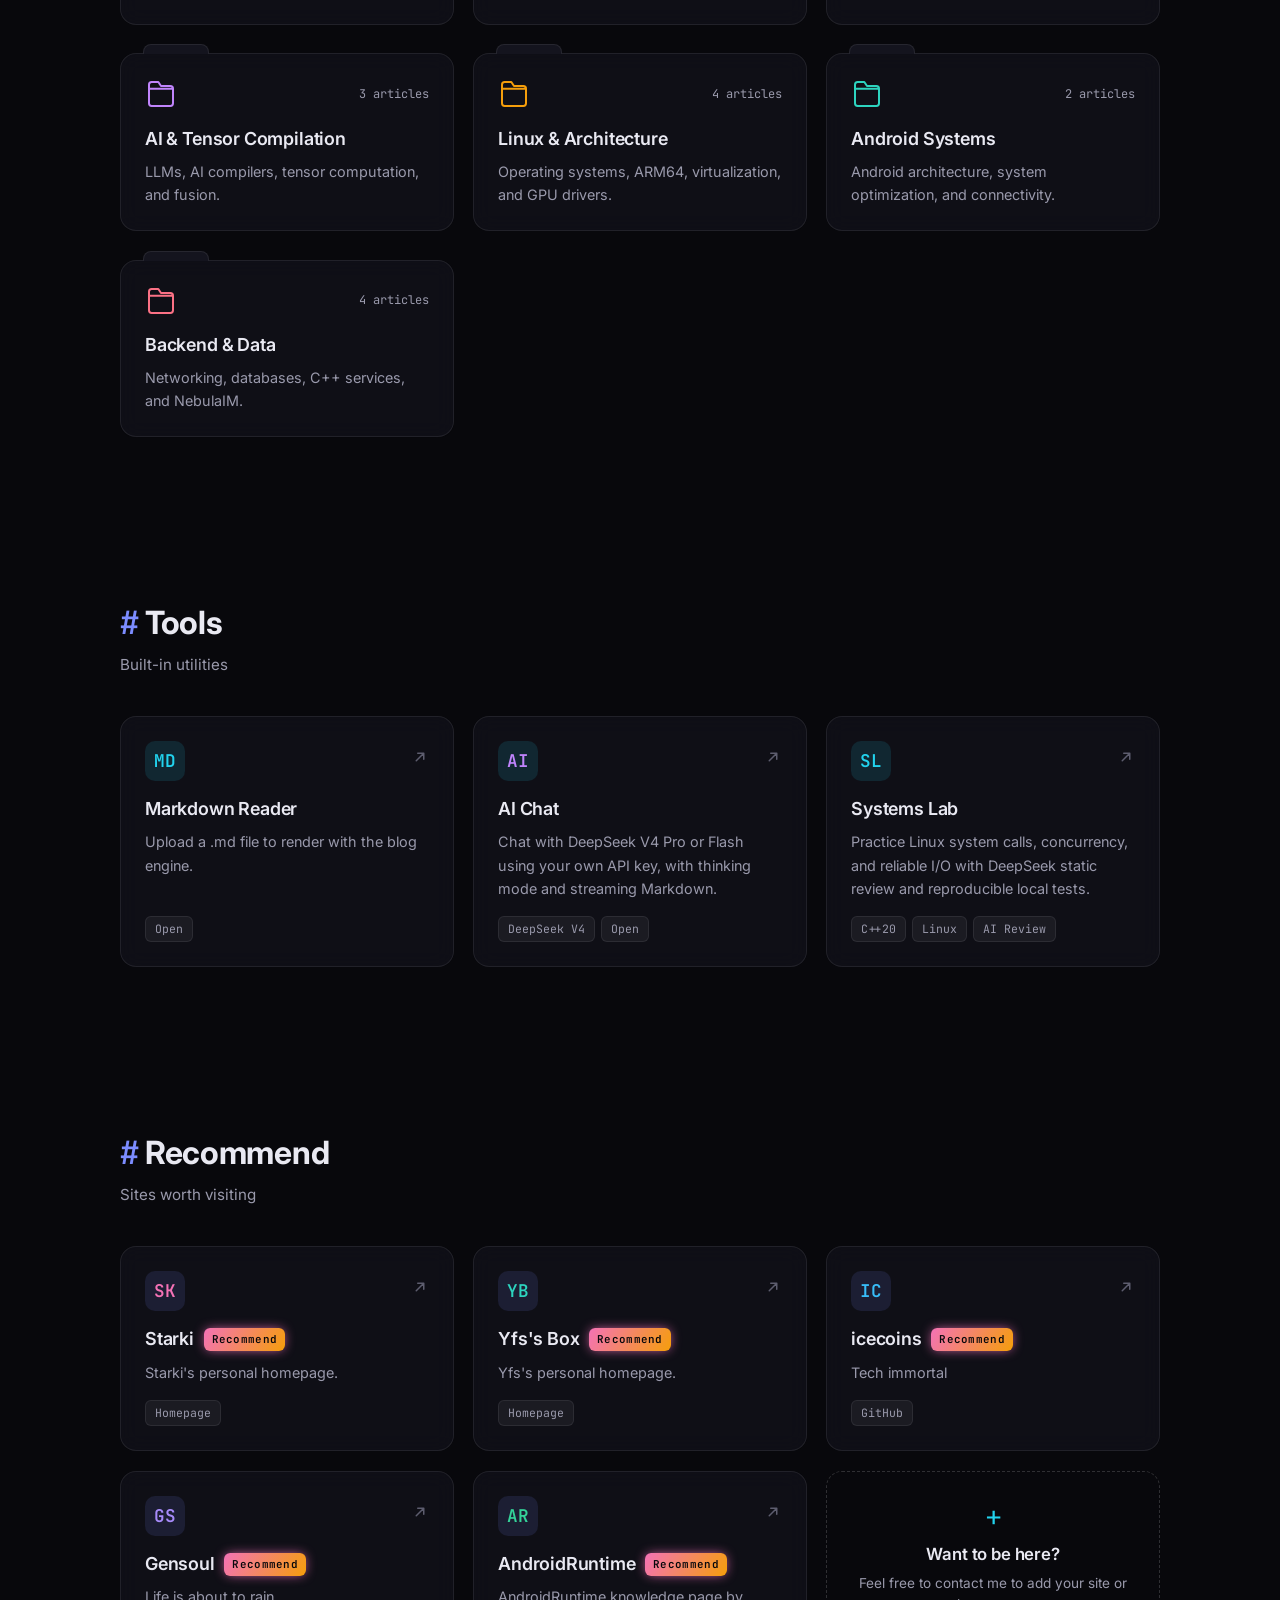
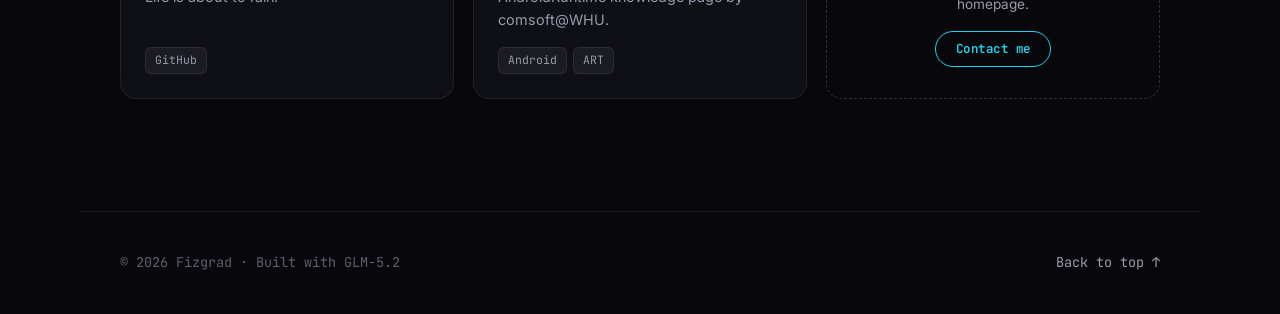
==== commit 733a8f4e: "整理博客主题分类并补充编译器与 CUDA 教程" ====
--- a/index.html
+++ b/index.html
@@ -87,28 +87,15 @@
     </section>
 
     <section class="section" id="blog">
-      <div class="section-head">
-        <h2 class="section-title"><span class="hash">#</span> <span data-i18n="blogTitle">博客</span></h2>
-        <p class="section-sub" data-i18n="blogSub">所思所写</p>
+      <div class="section-head blog-section-head">
+        <div>
+          <h2 class="section-title"><span class="hash">#</span> <span data-i18n="blogTitle">博客</span></h2>
+          <p class="section-sub" data-i18n="blogSub">按主题整理的技术笔记</p>
+        </div>
+        <a href="blog/index.html" class="blog-all-link" data-i18n="blogAll">全部文章 →</a>
       </div>
-      <div class="blog-toolbar">
-        <label class="blog-search" for="blog-search">
-          <span data-i18n="blogSearchLabel">搜索文章</span>
-          <input id="blog-search" type="search" placeholder="标题或简介" data-i18n-placeholder="blogSearchPlaceholder" aria-controls="blog-grid" />
-        </label>
-        <p id="blog-status" class="blog-status" role="status" aria-live="polite" aria-atomic="true"></p>
-      </div>
-      <div class="card-grid" id="blog-grid"></div>
-      <p id="blog-empty" class="blog-empty" data-i18n="blogEmpty" hidden>没有找到相关文章</p>
-      <nav id="blog-pagination" class="blog-pagination" data-i18n-aria="blogPaginationAria" aria-label="博客分页" hidden>
-        <button id="blog-prev" class="blog-page blog-page-step" type="button" data-blog-action="prev" aria-controls="blog-grid" disabled>
-          <span aria-hidden="true">←</span> <span data-i18n="blogPrevious">上一页</span>
-        </button>
-        <div id="blog-page-list" class="blog-page-list"></div>
-        <button id="blog-next" class="blog-page blog-page-step" type="button" data-blog-action="next" aria-controls="blog-grid" disabled>
-          <span data-i18n="blogNext">下一页</span> <span aria-hidden="true">→</span>
-        </button>
-      </nav>
+      <p id="blog-status" class="blog-status" role="status" aria-live="polite" aria-atomic="true"></p>
+      <div class="card-grid blog-folder-grid" id="blog-grid"></div>
     </section>
 
     <section class="section" id="tools">
@@ -133,6 +120,7 @@
     <a href="#top" class="back-top" data-i18n="backTop">回到顶部 ↑</a>
   </footer>
 
+  <script src="assets/js/blog-catalog.js"></script>
   <script src="assets/js/main.js"></script>
 </body>
 </html>
--- a/assets/css/style.css
+++ b/assets/css/style.css
@@ -547,6 +547,92 @@
   outline-offset: 3px;
 }
 .blog-page-ellipsis { color: var(--text-dim); padding: 0 0.2rem; }
+
+.blog-section-head { display: flex; align-items: flex-end; justify-content: space-between; gap: 1rem; }
+.blog-all-link { color: var(--accent-2); font-size: 0.9rem; white-space: nowrap; }
+.blog-all-link:hover { color: var(--text); }
+.blog-folder-grid { gap: 1.8rem 1.2rem; padding-top: 0.7rem; }
+.blog-folder {
+  overflow: visible;
+  min-width: 0;
+  padding: 1.5rem;
+}
+.blog-folder::after { display: none; }
+.blog-folder-tab {
+  position: absolute;
+  top: -10px;
+  left: 22px;
+  width: 66px;
+  height: 10px;
+  border: 1px solid var(--border);
+  border-bottom: none;
+  border-radius: 8px 8px 0 0;
+  background: #14141e;
+  transition: border-color 0.25s;
+}
+.blog-folder:hover .blog-folder-tab { border-color: var(--card-glow); }
+.blog-folder-icon { color: var(--card-glow); display: inline-flex; }
+.blog-folder-icon svg { width: 32px; height: 32px; }
+.blog-folder-count { color: var(--text-dim); font-family: var(--font-mono); font-size: 0.75rem; }
+.blog-folder .card-desc { margin-bottom: 0; }
+.blog-folder:focus-visible, .blog-all-link:focus-visible, .blog-article-link:focus-visible,
+.blog-breadcrumb a:focus-visible, .blog-category-field select:focus-visible {
+  outline: 2px solid var(--accent-2);
+  outline-offset: 4px;
+}
+.blog-list-page { padding-top: 6.5rem; padding-bottom: 3rem; min-height: calc(100vh - 8rem); }
+.blog-breadcrumb {
+  display: flex;
+  align-items: baseline;
+  flex-wrap: wrap;
+  gap: 0.6rem;
+  color: var(--text-dim);
+  font-size: 0.85rem;
+  margin-bottom: 1.6rem;
+  overflow-wrap: anywhere;
+}
+.blog-breadcrumb[hidden] { display: none; }
+.blog-breadcrumb a:hover { color: var(--accent-2); }
+.blog-breadcrumb > [aria-hidden] { color: var(--text-faint); }
+.blog-list-heading { display: flex; align-items: flex-start; gap: 1rem; margin-bottom: 2rem; }
+.blog-list-heading h1 { font-size: clamp(1.5rem, 4vw, 2rem); line-height: 1.35; overflow-wrap: anywhere; }
+.blog-heading-icon { display: flex; padding-top: 0.1rem; }
+.blog-heading-icon svg { width: 38px; height: 38px; }
+.blog-category-field { display: flex; flex-direction: column; gap: 0.45rem; color: var(--text-dim); font-size: 0.85rem; }
+.blog-category-field select {
+  max-width: 100%;
+  min-height: 44px;
+  padding: 0.65rem 2rem 0.65rem 0.9rem;
+  border: 1px solid var(--border-strong);
+  border-radius: 10px;
+  background: #14141e;
+  color: var(--text);
+  font: inherit;
+  color-scheme: dark;
+}
+.blog-list-page .blog-toolbar { justify-content: flex-start; }
+.blog-list-page .blog-search { max-width: none; }
+.blog-list-page .blog-status { margin-bottom: 0.75rem; }
+.blog-article-list { list-style: none; border-top: 1px solid var(--border-strong); }
+.blog-article { border-bottom: 1px solid var(--border); }
+.blog-article-link {
+  display: flex;
+  align-items: center;
+  gap: 1rem;
+  padding: 1.4rem 0.8rem;
+  border-radius: 8px;
+  transition: background 0.2s;
+}
+.blog-article-link:hover { background: rgba(124, 140, 255, 0.05); }
+.blog-file-icon { display: flex; flex-shrink: 0; color: var(--topic-color, var(--accent)); }
+.blog-file-icon svg { width: 22px; height: 22px; }
+.blog-article-body { flex: 1; min-width: 0; }
+.blog-article-title { font-size: 1.05rem; font-weight: 600; line-height: 1.5; overflow-wrap: anywhere; }
+.blog-article-link:hover .blog-article-title { color: var(--accent-2); }
+.blog-article-description { color: var(--text-dim); font-size: 0.88rem; margin-top: 0.35rem; overflow-wrap: anywhere; }
+.blog-article-topic { display: inline-block; margin-top: 0.55rem; font-size: 0.75rem; color: var(--topic-color); }
+.blog-article-number { font-family: var(--font-mono); font-size: 0.75rem; color: var(--text-faint); }
+.blog-article-arrow { color: var(--text-dim); }
 
 .post-wrap {
   max-width: 800px;
@@ -1506,6 +1592,12 @@
   .blog-pagination { display: grid; grid-template-columns: repeat(2, minmax(0, 1fr)); gap: 0.75rem; }
   .blog-page-list { grid-column: 1 / -1; grid-row: 2; gap: 0.25rem; }
   .blog-page-list .blog-page { min-width: 36px; padding: 0.5rem 0.35rem; }
+  .blog-section-head { align-items: flex-start; flex-wrap: wrap; }
+  .blog-category-field { width: 100%; min-width: 0; }
+  .blog-category-field select { width: 100%; }
+  .blog-article-link { gap: 0.65rem; padding: 1.1rem 0; }
+  .blog-article-number { display: none; }
+  .blog-list-page { padding-top: 5.75rem; }
   .socials a span { display: none; }
   .socials a { padding: 0.6rem; }
 }
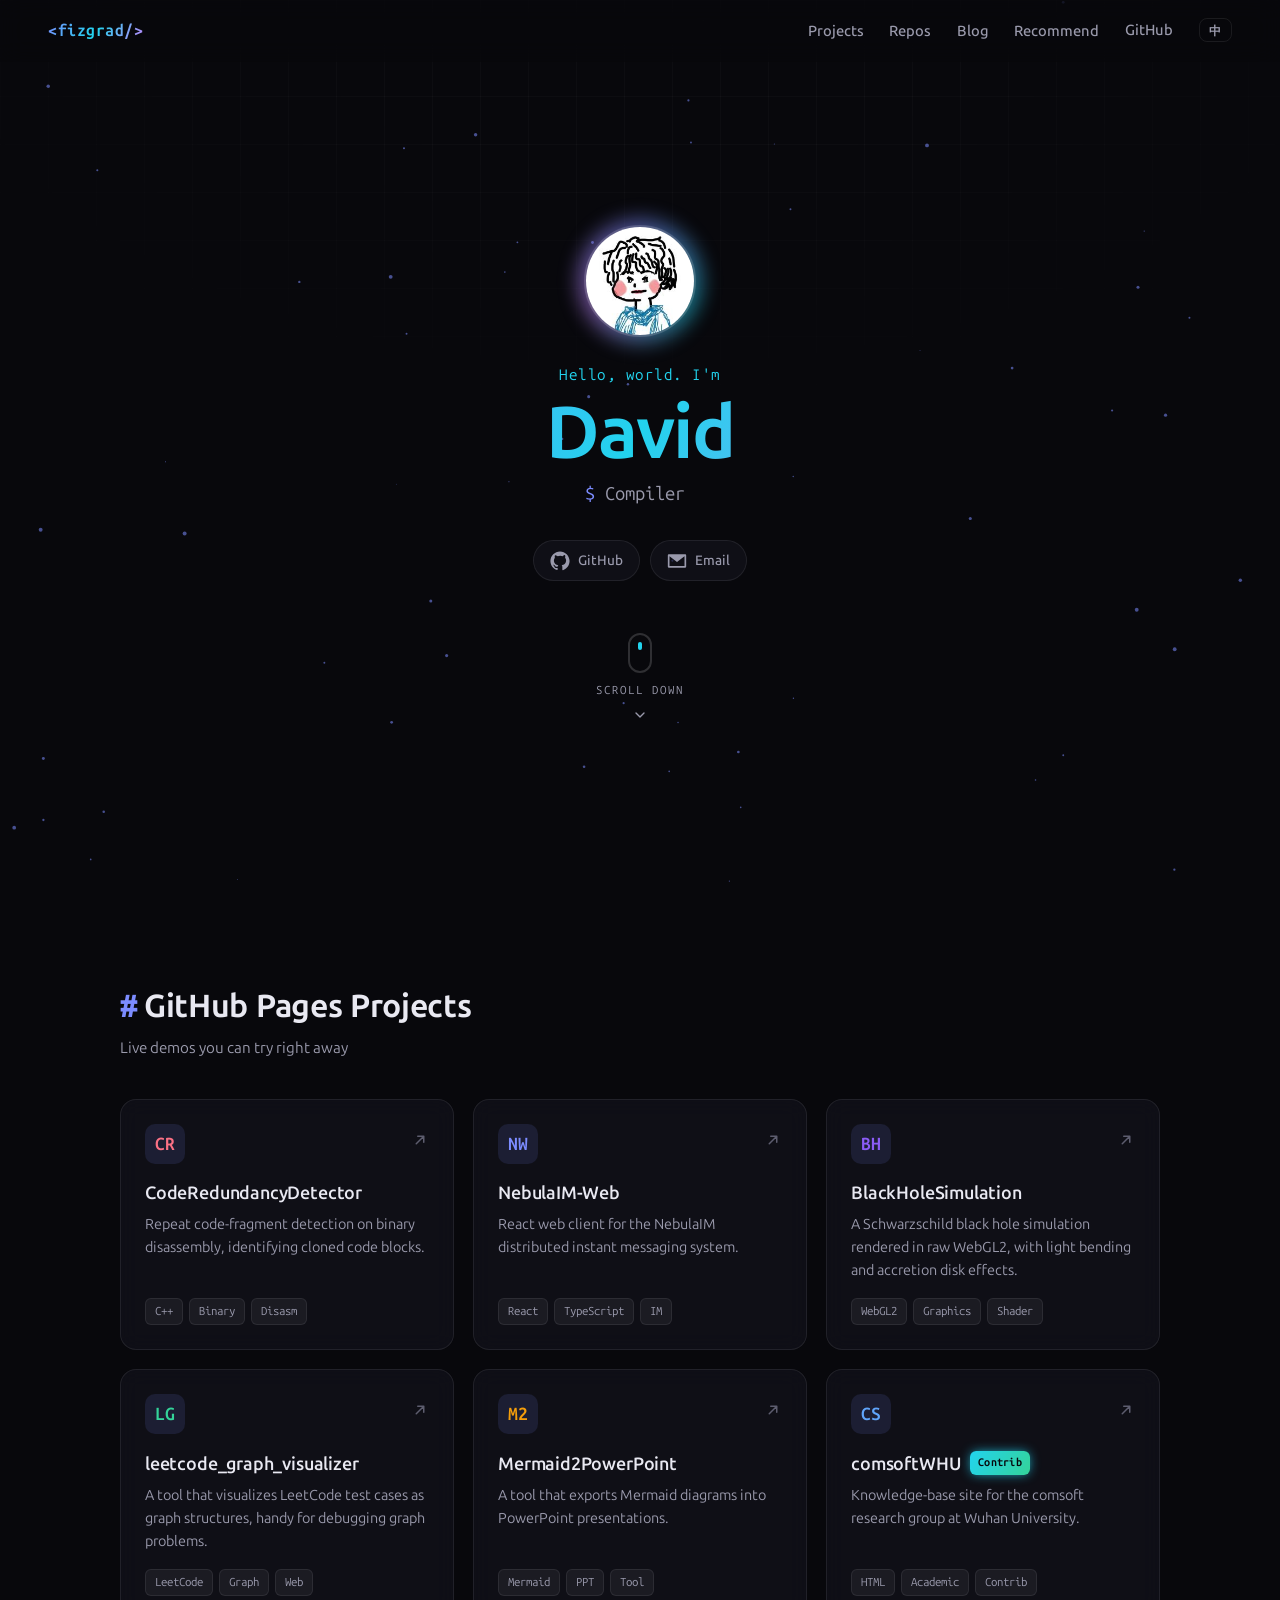
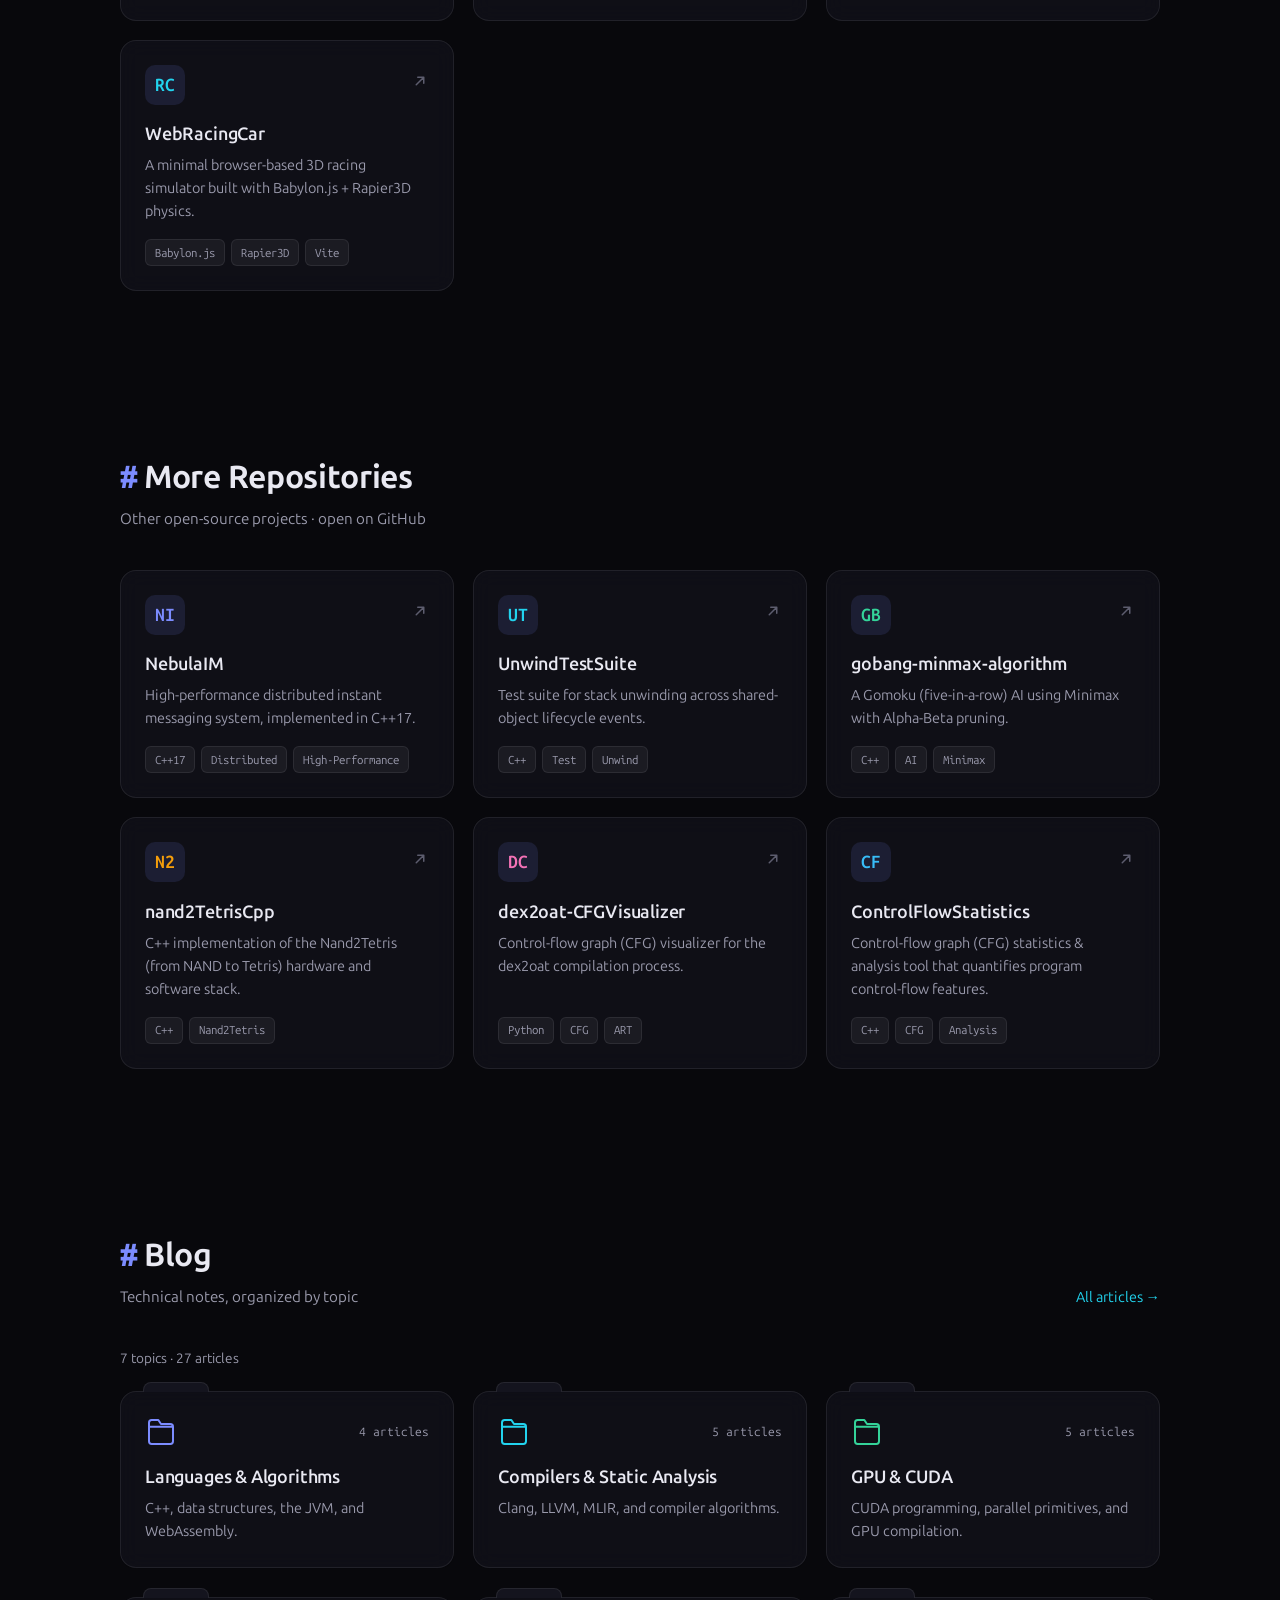
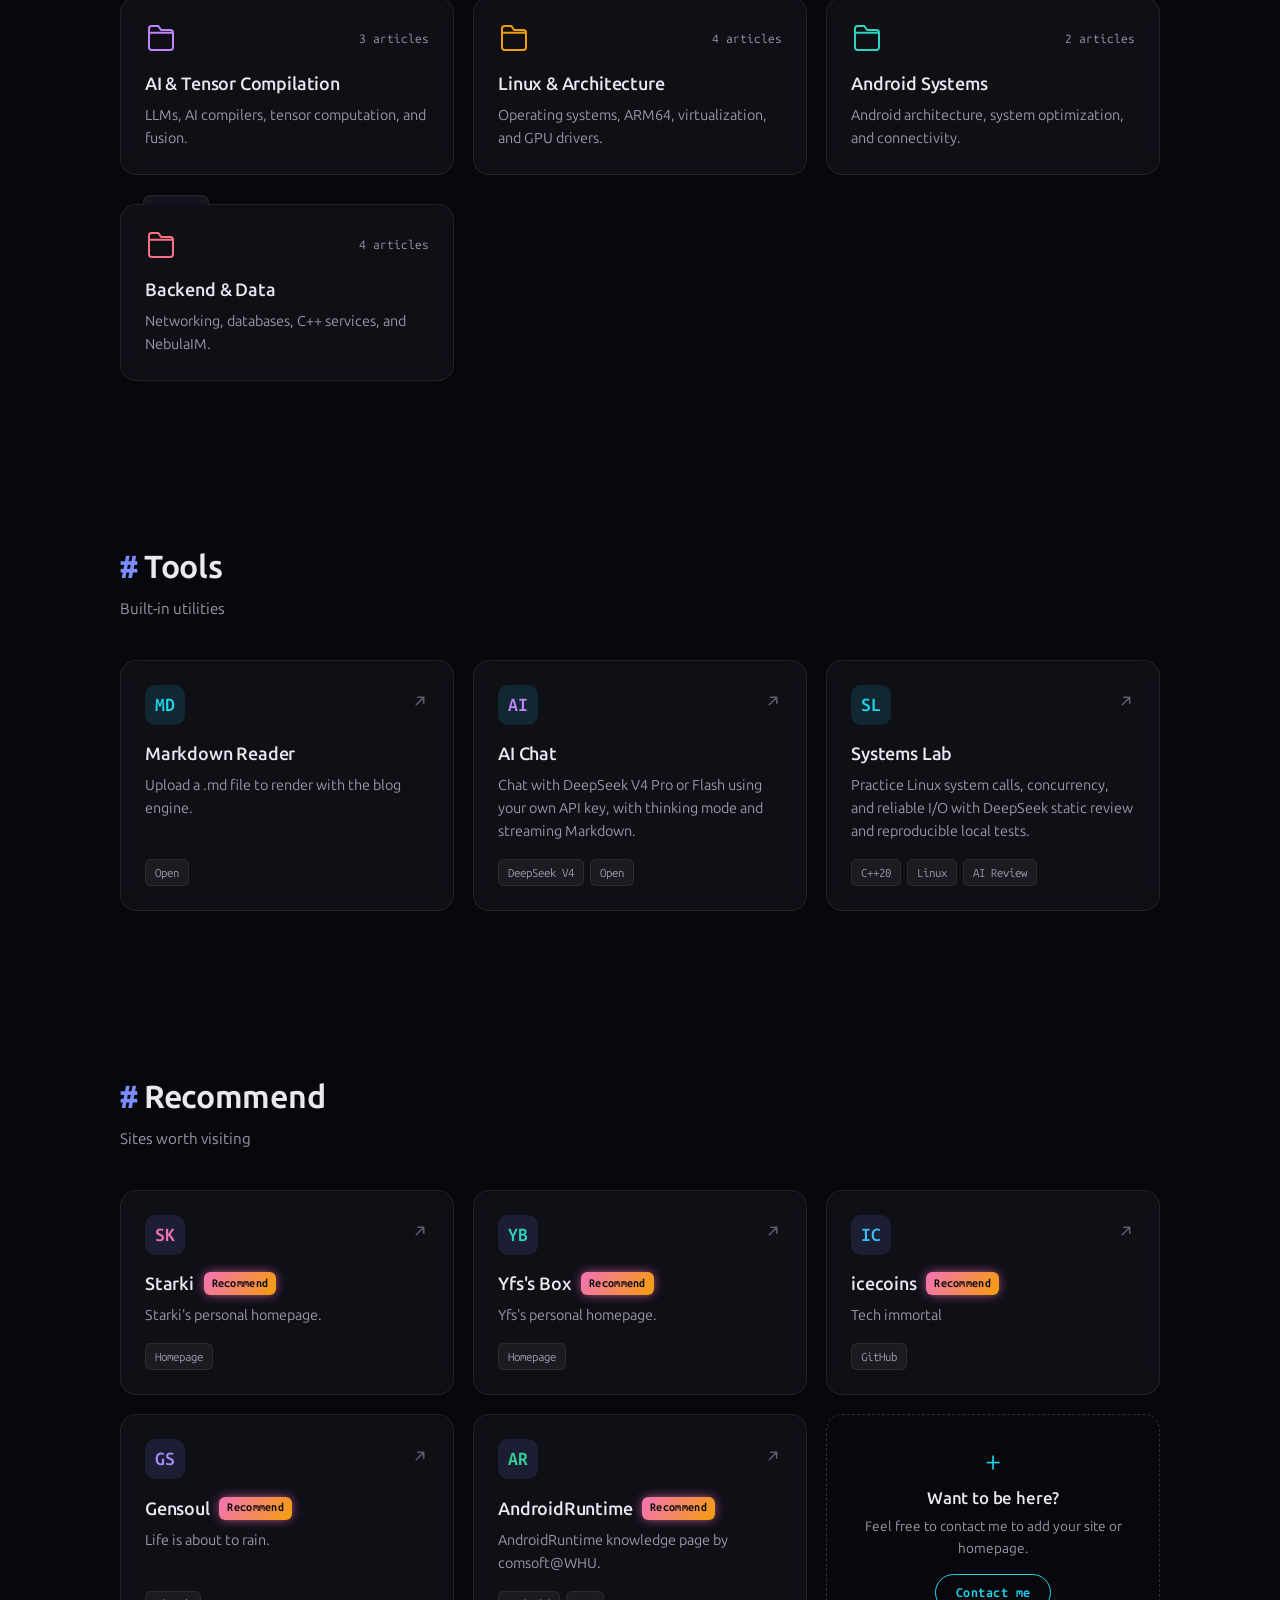
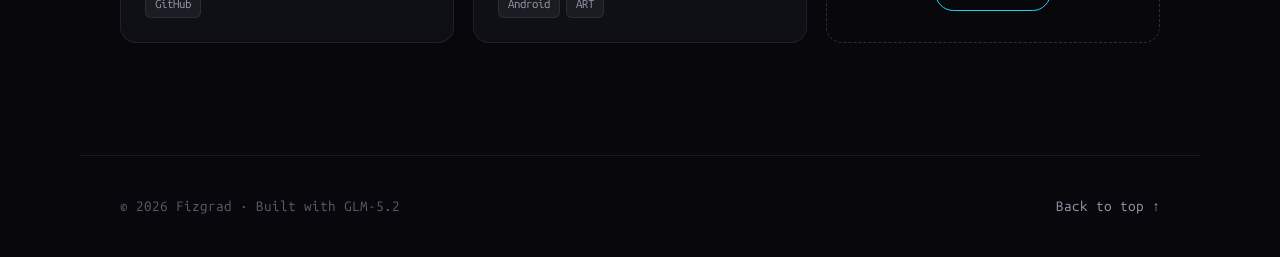
==== commit 820e154c: "统一网站 Ubuntu 字体并本地托管字体资源" ====
--- a/index.html
+++ b/index.html
@@ -6,9 +6,7 @@
   <meta name="description" content="Fizgrad - 个人主页" />
   <title>Fizgrad</title>
   <link rel="icon" href="assets/img/avatar.png" />
-  <link rel="preconnect" href="https://fonts.googleapis.com" />
-  <link rel="preconnect" href="https://fonts.gstatic.com" crossorigin />
-  <link href="https://fonts.googleapis.com/css2?family=Inter:wght@300;400;500;600;700&family=JetBrains+Mono:wght@400;500;600&display=swap" rel="stylesheet" />
+  <link rel="stylesheet" href="assets/css/fonts.css" />
   <link rel="stylesheet" href="assets/css/style.css" />
 </head>
 <body>
--- a/assets/css/fonts.css
+++ b/assets/css/fonts.css
@@ -0,0 +1,24 @@
+/* Original Canonical WOFF2 builds; licence and provenance: ../fonts/. */
+@font-face {
+  font-family: "Ubuntu";
+  font-style: normal;
+  font-weight: 100 800;
+  font-display: swap;
+  src: url("../fonts/ubuntu-latin.woff2") format("woff2");
+}
+
+@font-face {
+  font-family: "Ubuntu";
+  font-style: italic;
+  font-weight: 100 800;
+  font-display: swap;
+  src: url("../fonts/ubuntu-latin-italic.woff2") format("woff2");
+}
+
+@font-face {
+  font-family: "Ubuntu Mono";
+  font-style: normal;
+  font-weight: 100 800;
+  font-display: swap;
+  src: url("../fonts/ubuntu-mono-latin.woff2") format("woff2");
+}
--- a/assets/css/style.css
+++ b/assets/css/style.css
@@ -13,8 +13,8 @@
   --shadow: 0 20px 60px -20px rgba(0, 0, 0, 0.7);
   --radius: 16px;
   --maxw: 1120px;
-  --font-sans: "Inter", -apple-system, BlinkMacSystemFont, "Segoe UI", Roboto, "PingFang SC", "Microsoft YaHei", sans-serif;
-  --font-mono: "JetBrains Mono", "SF Mono", ui-monospace, Menlo, Consolas, monospace;
+  --font-sans: "Ubuntu", -apple-system, BlinkMacSystemFont, "Segoe UI", "PingFang SC", "Microsoft YaHei", sans-serif;
+  --font-mono: "Ubuntu Mono", "SF Mono", ui-monospace, Menlo, Consolas, monospace;
 }
 
 * { box-sizing: border-box; margin: 0; padding: 0; }
@@ -32,6 +32,9 @@
 }
 
 a { color: inherit; text-decoration: none; }
+
+button, input, select, textarea { font-family: inherit; }
+code, kbd, pre, samp, tt { font-family: var(--font-mono); }
 
 #bg-canvas {
   position: fixed;
@@ -642,7 +645,14 @@
 .post-page { padding-top: 5rem; }
 .post-wrap.markdown-body {
   background: transparent;
-  font-family: "JetBrains Mono", var(--font-mono);
+  font-family: var(--font-sans);
+}
+.markdown-body {
+  --fontStack-monospace: var(--font-mono);
+  font-family: var(--font-sans);
+}
+.markdown-body pre, .markdown-body code, .markdown-body kbd, .markdown-body samp, .markdown-body tt {
+  font-family: var(--font-mono);
 }
 .markdown-body div.math-slot {
   min-width: 0;
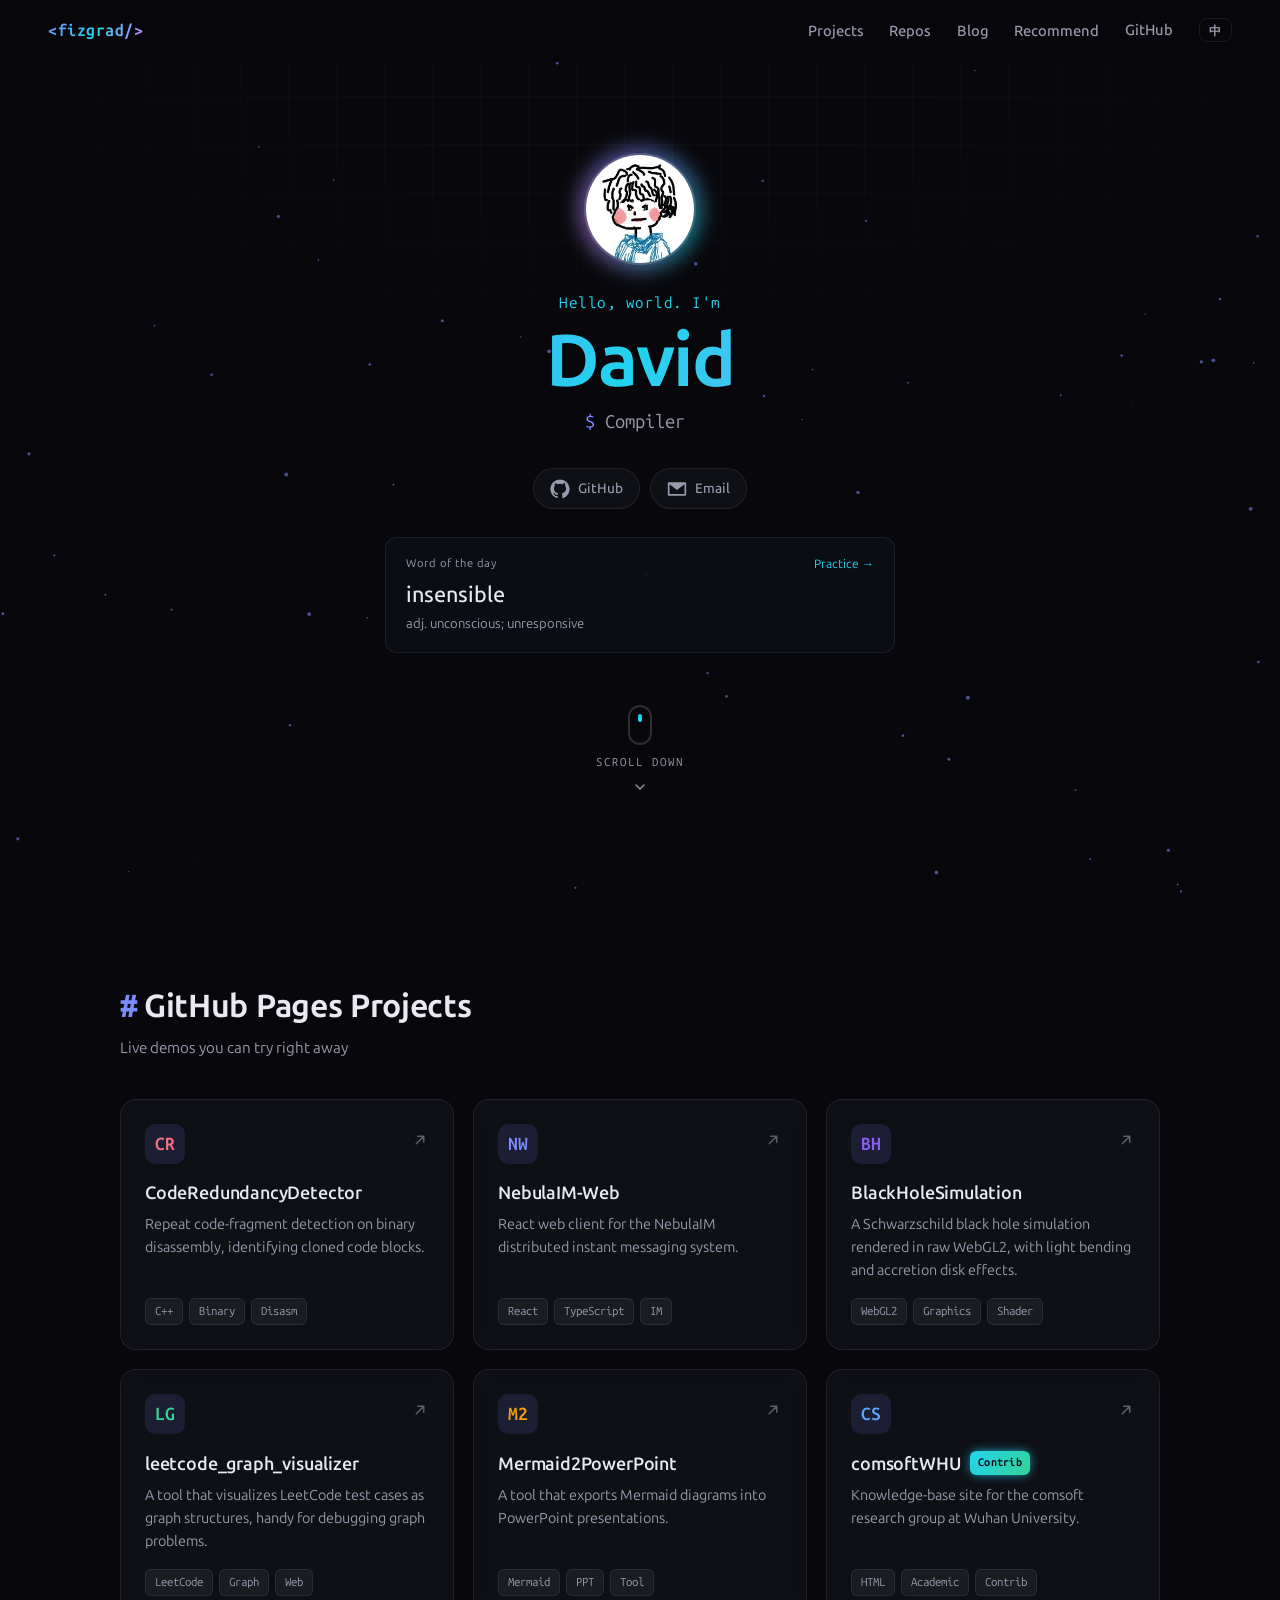
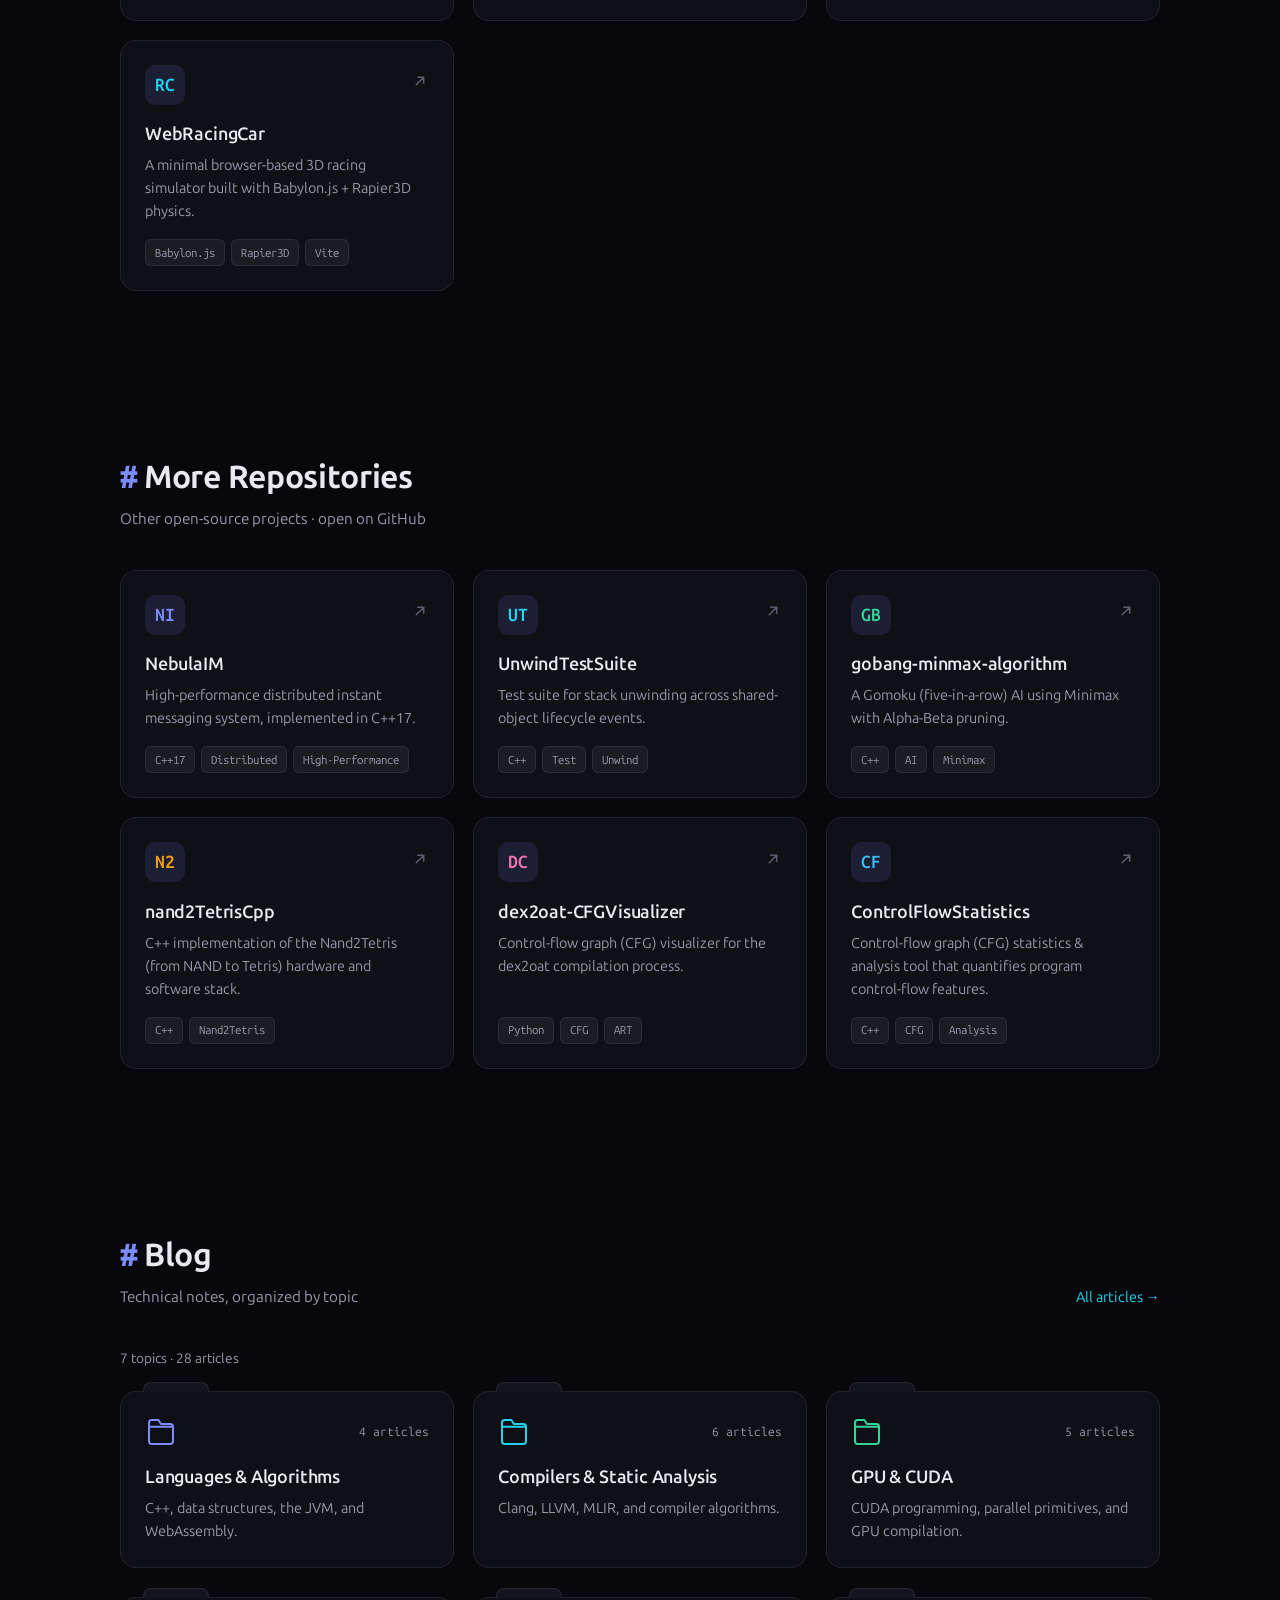
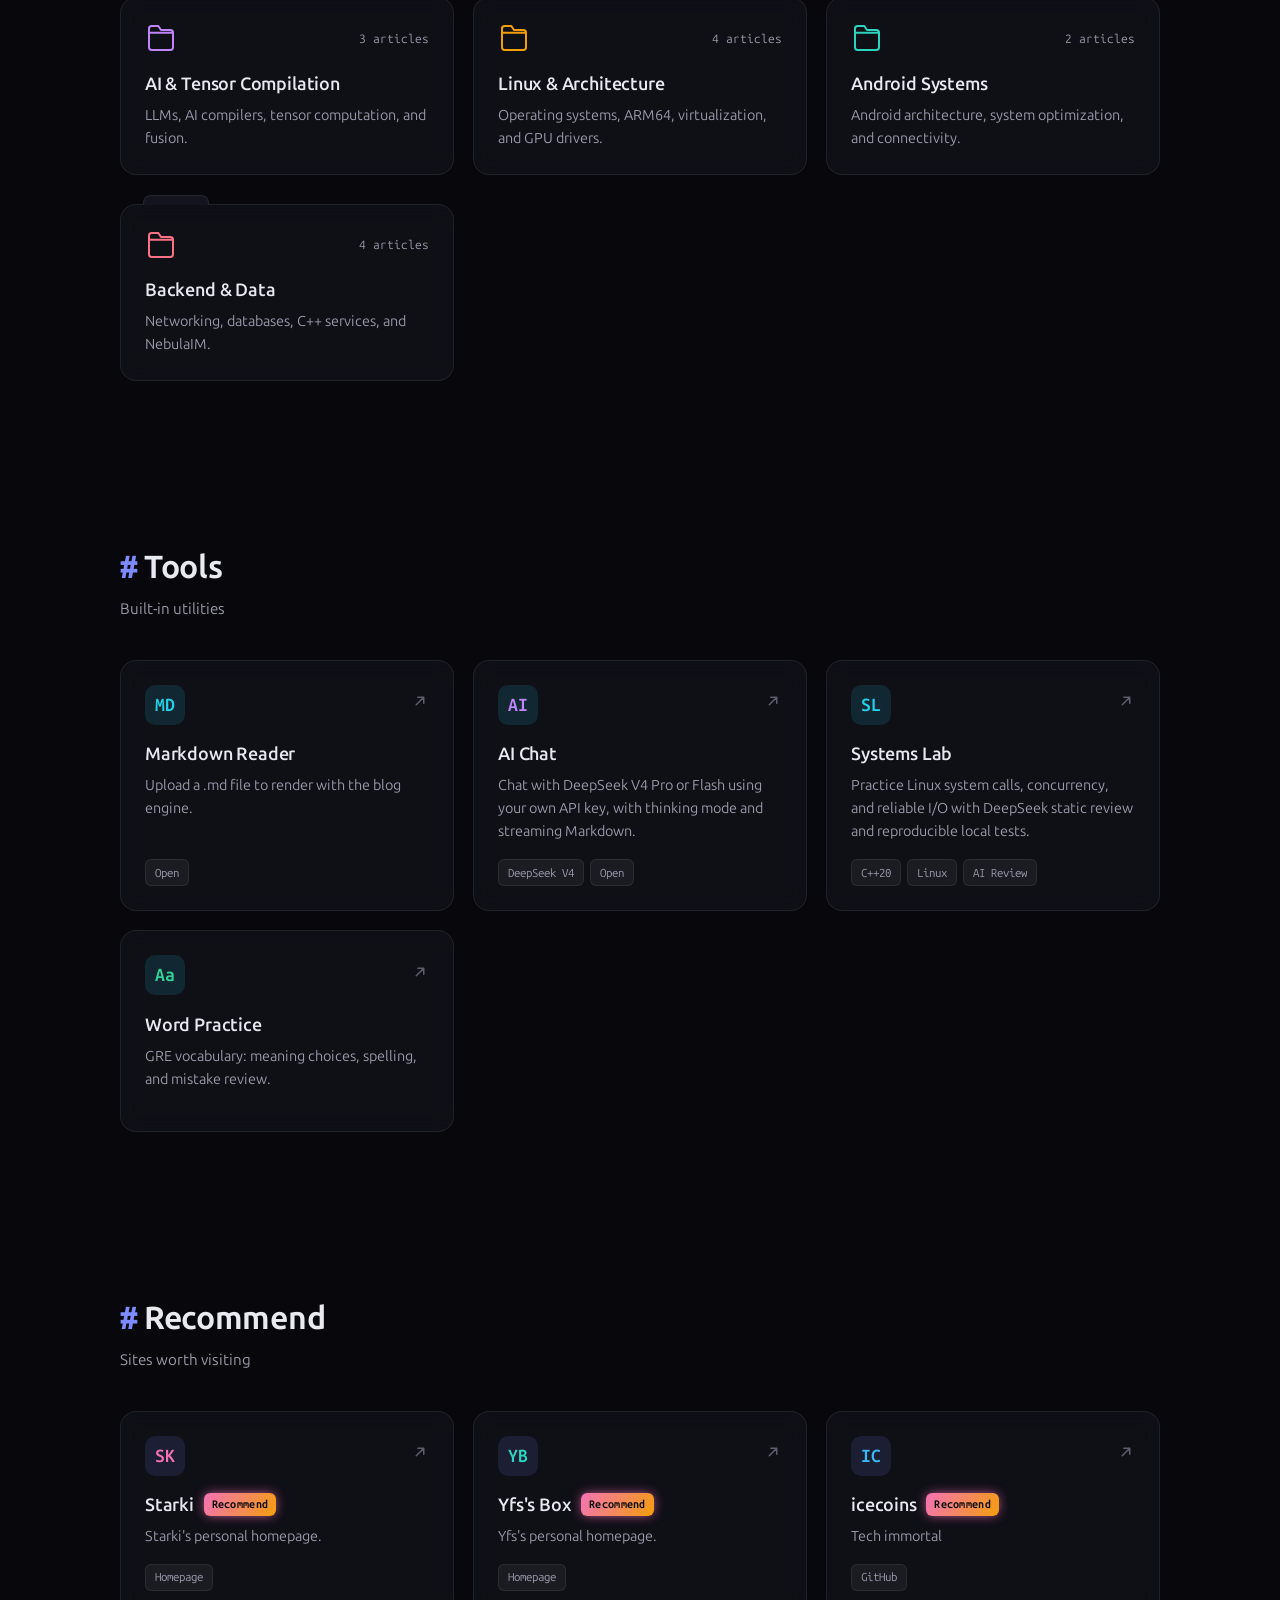
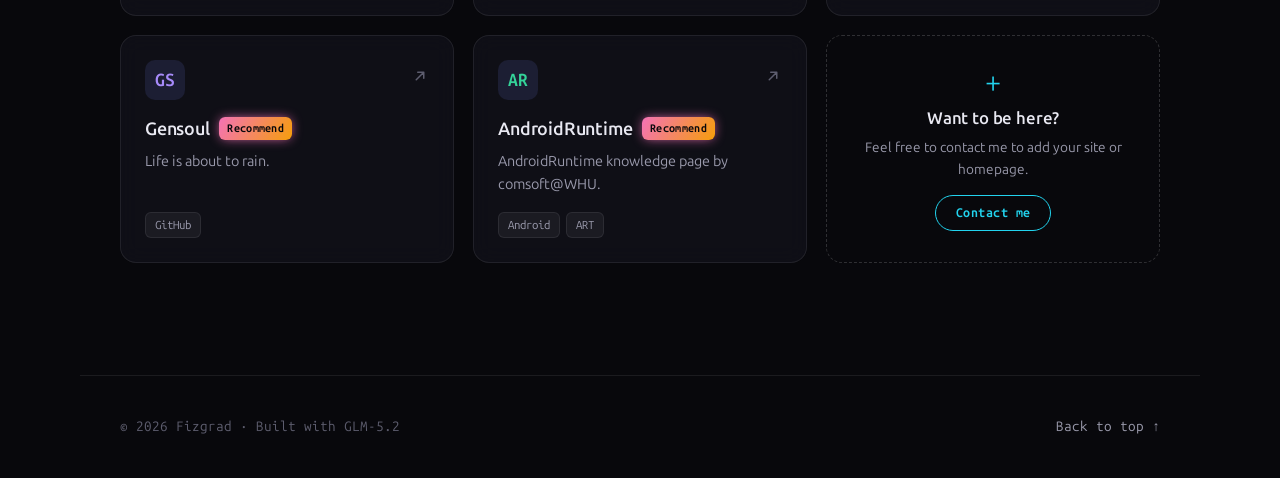
==== commit 2b53f519: "补充编译器教程，改进阅读器并添加单词练习" ====
--- a/index.html
+++ b/index.html
@@ -8,6 +8,7 @@
   <link rel="icon" href="assets/img/avatar.png" />
   <link rel="stylesheet" href="assets/css/fonts.css" />
   <link rel="stylesheet" href="assets/css/style.css" />
+  <link rel="stylesheet" href="assets/css/words.css" />
 </head>
 <body>
   <canvas id="bg-canvas" aria-hidden="true"></canvas>
@@ -58,6 +59,15 @@
             </a>
           </li>
          </ul>
+        <section class="daily-word" id="daily-word" aria-labelledby="daily-word-title">
+          <div class="daily-word-top">
+            <h2 id="daily-word-title">今日单词</h2>
+            <a id="daily-word-link" href="words.html">练一练 →</a>
+          </div>
+          <p id="daily-word-term" class="daily-word-term" lang="en"></p>
+          <p id="daily-word-meaning" class="daily-word-meaning" lang="en" role="status">Loading…</p>
+          <button id="daily-word-retry" class="daily-word-retry" type="button" hidden>重新加载</button>
+        </section>
         <div class="hero-scroll">
           <a href="#projects" data-i18n-aria="scrollAria" aria-label="向下滚动查看项目">
             <span class="mouse"><span class="wheel"></span></span>
@@ -120,5 +130,7 @@
 
   <script src="assets/js/blog-catalog.js"></script>
   <script src="assets/js/main.js"></script>
+  <script src="assets/js/words-core.js"></script>
+  <script src="assets/js/daily-word.js"></script>
 </body>
 </html>
--- a/assets/css/words.css
+++ b/assets/css/words.css
@@ -0,0 +1,123 @@
+/* Shared daily-word widget and vocabulary practice. */
+.daily-word {
+  max-width: 510px;
+  min-height: 116px;
+  margin: 1.75rem auto 0;
+  padding: 1rem 1.25rem;
+  border: 1px solid var(--border);
+  border-radius: 12px;
+  background: rgba(13, 15, 24, 0.8);
+  text-align: left;
+}
+.daily-word-top { display: flex; align-items: center; justify-content: space-between; gap: 1rem; margin-bottom: 0.4rem; }
+.daily-word h2 { color: var(--text-dim); font-size: 0.7rem; font-weight: 400; letter-spacing: 0.05em; }
+.daily-word a { color: var(--accent-2); font-size: 0.75rem; white-space: nowrap; }
+.daily-word a:hover { text-decoration: underline; text-underline-offset: 4px; }
+.daily-word-term { font-family: var(--font-sans); font-size: 1.35rem; font-weight: 500; line-height: 1.35; overflow-wrap: anywhere; }
+.daily-word-meaning { margin-top: 0.3rem; color: var(--text-dim); font-size: 0.82rem; line-height: 1.5; overflow-wrap: anywhere; }
+.daily-word-retry { margin-top: 0.5rem; border: 0; color: var(--accent-2); background: none; font-size: 0.75rem; cursor: pointer; }
+.daily-word[hidden], .daily-word [hidden] { display: none; }
+
+.words-page { padding-top: 7rem; padding-bottom: 2rem; max-width: 960px; min-height: calc(100vh - 150px); }
+.words-heading { display: flex; align-items: center; justify-content: space-between; gap: 1rem; margin-bottom: 2rem; }
+.words-eyebrow { color: var(--accent-2); font-family: var(--font-mono); font-size: 0.75rem; letter-spacing: 0.08em; }
+.words-heading h1 { margin-top: 0.4rem; font-size: clamp(1.8rem, 4vw, 2.5rem); line-height: 1.2; font-weight: 500; letter-spacing: -0.04em; }
+.words-library-link { color: var(--text-dim); font-size: 0.8rem; white-space: nowrap; }
+.words-library-link:hover { color: var(--accent-2); }
+.words-stats { display: grid; grid-template-columns: repeat(3, minmax(0, 1fr)); margin: 0 0 2rem; border: 1px solid var(--border); border-radius: 12px; background: var(--surface); }
+.words-stats > div { padding: 1rem 1.5rem; }
+.words-stats > div + div { border-left: 1px solid var(--border); }
+.words-stats dt { color: var(--text-dim); font-size: 0.76rem; }
+.words-stats dd { margin-top: 0.3rem; font-family: var(--font-mono); font-size: 1.8rem; line-height: 1.3; }
+.words-stats small { margin-left: 0.4rem; font-size: 0.75rem; color: var(--text-faint); }
+.words-toolbar { display: flex; align-items: center; justify-content: space-between; flex-wrap: wrap; gap: 1rem; margin-bottom: 1rem; }
+.words-modes { display: inline-flex; padding: 4px; gap: 3px; border: 1px solid var(--border); border-radius: 10px; background: rgba(0, 0, 0, 0.2); }
+.words-modes button { padding: 0.5rem 0.85rem; color: var(--text-dim); font-size: 0.82rem; border: 1px solid transparent; border-radius: 6px; background: transparent; cursor: pointer; }
+.words-modes button[aria-pressed="true"] { background: rgba(34, 211, 238, 0.08); border-color: rgba(34, 211, 238, 0.2); color: var(--accent-2); }
+.words-scope { display: flex; align-items: center; gap: 1rem; }
+.words-scope select { max-width: 100%; min-height: 38px; color: var(--text); background: #13141d; border: 1px solid var(--border-strong); border-radius: 7px; padding: 0.4rem 1.6rem 0.4rem 0.7rem; font-size: 0.8rem; color-scheme: dark; }
+.words-text-button { border: 0; padding: 0.4rem 0; background: none; color: var(--text-dim); font-size: 0.8rem; cursor: pointer; }
+.words-text-button:hover:not(:disabled) { color: var(--accent-2); }
+.words-text-button:disabled { opacity: 0.4; cursor: default; }
+.words-quiz { padding: clamp(1.25rem, 4vw, 2rem); border: 1px solid var(--border-strong); border-radius: var(--radius); background: #0e1018; box-shadow: var(--shadow); }
+.words-quiz, .word-library { scroll-margin-top: 5.5rem; }
+.words-question-meta { display: flex; align-items: center; justify-content: space-between; gap: 1rem; color: var(--text-dim); font-size: 0.75rem; }
+#words-question-count { font-family: var(--font-mono); }
+.words-progress { height: 3px; margin-top: 0.9rem; background: var(--border); border-radius: 3px; overflow: hidden; }
+.words-progress > span { display: block; width: 0; height: 100%; background: var(--accent-2); transition: width 0.2s; }
+.words-question { font-size: clamp(2rem, 6vw, 3rem); font-weight: 500; text-align: center; overflow-wrap: anywhere; line-height: 1.25; margin: 2.6rem 0 0.5rem; }
+.words-question.is-definition { max-width: 620px; margin: 2.2rem auto 1.75rem; font-size: clamp(1.25rem, 3vw, 1.65rem); line-height: 1.5; }
+.words-part { min-height: 1.5em; margin-bottom: 2.25rem; text-align: center; color: var(--text-dim); font-family: var(--font-mono); font-size: 0.8rem; }
+.words-options { display: grid; grid-template-columns: repeat(2, minmax(0, 1fr)); gap: 0.75rem; }
+.words-option { display: flex; align-items: center; gap: 0.9rem; min-height: 88px; padding: 1rem; border: 1px solid var(--border-strong); border-radius: 10px; background: rgba(255, 255, 255, 0.015); color: var(--text); text-align: left; line-height: 1.55; font-size: 0.92rem; cursor: pointer; overflow-wrap: anywhere; }
+.words-option > span:last-child { min-width: 0; flex: 1; }
+.words-option-letter { flex: 0 0 25px; height: 25px; display: grid; place-items: center; border: 1px solid var(--border); border-radius: 6px; color: var(--text-dim); font-family: var(--font-mono); font-size: 0.72rem; }
+.words-option:hover:not(:disabled) { border-color: var(--accent-2); background: rgba(34, 211, 238, 0.04); }
+.words-option:disabled { cursor: default; }
+.words-option.is-correct { border-color: #34d399; background: rgba(52, 211, 153, 0.07); }
+.words-option.is-wrong { border-color: #f87171; background: rgba(248, 113, 113, 0.07); }
+.words-option.is-muted { opacity: 0.45; }
+.words-option-result { font-family: var(--font-mono); flex-shrink: 0; }
+.words-spell-form { display: flex; align-items: stretch; gap: 0.75rem; margin: 0 auto 1rem; max-width: 590px; }
+#words-answer, #words-search { width: 100%; min-width: 0; padding: 0.85rem 1rem; color: var(--text); background: rgba(0, 0, 0, 0.25); border: 1px solid var(--border-strong); border-radius: 8px; font-size: 1rem; outline: none; }
+#words-answer { font-family: var(--font-mono); letter-spacing: 0.03em; }
+#words-answer:focus, #words-search:focus { border-color: var(--accent-2); }
+#words-answer:disabled { color: var(--text-dim); }
+.words-button { display: inline-flex; align-items: center; justify-content: center; min-height: 42px; padding: 0.65rem 1.1rem; border: 1px solid transparent; border-radius: 8px; white-space: nowrap; font-size: 0.82rem; font-weight: 500; cursor: pointer; }
+.words-primary { color: #080d12; background: var(--accent-2); border-color: var(--accent-2); }
+.words-primary:hover:not(:disabled) { background: #67e8f9; }
+.words-button:disabled { opacity: 0.35; cursor: not-allowed; }
+.words-secondary { color: var(--text); background: transparent; border-color: var(--border-strong); }
+.words-secondary:hover { border-color: var(--accent-2); }
+.words-question-actions { display: flex; align-items: center; justify-content: space-between; gap: 1rem; min-height: 42px; margin-top: 1.25rem; }
+.words-feedback { margin-top: 1.25rem; padding: 0.9rem 1rem; border-left: 2px solid #f87171; border-radius: 0 6px 6px 0; background: rgba(248, 113, 113, 0.045); font-size: 0.88rem; }
+.words-feedback.is-correct { border-color: #34d399; background: rgba(52, 211, 153, 0.045); }
+.words-feedback p:first-child { margin-bottom: 0.3rem; font-weight: 500; }
+.words-feedback p:last-child { color: var(--text-dim); overflow-wrap: anywhere; }
+.words-empty, .words-summary { text-align: center; padding-top: 3rem; padding-bottom: 3rem; }
+.words-empty h2 { font-size: 1.25rem; font-weight: 500; }
+.words-empty p, #words-summary-text { color: var(--text-dim); margin: 0.8rem 0 1.5rem; font-size: 0.9rem; }
+.words-summary h2 { font-family: var(--font-mono); font-size: 3.5rem; font-weight: 400; margin-top: 0.5rem; }
+.words-summary-actions { display: flex; gap: 0.75rem; flex-wrap: wrap; justify-content: center; }
+.words-round-mistakes { list-style: none; max-width: 610px; margin: 1.75rem auto 0; text-align: left; }
+.words-round-mistakes li { padding: 0.75rem 0; border-top: 1px solid var(--border); }
+.words-round-mistakes strong { font-weight: 500; }
+.words-round-mistakes p { color: var(--text-dim); font-size: 0.85rem; margin-top: 0.2rem; }
+.words-storage-note { margin: 1rem 0 2rem; color: var(--text-dim); font-size: 0.72rem; text-align: center; }
+.words-storage-note.is-warning { color: #fbbf24; }
+.word-library { border-top: 1px solid var(--border); }
+.word-library summary { display: flex; gap: 0.75rem; align-items: center; padding: 1rem 0; cursor: pointer; font-size: 0.9rem; }
+.word-library summary::before { content: "+"; color: var(--accent-2); font-family: var(--font-mono); }
+.word-library[open] summary::before { content: "−"; }
+.word-library summary::-webkit-details-marker { display: none; }
+#words-library-count { color: var(--text-faint); font-family: var(--font-mono); font-size: 0.75rem; }
+.words-search-count { margin: 0.6rem 0; color: var(--text-dim); font-size: 0.75rem; }
+.words-library-list { list-style: none; max-height: 540px; overflow-y: auto; scrollbar-color: var(--border-strong) transparent; }
+.words-library-list li { display: flex; gap: 1rem; align-items: center; padding: 0.9rem 0.25rem; border-top: 1px solid var(--border); }
+.words-library-list li > div { flex: 1; min-width: 0; overflow-wrap: anywhere; }
+.words-library-list strong { font-weight: 500; }
+.words-library-list p { color: var(--text-dim); font-size: 0.85rem; margin-top: 0.2rem; }
+.words-library-list button { flex-shrink: 0; }
+.words-search-empty { color: var(--text-dim); padding: 1rem 0; font-size: 0.85rem; }
+.words-message { display: flex; gap: 1rem; align-items: center; flex-wrap: wrap; padding: 2rem 0; color: var(--text-dim); }
+.words-page [hidden], .daily-word [hidden] { display: none !important; }
+.words-page button:focus-visible, .words-page select:focus-visible, .word-library summary:focus-visible, .daily-word a:focus-visible, .daily-word button:focus-visible { outline: 2px solid var(--accent-2); outline-offset: 4px; }
+.words-visually-hidden { position: absolute; width: 1px; height: 1px; padding: 0; margin: -1px; clip: rect(0, 0, 0, 0); white-space: nowrap; overflow: hidden; border: 0; }
+
+@media (max-width: 640px) {
+  .words-page { padding-top: 6rem; }
+  .words-heading { margin-bottom: 1.5rem; }
+  .words-stats > div { padding: 0.85rem 0.75rem; }
+  .words-stats dt { font-size: 0.68rem; }
+  .words-stats dd { font-size: 1.5rem; }
+  .words-stats small { font-size: 0.66rem; }
+  .words-options { grid-template-columns: minmax(0, 1fr); }
+  .words-option { min-height: 66px; padding: 0.85rem; }
+  .words-toolbar { gap: 0.8rem; }
+  .words-scope { width: 100%; justify-content: space-between; }
+  .words-question { margin-top: 2rem; }
+  .words-part { margin-bottom: 1.5rem; }
+  .words-spell-form { flex-direction: column; }
+  .daily-word { padding: 0.85rem 1rem; }
+  .daily-word-term { font-size: 1.2rem; }
+}
